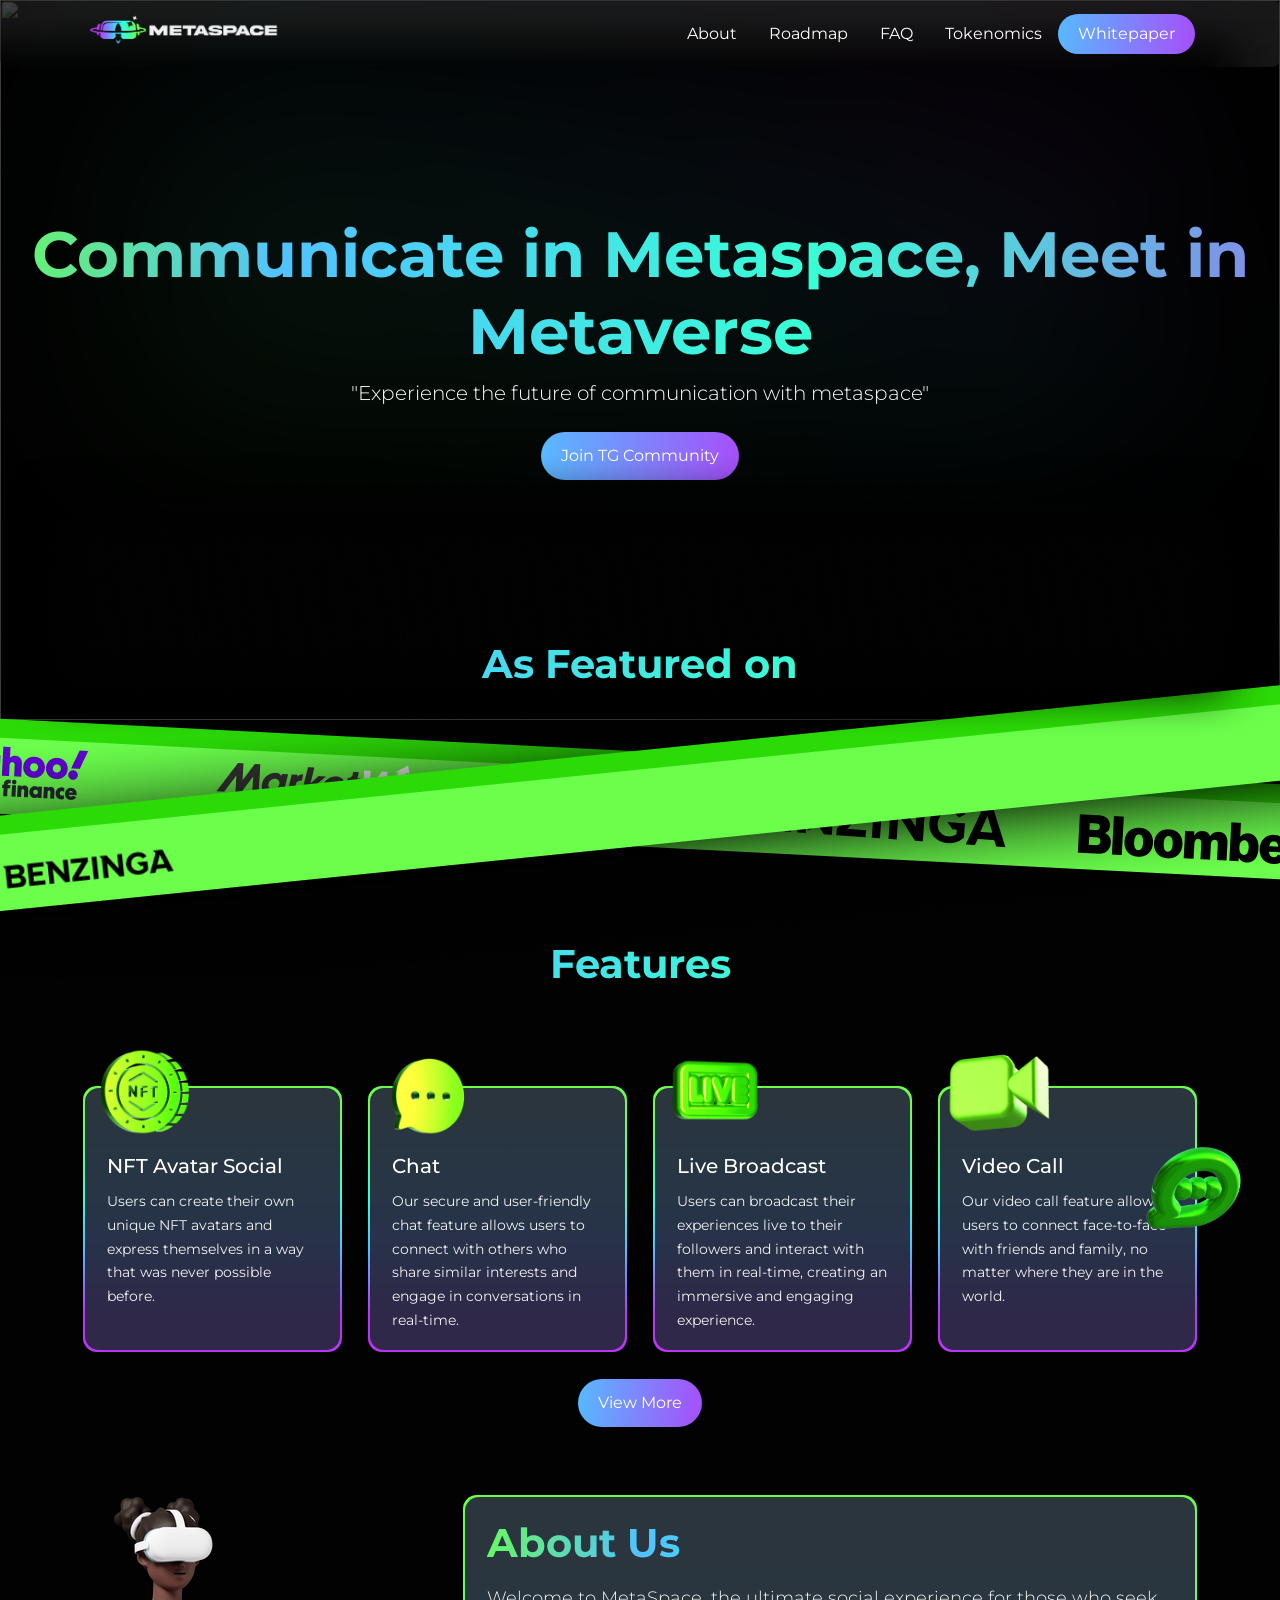
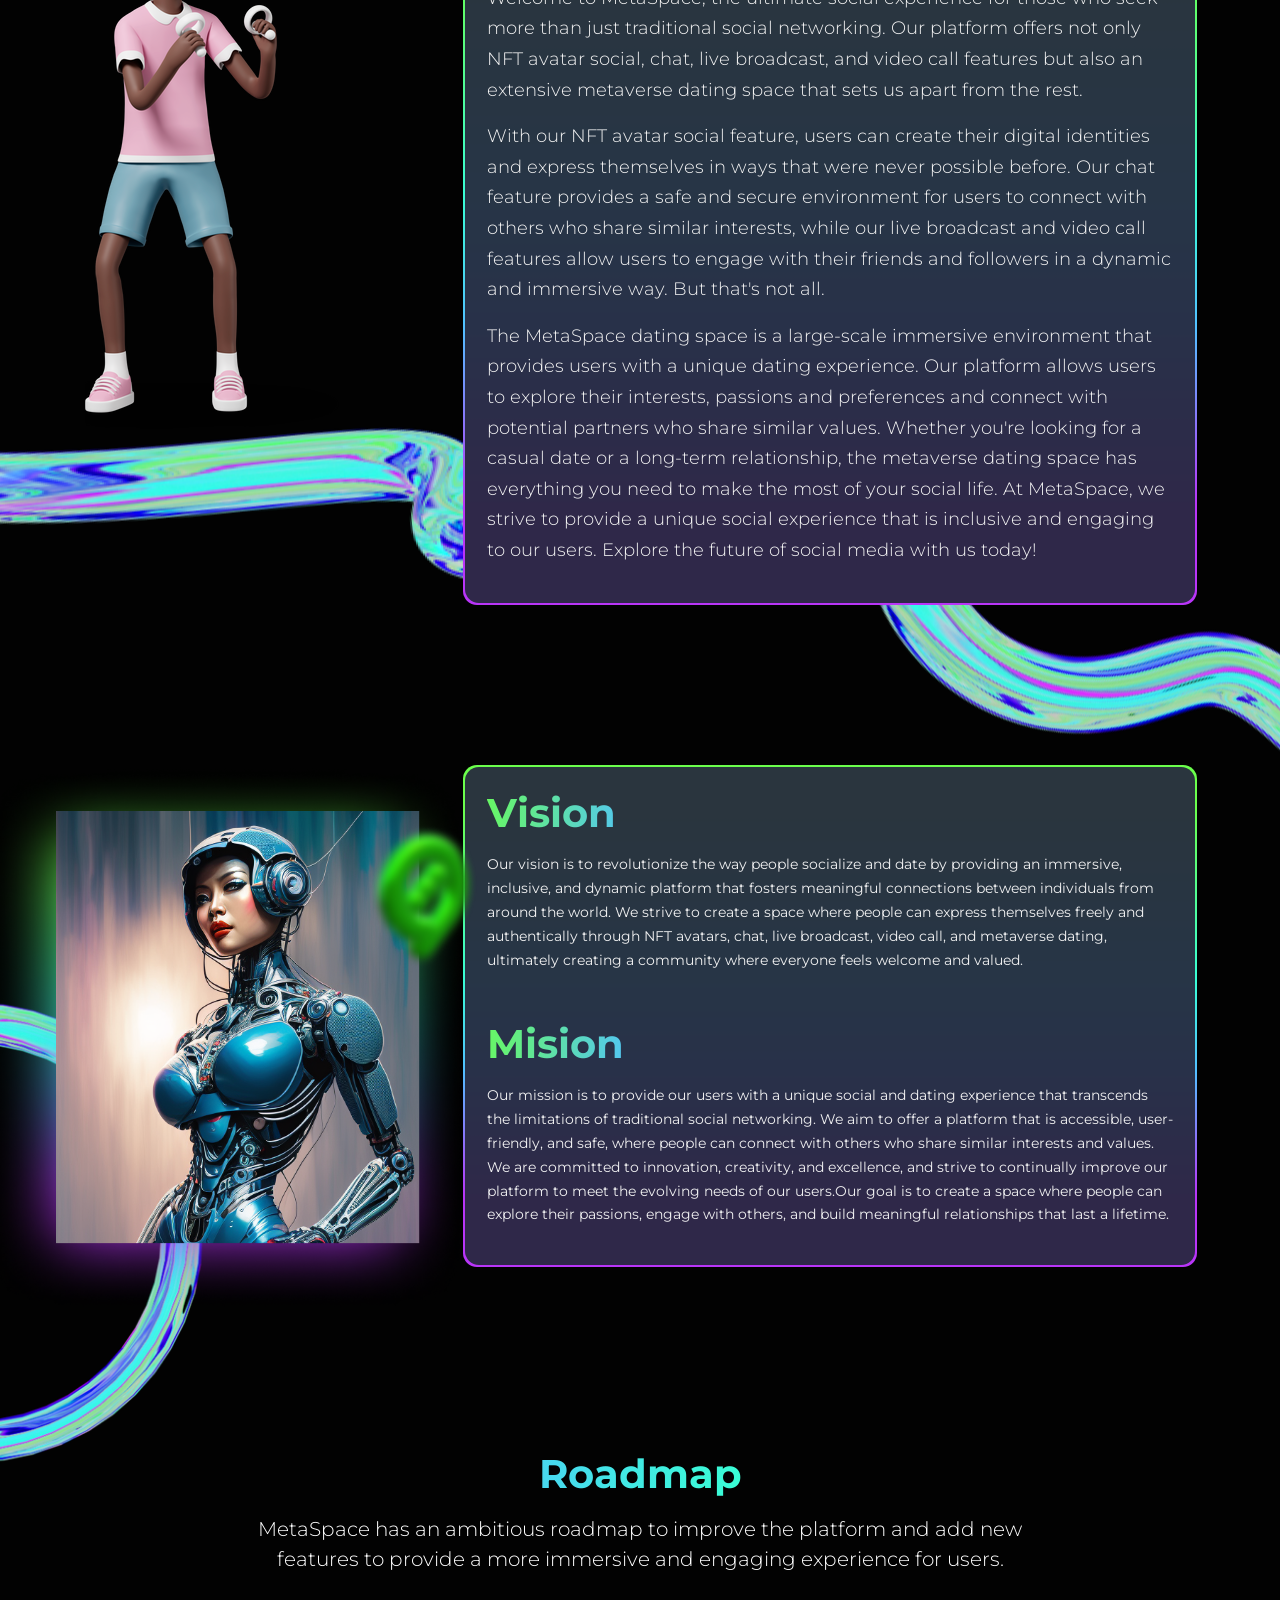
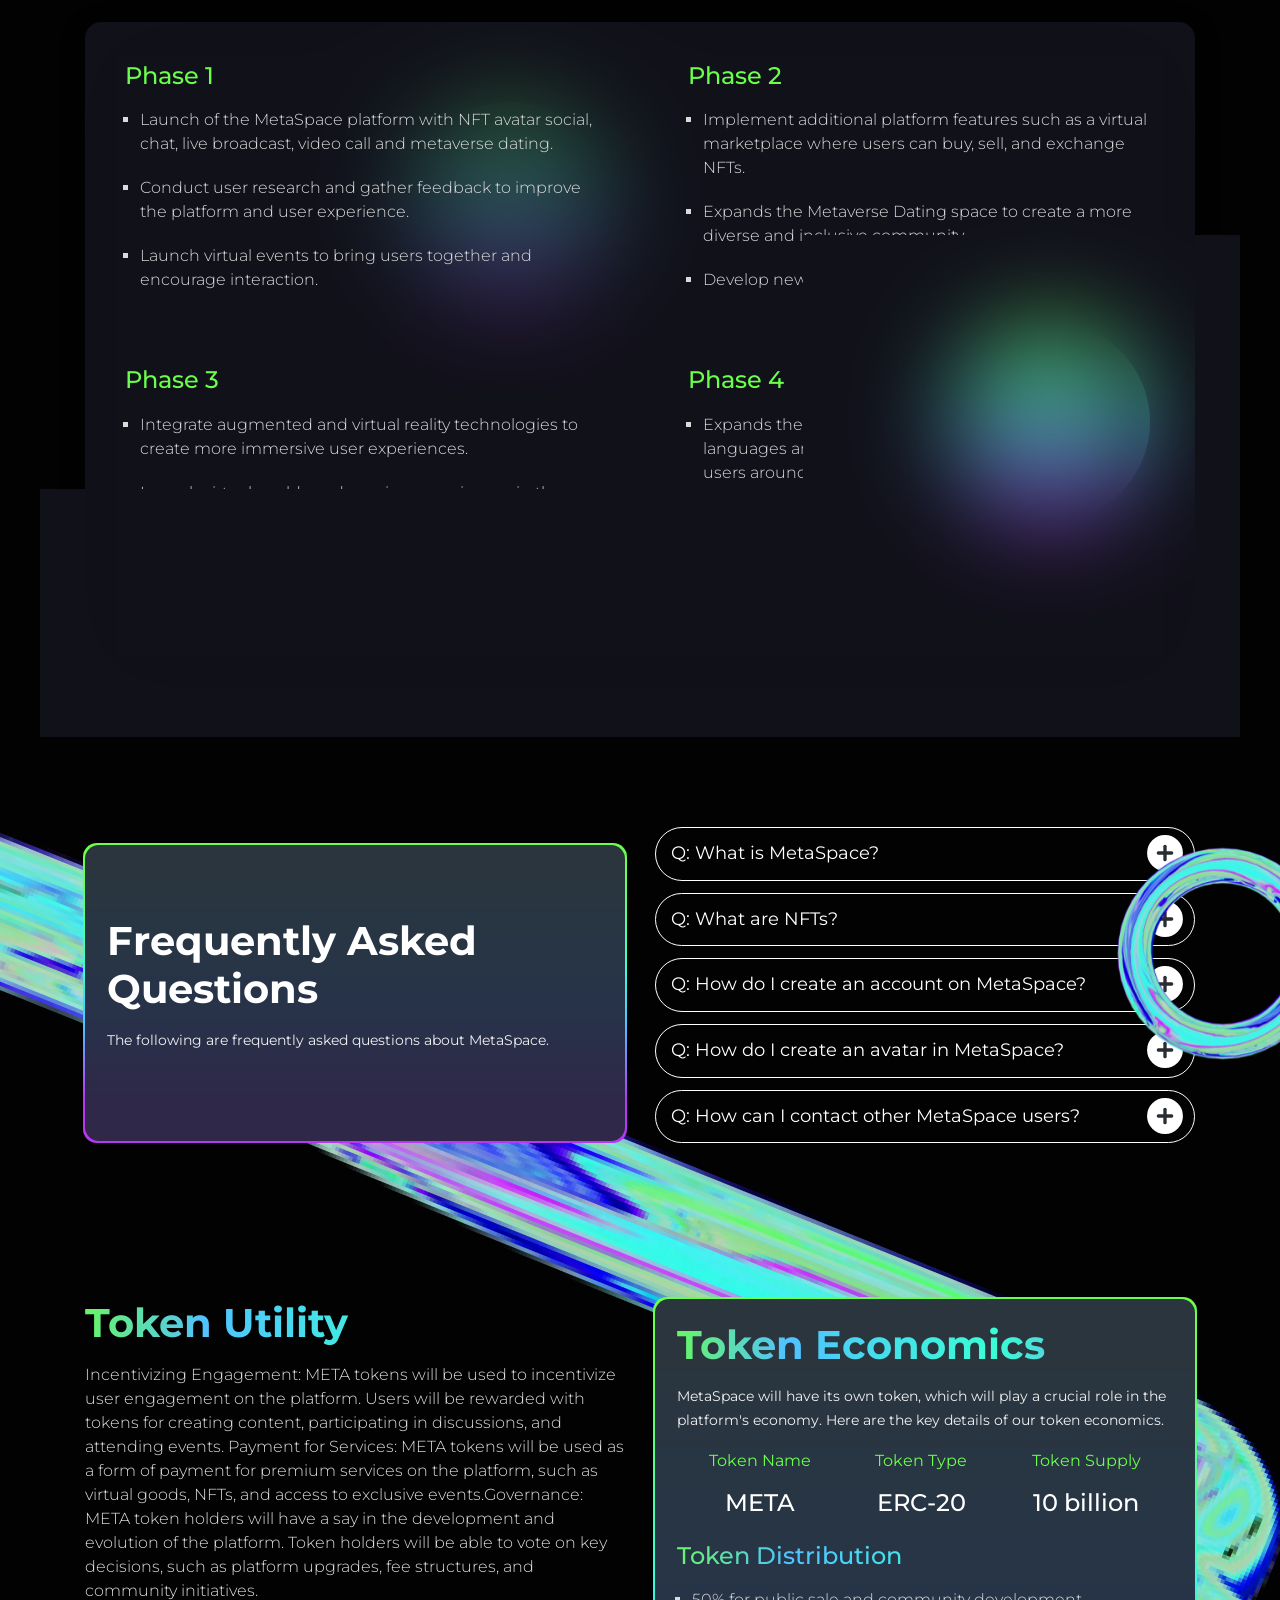
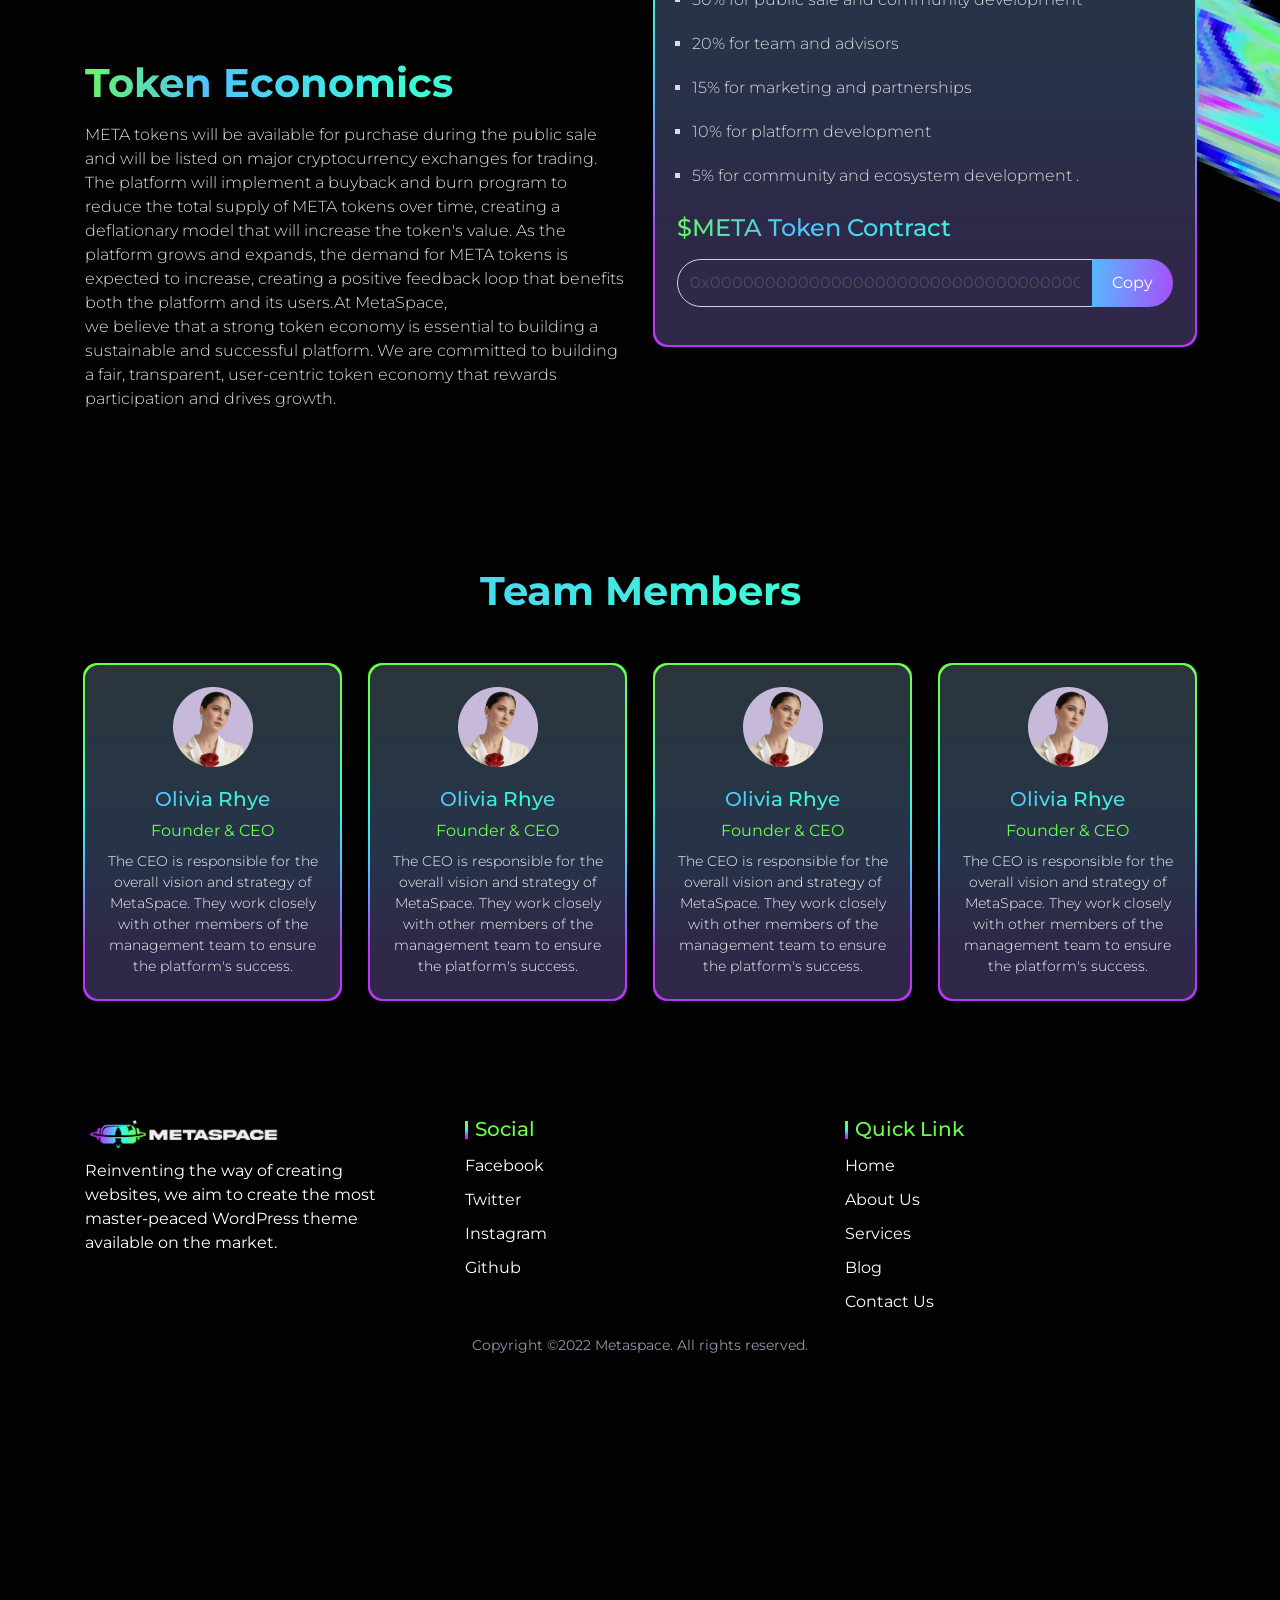
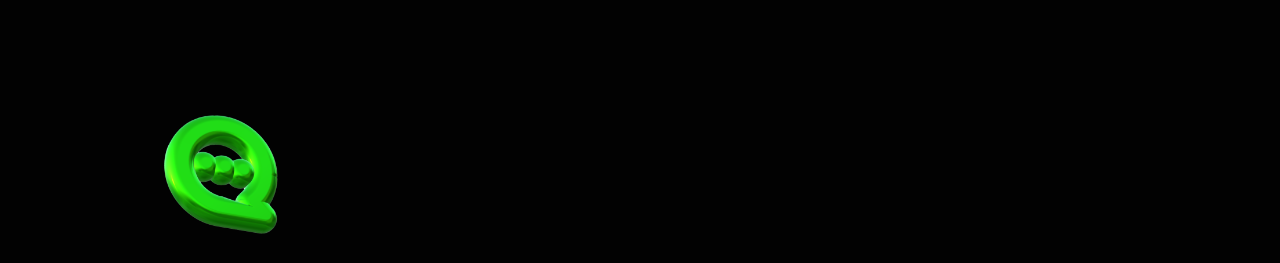
==== index.html @ 13a83b30 "added" ====
<!DOCTYPE html>
<html lang="en">
<head>
  <meta charset="UTF-8">
  <meta name="viewport" content="width=device-width, initial-scale=1.0">
  <title>MetaSpacer</title>
  <link rel="stylesheet" href="./css/bootstrap.min.css" crossorigin="anonymous">
  <link rel="stylesheet" href="./css/swiper.css">
  <link rel="stylesheet" href="./css/style.css">
</head>
<body>



  <main role="main">
   
    <section class=" hero-section">
      <div class="hero-overlay">
        
        <header class="header-theme">
            <nav class="navbar navbar-expand-lg navbar-dark fixed">
                <div class="container">
                    <a class="navbar-brand" href="./index.html">
                        <img style="width: 205px;" src="./img/mt1.png" alt="">
                    </a>
                    <button class="navbar-toggler" type="button" data-toggle="collapse" data-target="#navbarNav" aria-controls="navbarNav" aria-expanded="false" aria-label="Toggle navigation">
                      <span class="navbar-toggler-icon"></span>
                    </button>
                    <div class="collapse navbar-collapse" id="navbarNav">
                        <ul class="navbar-nav ml-auto">
                          <li class="nav-item active">
                            <a class="nav-link page" href="#about">About</a>
                          </li>
                          <li class="nav-item">
                            <a class="nav-link page" href="#roadmap">Roadmap</a>
                          </li>
                          <li class="nav-item">
                            <a class="nav-link page" href="#faq">FAQ</a>
                          </li>
                          <li class="nav-item">
                            <a class="nav-link page" href="#tokenomics">Tokenomics</a>
                          </li>
                          
                        </ul>
                        <form class="form-inline my-2 my-lg-0">
                            <button class="btn btn-primary my-2 py-2 my-sm-0 btn-theme" type="submit">Whitepaper</button>
                          </form>
                      </div>
                </div>
             
           
            </nav>
          </header>
          <div class="the-content">
            <h1 class="jumbotron-heading">Communicate in Metaspace, Meet in Metaverse</h1>
            <p class="lead">"Experience the future of communication with metaspace"</p>
            <p>
              <a href="#" class="btn btn-primary btn-theme my-2">Join TG Community</a>
            </p>
          </div>
      
      </div>
      <img class="hero-bg" src="./img/ezgif-2-75b8244db1.gif" alt="">
    </section>
<section class="por" style="margin-top: -130px; z-index: 1;">
    <img src="./img/fade.png"  style="position: absolute;
    width: 100%;
    margin: auto;
    top: -140px;" alt="">
    <section class="asfo">
        <h2 class="title text-gradient" style="position: relative;
        z-index: 1;">As Featured on</h2>
        <section class="">
            <div class="swiper-container swiper-loop" dir="ltr">
                <div class="swiper-wrapper">
                    <div class="swiper-slide">
                        <img src="./img/Benzinga logo.png" alt="">
                    </div>
                    <div class="swiper-slide">
                        <img src="./img/bloomberg logo.png" alt="">
                    </div>
                    <div class="swiper-slide">
                        <img src="./img/Marketwatch logo.png" alt="">
                    </div>
                    <div class="swiper-slide">
                        <img src="./img/nasdaq.png" alt="">
                    </div>
                    <div class="swiper-slide">
                        <img src="./img/Yahoo! logo.png" alt="">
                    </div>
                </div>
                <!-- Add Pagination -->
                <div class="swiper-pagination"></div>
            </div>
          
        </section>

    </section>
</section>
  
    <section class="f-section">
        <h2 class="title text-gradient">Features</h2>
       <div class="container fco" >
            <div class="row">
                <div class="col-md-3">
                    <div class="card card-f mb-4 shadow-sm g-box">
                        <img src="./img/NFT.png" alt="">
                        <div class="card-body">
                        <h5 class="card-title">NFT Avatar Social</h5>
                        <p class="card-text">Users can create their own unique NFT avatars and express themselves in a way that was never possible before.</p>
                        </div>
                </div>
                  
                  </div>
              
                  <div class="col-md-3 fmore">
                    <div class="card card-f mb-4 shadow-sm g-box">
                        <img src="./img/Chat.png" alt="">
                      <div class="card-body">
                        <h5 class="card-title">Chat</h5>
                        <p class="card-text">
                            Our secure and user-friendly chat feature allows users to connect with others who share similar interests and engage in conversations in real-time. 
                        </p>
                      </div>
                    </div>
                   
                  </div>
                  <div class="col-md-3">
                    <div class="card card-f mb-4 shadow-sm g-box">
                        <img src="./img/Live.png" alt="">
                      <div class="card-body">
                        <h5 class="card-title">Live Broadcast</h5>
                        <p class="card-text">
                            Users can broadcast their experiences live to their followers and interact with them in real-time, creating an immersive and engaging experience. 
                        </p>
                      </div>
                    </div>
                  </div>
                  <div class="col-md-3">
                    <div class="card card-f mb-4 shadow-sm g-box">
                        <img src="./img/Video Call.png" alt="">
                        <div class="card-body">
                        <h5 class="card-title">Video Call</h5>
                        <p class="card-text">
                            Our video call feature allows users to connect face-to-face with friends and family, no matter where they are in the world.
                        </p>
                        </div>
                </div>
                  
                  </div>
            </div>
            <section class="features-full">
            <div class="row">
               
                  <div class="col-md-3">
                    <div class="card card-f mb-4 shadow-sm g-box">
                        <img src="./img/Meta Dating.png" alt="">
                      <div class="card-body">
                        <h5 class="card-title">Metaverse Dating</h5>
                        <p class="card-text">
                            Our large and immersive metaverse dating space provides users with a unique dating experience where they can connect with potential partners who share similar interests and values. 
                        </p>
                      </div>
                    </div>
                  </div>
                  <div class="col-md-3">
                    <div class="card card-f mb-4 shadow-sm g-box" >
                        <img src="./img/Virtual Event.png" alt="">
                      <div class="card-body">
                        <h5 class="card-title">Virtual Events</h5>
                        <p class="card-text">
                            MetaSpace hosts virtual events that bring users together to share their experiences, learn from each other, and engage in fun and exciting activities. 
                        </p>
                      </div>
                    </div>
                
                  </div>
                  <div class="col-md-3">
                    <div class="card card-f mb-4 shadow-sm g-box">
                        <img src="./img/Marketplace.png" alt="">
                      <div class="card-body">
                        <h5 class="card-title">Marketplace</h5>
                        <p class="card-text">
                            Our marketplace allows users to buy, sell, and trade NFTs, giving them the opportunity to monetize their creativity and talent. 
                        </p>
                      </div>
                    </div>
                  </div>
                  <div class="col-md-3">
                    <div class="card card-f mb-4 shadow-sm g-box">
                        <img src="./img/Privacy & Security.png" alt="">
                      <div class="card-body">
                        <h5 class="card-title">Privacy and Security</h5>
                        <p class="card-text">
                           
MetaSpace takes privacy and security very seriously, and our platform is designed to keep user data safe and secure at all times. 

                        </p>
                      </div>
                    </div>
                  </div>
            </div>
        </section>
        <p class="text-center mb-0">
            <button class="btn btn-primary btn-theme vMore">View More</button>
        </p>
        </div>
    </section>
    <section class="about-section spacer" id="about">
            <div class="container">
                <div class="row">
                    <div class="col-md-4">
                        <img src="./img/boy.png" class="img-responsive boy" alt="">
                    </div>
                <div class="col-md-8" style="position: relative; z-index: 2;">
                    <img class="c3 rellax" src="./img/chat 3.png" alt="">
                    <div class="card card-f mb-4 shadow-sm g-box">
                      <div class="card-body">
                            <h2 class="title text-gradient text-left mb-3">About Us</h2>
                        <div class="card-text">
                            <p>
                                Welcome to MetaSpace, the ultimate social experience for those who seek more than just traditional social networking. Our platform offers not only NFT avatar social, chat, live broadcast, and video call features but also an extensive metaverse dating space that sets us apart from the rest.
                            </p>
                          <p>
                            With our NFT avatar social feature, users can create their digital identities and express themselves in ways that were never possible before. Our chat feature provides a safe and secure environment for users to connect with others who share similar interests, while our live broadcast and video call features allow users to engage with their friends and followers in a dynamic and immersive way. But that's not all. <br>
                          </p>
                          <p>
The MetaSpace dating space is a large-scale immersive environment that provides users with a unique dating experience. Our platform allows users to explore their interests, passions and preferences and connect with potential partners who share similar values. Whether you're looking for a casual date or a long-term relationship, the metaverse dating space has everything you need to make the most of your social life. At MetaSpace, we strive to provide a unique social experience that is inclusive and engaging to our users. Explore the future of social media with us today!
                          </p>


                        </div>
                      </div>
                    </div>
                  </div>
               
            </div>
        </div>
    </section>
    <section class="visioin-section spacer">
        <div class="container">
            <div class="row">
                <div class="col-md-4">
                    <img src="./img/alita.png" class="img-responsive alita" alt="">
                </div>
            <div class="col-md-8" style="position: relative; z-index: 2;">
                <div class="card card-f mb-4 shadow-sm g-box">
                  <div class="card-body">
                      <div>
                        <h2 class="title text-gradient text-left mb-3">Vision</h2>
                        <div class="card-text">
                            <p>
                                Our vision is to revolutionize the way people socialize and date by providing an immersive, inclusive, and dynamic platform that fosters meaningful connections between individuals from around the world. We strive to create a space where people can express themselves freely and authentically through NFT avatars, chat, live broadcast, video call, and metaverse dating, ultimately creating a community where everyone feels welcome and valued.
                            </p>
                        
                      </div>
                    </div>

                    <div class="mt-5">
                        <h2 class="title text-gradient text-left mb-3">Mision</h2>
                        <div class="card-text">
                            <p>
                                Our mission is to provide our users with a unique social and dating experience that transcends the limitations of traditional social networking. We aim to offer a platform that is accessible, user-friendly, and safe, where people can connect with others who share similar interests and values. We are committed to innovation, creativity, and excellence, and strive to continually improve our platform to meet the evolving needs of our users.Our goal is to create a space where people can explore their passions, engage with others, and build meaningful relationships that last a lifetime.
                            </p>
                        
                      </div>
                    </div>

                  </div>
                </div>
              </div>
           
        </div>
    </div>
</section>
<section class="roadmap-section spacer por" id="roadmap">
    <img src="./img/b-circle.png" class="b-circle rellax" data-rellax-speed="-2" alt="">
    <div class="container">
        <div class="title-box mb-5">
            <h2 class="title text-gradient mb-3">Roadmap</h2>
            <p class="lead">
                MetaSpace has an ambitious roadmap to improve the platform and add new features to provide a more immersive and engaging experience for users.
            </p>
        </div>
       

        <div class="row">
        <div class="col-md-12" style="position: relative; z-index: 2;">
            <img src="./img/csmall.png" class="rellax" style="position: absolute;
            right: -148px;
            top: 120%;
            width: 270px;" data-rellax-speed="3" alt="">
           
            <div class="gv">
                <div class="card-map">
                    <div class="row">
                        <div class="col-md-6 pr-5">
                          <h2 class="heading">Phase 1</h2>
                          <div class="card-text">
                              <ul class="list">
                                  <li>Launch of the MetaSpace platform with NFT avatar social, chat, live broadcast, video call and metaverse dating.</li>
                                  <li>
                                      Conduct user research and gather feedback to improve the platform and user experience.
                                  </li>
                                  <li>
                                      Launch virtual events to bring users together and encourage interaction.
                                  </li>
                              </ul>
                        </div>
                        </div>
                        <div class="col-md-6 pl-5">
                          <h2 class="heading">Phase 2</h2>
                          <div class="card-text">
                              <ul class="list">
                                  <li>
                                    Implement additional platform features such as a virtual marketplace where users can buy, sell, and exchange NFTs.
                                  </li>
                                  <li>
                                    Expands the Metaverse Dating space to create a more diverse and inclusive community. 
                                  </li>
                                  <li>
                                    Develop new tools to improve user privacy and security. 
                                  </li>
                              </ul>
                        </div>
                        </div>
                        
                    </div>
                    <div class="row mt-5">
                        <div class="col-md-6 pr-5">
                          <h2 class="heading">Phase 3</h2>
                          <div class="card-text">
                              <ul class="list">
                                  <li>
                                    Integrate augmented and virtual reality technologies to create more immersive user experiences. 
                                  </li>
                                  <li>
                                    Launch virtual worlds and gaming experiences in the metaverse, giving users more entertainment options.
                                  </li>
                                  <li>
                                    Implement a new revenue sharing model to allow users to monetize their creativity and talents. 
                                  </li>
                              </ul>
                        </div>
                        </div>
                        <div class="col-md-6 pl-5">
                          <h2 class="heading">Phase 4</h2>
                          <div class="card-text">
                              <ul class="list">
                                  <li>
                                    Expands the platform by supporting additional languages ​​and cultures, making it more accessible to users around the world.
                                    </li>
                                  <li>
                                    Works with other companies and organizations to bring new experiences and opportunities to users. 
                                  </li>
                                  <li>
                                    Continuously improve the platform based on user feedback and technological advances. 

                                  </li>
                              </ul>
                        </div>
                        </div>
                        
                    </div>
                 
                </div>
               <div class="g-art" style="top: 80px;
               left: 339px;
               opacity: .5;"></div>
                 <div class="g-art" style="top: 300px;
                 right: 60px;"></div>
            </div>
         
          </div>
       
    </div>
</div>
</section>
<section class="faq-section spacer por" id="faq">
    <img class="big-pipe" src="./img/big-pipe.png" alt="">
    <div class="container">
        <div class="row align-items-center">
        <div class="col-md-6" style="position: relative; z-index: 2;">
            <div class="card card-f shadow-sm g-box">
              <div class="card-body spacer">
                    <h2 class="title tex-white text-left mb-3">Frequently 
                        Asked Questions</h2>
                    <div class="card-text">
                        <p>
                            The following are frequently asked questions about MetaSpace.
                        </p>
                  </div>
             
              </div>
            </div>
          </div>
          <div class="col-md-6">
            
            <ul class="faq-list">
                <li>
                    <h4 class="faq-heading">Q: What is MetaSpace?</h4>
                    <p class="read faq-text">
                        A: MetaSpace is a social platform that combines NFT avatars, chatting, live streams, video calls and metaverse dating. It allows users to communicate, create and share content with others in a virtual world.
                    </p>
                </li>
                <li>
                    <h4 class="faq-heading">Q: What are NFTs?</h4>
                    <p class="read faq-text">
                        A: NFT stands for non-fungible tokens. It is unique and valuable as a unique digital asset verified on the blockchain. 
                    </p>
                </li>
                <li>
                    <h4 class="faq-heading">Q: How do I create an account on MetaSpace?</h4>
                    <p class="read faq-text">
                        A: You can create a MetaSpace account by visiting our website and completing the registration process.You will need to provide basic information such as your name and email address. 
                    </p>
                </li>
                <li>
                    <h4 class="faq-heading">
                        Q: How do I create an avatar in MetaSpace? 
                    </h4>
                    <p class="read faq-text">
                        A: You can create avatars in MetaSpace using the avatar tool. This allows you to customize your avatar's appearance, clothing and accessories. 
                    </p>
                </li>
                <li>
                    <h4 class="faq-heading">
                        Q: How can I contact other MetaSpace users?
                    </h4>
                    <p class="read faq-text">
                        A: You can communicate with other MetaSpace users by sending friend requests, joining groups, and participating in events. You can also communicate with other users through our messaging system. 

                    </p>
                </li>
              
            </ul>
           
            
        </div>
    </div>
</div>
</section>

<section class="visioin-section spacer" id="tokenomics">
    <div class="container">
        <div class="row">
            <div class="col-md-6">
                <div>
                    <h2 class="title text-gradient text-left mb-3">Token Utility</h2>
                    <div class="card-text">
                        <p class="text">
                            Incentivizing Engagement: META tokens will be used to incentivize user engagement on the platform. Users will be rewarded with tokens for creating content, participating in discussions, and attending events. Payment for Services: META tokens will be used as a form of payment for premium services on the platform, such as virtual goods, NFTs, and access to exclusive events.Governance: META token holders will have a say in the development and evolution of the platform. Token holders will be able to vote on key decisions, such as platform upgrades, fee structures, and community initiatives.
                        </p>
                  </div>
                </div>
                <div class="mt-5 pt-2">
                    <h2 class="title text-gradient text-left mb-3">Token Economics</h2>
                    <div class="card-text">
                        <p class="text">
                            META tokens will be available for purchase during the public sale and will be listed on major cryptocurrency exchanges for trading. The platform will implement a buyback and burn program to reduce the total supply of META tokens over time, creating a deflationary model that will increase the token's value. As the platform grows and expands, the demand for META tokens is expected to increase, creating a positive feedback loop that benefits both the platform and its users.At MetaSpace,
                            <br>
                            we believe that a strong token economy is essential to building a sustainable and successful platform. We are committed to building a fair, transparent, user-centric token economy that rewards participation and drives growth.
                        </p>
                  </div>
                </div>
               
            </div>
        <div class="col-md-6" style="position: relative; z-index: 2;">
            <div class="card card-f mb-4 shadow-sm g-box">
              <div class="card-body">
                  <div>
                    <h2 class="title text-gradient text-left mb-3">Token Economics</h2>
                    <div class="card-text">
                        <p>
                            MetaSpace will have its own token, which will play a crucial role in the platform's economy. Here are the key details of our token economics.
                        </p>
                    
                  </div>
                </div>
                <ul class="token-list">
                    <li>
                        <p>Token Name</p>
                        <h4>META</h4>
                    </li>
                    <li>
                        <p>Token Type</p>
                        <h4>ERC-20</h4>
                    </li>
                    <li>
                        <p>Token Supply</p>
                        <h4>10 billion</h4>
                    </li>
                </ul>
                <h2 class="heading text-gradient">Token Distribution</h2>
                <ul class="list">
                    <li>50% for public sale and community development</li>
                    <li>20% for team and advisors</li>
                    <li>15% for marketing and partnerships</li>
                    <li>10% for platform development</li>
                    <li>5% for community and ecosystem development .</li>
                </ul>
                <h2 class="heading text-gradient my-3">$META Token Contract</h2>
                <div class="input-group mb-3">
                    <input id="copyText1" type="text" class="form-control token-input" value="0x000000000000000000000000000000000000dEaD">
                    <div class="input-group-append">
                        <button class="btn btn-primary  btn-theme" type="submit" onclick="copy();">Copy</button>
                    </div>
                  </div>

              </div>
            </div>
          </div>
       
    </div>
</div>
</section>

<section class="team-section spacer por">
    <img class="c1 rellax" data-rellax-speed="2"  src="./img/chat 1.png" alt="">
    <h2 class="title text-gradient">Team Members</h2>
        <div class="container">
            <div class="row">
            <div class="col-md-3">
                <div class="card mb-4 shadow-sm g-box">
                    <img class="team-img" src="./img/Avatar.png" alt="">
                    <div class="card-body">
                    <h5 class="card-title text-gradient mb-2">Olivia Rhye</h5>
                    <p class="position mb-2">Founder & CEO</p>
                    <p class="card-text">The CEO is responsible for the overall vision and strategy of MetaSpace. They work closely with other members of the management team to ensure the platform's success.</p>
                    </div>
                </div>
              </div>
              <div class="col-md-3">
                <div class="card mb-4 shadow-sm g-box">
                    <img class="team-img" src="./img/Avatar.png" alt="">
                    <div class="card-body">
                    <h5 class="card-title text-gradient mb-2">Olivia Rhye</h5>
                    <p class="position mb-2">Founder & CEO</p>
                    <p class="card-text">The CEO is responsible for the overall vision and strategy of MetaSpace. They work closely with other members of the management team to ensure the platform's success.</p>
                    </div>
                </div>
              </div>
              <div class="col-md-3">
                <div class="card mb-4 shadow-sm g-box">
                    <img class="team-img" src="./img/Avatar.png" alt="">
                    <div class="card-body">
                    <h5 class="card-title text-gradient mb-2">Olivia Rhye</h5>
                    <p class="position mb-2">Founder & CEO</p>
                    <p class="card-text">The CEO is responsible for the overall vision and strategy of MetaSpace. They work closely with other members of the management team to ensure the platform's success.</p>
                    </div>
                </div>
              </div>
              <div class="col-md-3">
                <div class="card mb-4 shadow-sm g-box">
                    <img class="team-img" src="./img/Avatar.png" alt="">
                    <div class="card-body">
                    <h5 class="card-title text-gradient mb-2">Olivia Rhye</h5>
                    <p class="position mb-2">Founder & CEO</p>
                    <p class="card-text">The CEO is responsible for the overall vision and strategy of MetaSpace. They work closely with other members of the management team to ensure the platform's success.</p>
                    </div>
                </div>
              </div>
            
        </div>
    </div>
</section>
  </main>

  <footer class="text-white py-4">
    <div class="container">
      <div class="row">
        <div class="col-md-4 pr-5">
            <img style="width: 205px;" src="./img/mt1.png" alt="">
          <p>
            Reinventing the way of creating websites, we aim to create the most master-peaced WordPress theme available on the market.
          </p>
        </div>
        <div class="col-md-4">
          <h5 class="line-title">Social</h5>
          <ul class="list-unstyled">
            <li><a href="">Facebook</a></li>
            <li><a href="">Twitter</a></li>
            <li><a href="">Instagram</a></li>
            <li><a href="">Github</a></li>
          </ul>
        </div>
        <div class="col-md-4">
          <h5 class="line-title">Quick Link</h5>
          <ul class="list-unstyled">
            <li><a href="#">Home</a></li>
            <li><a href="#">About Us</a></li>
            <li><a href="#">Services</a></li>
            <li><a href="#">Blog</a></li>
            <li><a href="#">Contact Us</a></li>
          </ul>
        </div>
      </div>
      <p class="copyright text-center mb-0">Copyright ©2022 Metaspace. All rights reserved.</p>
    </div>
  </footer>

  <script src="https://cdnjs.cloudflare.com/ajax/libs/jquery/3.6.0/jquery.min.js" crossorigin="anonymous"></script>
  <script src="https://cdn.jsdelivr.net/npm/@popperjs/core@2.9.2/dist/umd/popper-base.min.js"></script>
  <script src="https://stackpath.bootstrapcdn.com/bootstrap/4.5.0/js/bootstrap.min.js" crossorigin="anonymous"></script>
  <script src="https://cdn.jsdelivr.net/gh/dixonandmoe/rellax@master/rellax.min.js"></script>
  <script src="./js/swiper.js"></script>
  <script src="./js/controller.js"></script>
  <script>

  </script>
</body>
</html>
---- css/style.css ----
@import url('https://fonts.googleapis.com/css2?family=Montserrat:wght@300;400;600;700&display=swap');
::root {
    --dark-blue: #26283D;
    --green: #6BFF4C;
}
body {
    background: #020202;
    font-family: 'Montserrat', sans-serif;
}
.hero-section {
    width: 100%;
    height: 80vh;
    position: relative;
}
.f-section {
    margin-top: -150px;
}
.asfo {
    /* position: relative; */
}
.hero-overlay {
    width: 100%;
    height: 100%;
    position: absolute;
    top: 0;
    left: 0;
    background: rgb(0 0 0 / 69%);
    z-index: 1;
   
}
.the-content {
    display: flex;
    flex-direction: column;
    justify-content: center;
    align-items: center;
    color: #fff;
    height: 100%;
}
.hero-bg {
    width: 100%;
    height: 100%;
    position: absolute;
    top: 0;
    left: 0;
}
.text-gradient {
    background: linear-gradient(94.5deg, #6BFF4C -3.33%, #51C2FF 22.49%, #39FED5 63.07%, #B935F8 125.78%);
    -webkit-background-clip: text;
    -webkit-text-fill-color: transparent;
    background-clip: text;
    text-fill-color: transparent;
}
.jumbotron-heading {
    font-family: 'Montserrat';
font-style: normal;
font-weight: 700;
font-size: 64px;
line-height: 120%;

text-align: center;

background: linear-gradient(94.5deg, #6BFF4C -3.33%, #51C2FF 22.49%, #39FED5 63.07%, #B935F8 125.78%);
-webkit-background-clip: text;
-webkit-text-fill-color: transparent;
background-clip: text;
text-fill-color: transparent;
}
.btn-theme {
    background: linear-gradient(274.25deg, #B935F8 -23.66%, #51C2FF 107.85%);
border-radius: 50px;
border-radius: 40px;
padding: 12px 20px;
border:none;
}
.header-theme .navbar-dark {
    background: rgba(2, 2, 2, 0.1);
box-shadow: inset 43.6px -43.6px 43.6px rgba(2, 2, 2, 0.1), inset -43.6px 43.6px 43.6px rgba(255, 255, 255, 0.1);
backdrop-filter: blur(43.6px);
border-radius: 8px;
}
.navbar-expand-lg .navbar-nav .nav-link {
    padding-right: 1rem;
    padding-left: 1rem;
    color: #fff;
}

.asfo {
    background: url(../img/asfo.png);
    width: 100%;
    height: 500px;
    background-position-x: center;
    background-position-y: 50px;
    background-color: #ff000000;
    left: 0;
    /* top: 270px; */
    bottom: -300px;
    z-index: 1;
    background-repeat: no-repeat;
    padding-top: 50px;
  
}
.swiper-loop .swiper-slide img {
    width: 170px;
}
.swiper-loop {
    transform: rotate(-6deg);
    margin-top: 90px;
}
.swiper-loop .swiper-wrapper {
    display: flex;
    align-items: center;
}
.title {

font-family: 'Montserrat';
font-style: normal;
font-weight: 700;
font-size: 40px;
line-height: 120%;
text-align: center;
margin-bottom: 50px;
}
.card-f {
    background:#26283D;
    border-color: var(--green);
    color: #fff;
   
}
.fco .card-f {
    height: 90%;
}
.card-f .card-text {
    font-size: 14px;
    line-height: 1.7;
    color: #f7f7f7f7;
}
.spacer {
    padding-top: 70px;
    padding-bottom: 70px;
}
.card-f > img {
    width: 115px;
    margin-top: -56px;
}
.f-section .card-title {
    margin-top: -15px;
}

.glass {
    background: rgba(2, 2, 2, 0.1);
box-shadow: inset 43.6px -43.6px 43.6px rgba(2, 2, 2, 0.1), inset -43.6px 43.6px 43.6px rgba(255, 255, 255, 0.1);
backdrop-filter: blur(48.6px);
/* Note: backdrop-filter has minimal browser support */

border-radius: 8px;
}
.about-section {
    position: relative;
}
.about-section::before {
    content: "";
    background: url(../img/3d-pipe.png);
    width: 100%;
    height: 500px;
    background-position-x: center;
    background-position-y: center;
    background-color: #ff000000;
    position: absolute;
    left: 0;
    bottom: -175px;
}
.about-section .card p {
    font-size: 18px;
        font-weight: 300;
    color: #f3f3f3;
      
}
.text {
    color: #dfdfdf;
    font-size: 16px;
    font-weight: 300;
}
.g-box {
  background: #26283def;
    position: relative;
    border: solid 2px transparent;
    border-radius: 14px;
    

  }
  .g-box:before {
    content: "";
    position: absolute;
    top: 0;
    right: 0;
    bottom: 0;
    left: 0;
    z-index: -1;
    margin: -4px;
    /* !importanté */
    border-radius: inherit;
    /* !importanté */
    background: linear-gradient(180deg, #6BFF4C 8.43%, #39FED5 42.36%, #51C2FF 60.4%, #B935F8 85.88%);
  }

  
  .module-border-wrap {
   max-width: 250px;
  padding: 1rem;
  color: white;
  border-width: 3px;
  border-style: solid;
  border-image: linear-gradient(to bottom, red, rgba(0, 0, 0, 0)) 1 100%;
  }
  .fco {
    padding-top: 0;
}

  .module {
    background: #222;
    color: white;
    padding: 2rem;
  }
  .alita {
    width: 540px;
    margin-left: -100px;
    position: relative;
    z-index: 100;
  }
  .card-map {
 background: #26283d6b;
border-radius: 16px;
box-shadow: 0 4px 30px rgba(0, 0, 0, 0.1);
/* background: #ffffff0a; */
        border-radius: 16px;
        box-shadow: 0 4px 30px rgb(0 0 0 / 10%);
        backdrop-filter: blur(50px);

-webkit-backdrop-filter:blur(50px);
padding: 40px;
  }
  .card-map:before {
      content: "";
    width: 100%;
    height: 100%;
  }
  .por {
      position: relative;
  }
 
  .g-art {
    --size: 200px;
    width: var(--size);
    height: var(--size);
    border-radius: 50%;
    background: linear-gradient(180deg, #6BFF4C 8.43%, #39FED5 42.36%, #51C2FF 60.4%, #B935F8 85.88%);
    position: absolute;
    z-index: -1;
  }
 
  .title-box {
      color: #fff;
      text-align: center;
      margin-right: auto;
      margin-left: auto;
      width: 70%;
  }
  .heading {
      color: #6BFF4C;
      font-size: 24px;
  }
  .list {
      padding-left: 0;
      list-style: square;
      padding-left: 15px;
  }
  .list li {
    color: #dbdbdb;
        font-weight: 300;
        padding: 10px 0;
  }
  .token-list {
      list-style: none;
      padding: 0;
      display: flex;
      color: #fff;
      justify-content: space-around;
        text-align: center;
  }
  .token-list p {
      color: #6BFF4C;
  }
  .token-input {
    background: none;
    border-top-left-radius: 30px;
    border-bottom-left-radius: 30px;
  }
  .position {
    color: #6BFF4C;

  }
  .team-img {
    width: 80px;
    margin: auto;
    margin-top: 20px;
  }
  .team-section .card {
      text-align: center;
  }
  .team-section .card-text {
    color: #f6f6f6;
    font-weight: 300;
    font-size: 14px;
  }
  .list-unstyled li{
    padding-top: 5px;
    padding-bottom: 5px;
  }
  .list-unstyled li a {
      color: #fff;
  }
  .line-title {
      position: relative;
      margin-left: 10px;
      color: #6BFF4C;
  }
  .line-title:before {
    content: "";
    width: 3px;
    height: 18px;
    left: -10px;
    top: 4px;
    background: linear-gradient(180deg, #6BFF4C 8.43%, #39FED5 42.36%, #51C2FF 60.4%, #B935F8 85.88%);
    position: absolute;
}
.copyright {
    color: #9097AA;
    font-size: 14px;
}
#accordion {
    list-style: none;
    padding: 0;
}
#accordion li {
    border: 1px solid #fff;
    border-radius: 40px;
}

#accordion .btn-link img {
    width: 35px;
}


  
  
  .faq-list {
      list-style: none;
      padding: 0;
  }
  
  .faq-list li {
    margin: 30px 0;
    border: 1px solid rgb(255 255 255);
    padding: 15px 15px;
    margin: 0px auto 12px;
    text-align: left;
    width: 100%;
    color: #fff;
    border-radius: 40px;
  }
  
  
  .faq-list .faq-heading::before {
    content: "";
    background: url(../img/plus.svg);
    font-size: 40px;
    display: block;
    position: absolute;
    right: -6px;
    top: -10px;
    color: #c2c2c2;
    background-size: 40px;
    width: 40px;
    height: 40px;
    background-repeat: no-repeat;
  }

  .faq-list .the-active .faq-heading::before {
    content: '';
    background: url(../img/minus.png);
    position: absolute;
    right: -6px;
    top: -10px;
    background-size: 40px;
    width: 40px;
    height: 40px;
    background-repeat: no-repeat;
}


  
  .faq-heading {
      position: relative;
      cursor: pointer;
      font-size: 18px;
    font-weight: 400;
    margin:0;
  }
  
  .faq-heading:hover {
      color: var(--theme-color);
  }
  
  .faq-text {
      display: none;
  }

  .art-box svg {
    width:100%;
  }
  .row {
    display:flex;
  }
  .row .col {
    flex-basis: 50%;
  }
  .read {
      color: #f7f7f7;
      font-size: 16px;
      line-height: 1.5;
      margin-top: 25px;
  }
  .big-pipe {
    position: absolute;
    left: 0;
    top: -100px;
  }
  .b-circle {
 position: absolute;
 top: -40%;
    width: 269px;
    z-index: 10;
    left: -50px;
  }
  .c3 {
    position: absolute;
    top: -52%;
    right: -60px;
    z-index: 1;
    width: 150px;
  }
  .c1 {
    position: absolute;
    left: 134px;
    top: 200%;
    z-index: 1;
    width: 170px;
  }
  .features-full {
    display: none;
  }
  .fmore {
      /* margin-top: -75px; */
  }
  .more-active {
      margin-top: 0 !important;
  }
  .more-active .vMore{
    display: none;
  }
  .f-section .col-md-3 {
      margin-top: 50px;
  }

.f-section:before {
    content: "";
        background: linear-gradient(18deg, #6BFF4C 8.43%, #39FED5 42.36%, #51C2FF 60.4%, #B935F8 85.88%);
        opacity: 0.2;
        filter: blur(100px);
        width: 80%;
        position: absolute;
        left: 0;
        top: 80px;
        height: 350px;
        left: 0;
        right: 0;
        margin: auto;
}
.fixed {
    position: fixed;
    width: 100%;
    z-index: 50000;
    left: 0;
    top: 0;
}
.sticky-header {
    position: fixed;
    width: 100%;
    z-index: 50000;
    left: 0;
    top: 0;
}


  /* mobile css START herer =====================================*/
@media (max-width: 767px) {
    .big-pipe {
        width: 100%;
    }
    .jumbotron-heading {
        font-size: 36px;
    }
    .roadmap-section {
        overflow: hidden;
    }
    .about-section  {
        overflow: hidden;

    }
    .alita {
        width: 100%;
        margin-left: 0;
        position: relative;
        z-index: 100;
}
.the-content .lead {
    font-size: 16px;
    text-align: center;
}

.asfo {
    background: url(../img/asfo.png);
    width: 100%;
    height: 333px;
    background-position-x: center;
    background-position-y: 80px;
    background-color: #ff000000;
    left: 0;
    /* top: 270px; */
    bottom: -171px;
    z-index: 1;
    background-repeat: no-repeat;
    /* padding-top: 50px; */
    background-size: 120%;
    overflow: hidden;
}



.fco {
    padding-top: 0px;

}
.title {
  margin-bottom: 10px;
  font-size: 30px;
}
.boy {
    display: none;
}
.b-circle {
    position: absolute;
        top: 16px;
        width: 122px !important;
        z-index: 10;
        left: -50px;
}
.lead {
    font-size: 16px;
}
.g-box {
    margin-bottom: 20px;
}
.c1 {
    position: absolute;
    left: 243px;
    top: -46px;
    z-index: 1;
    width: 123px;
}
}
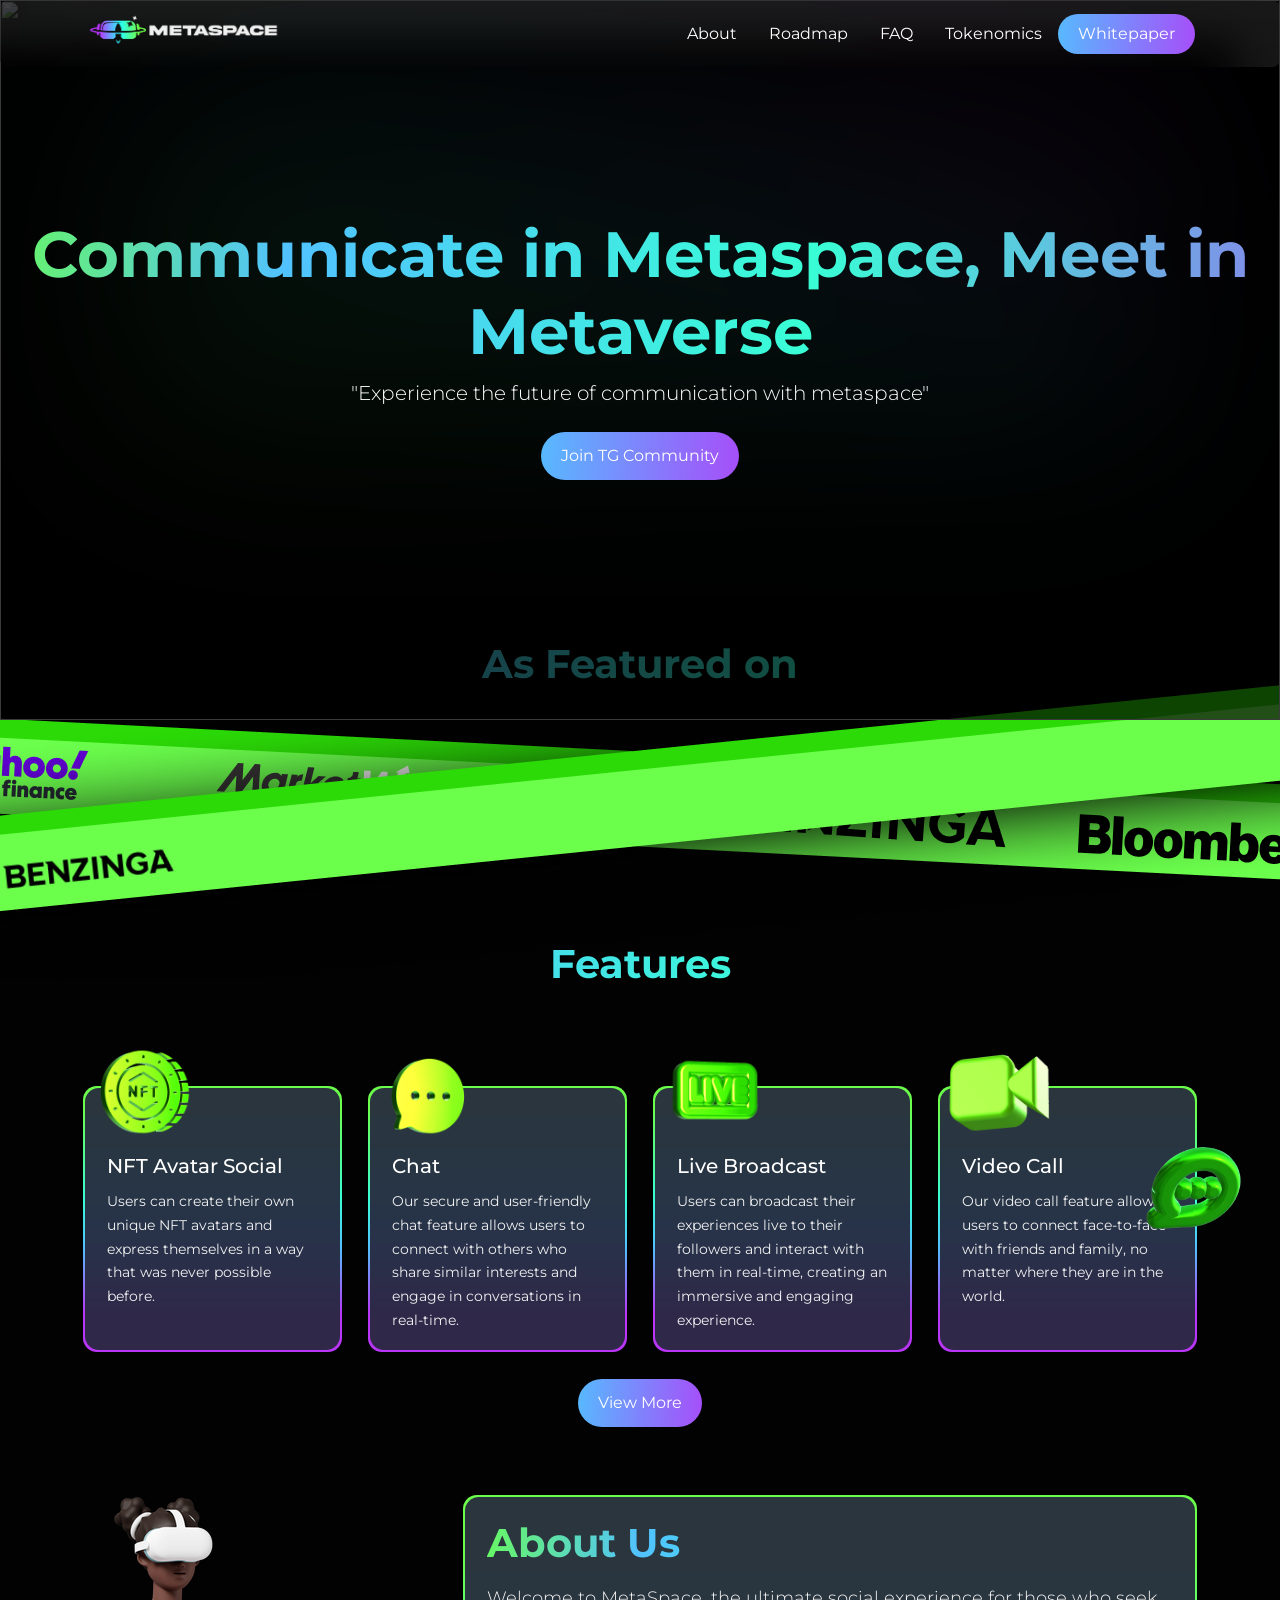
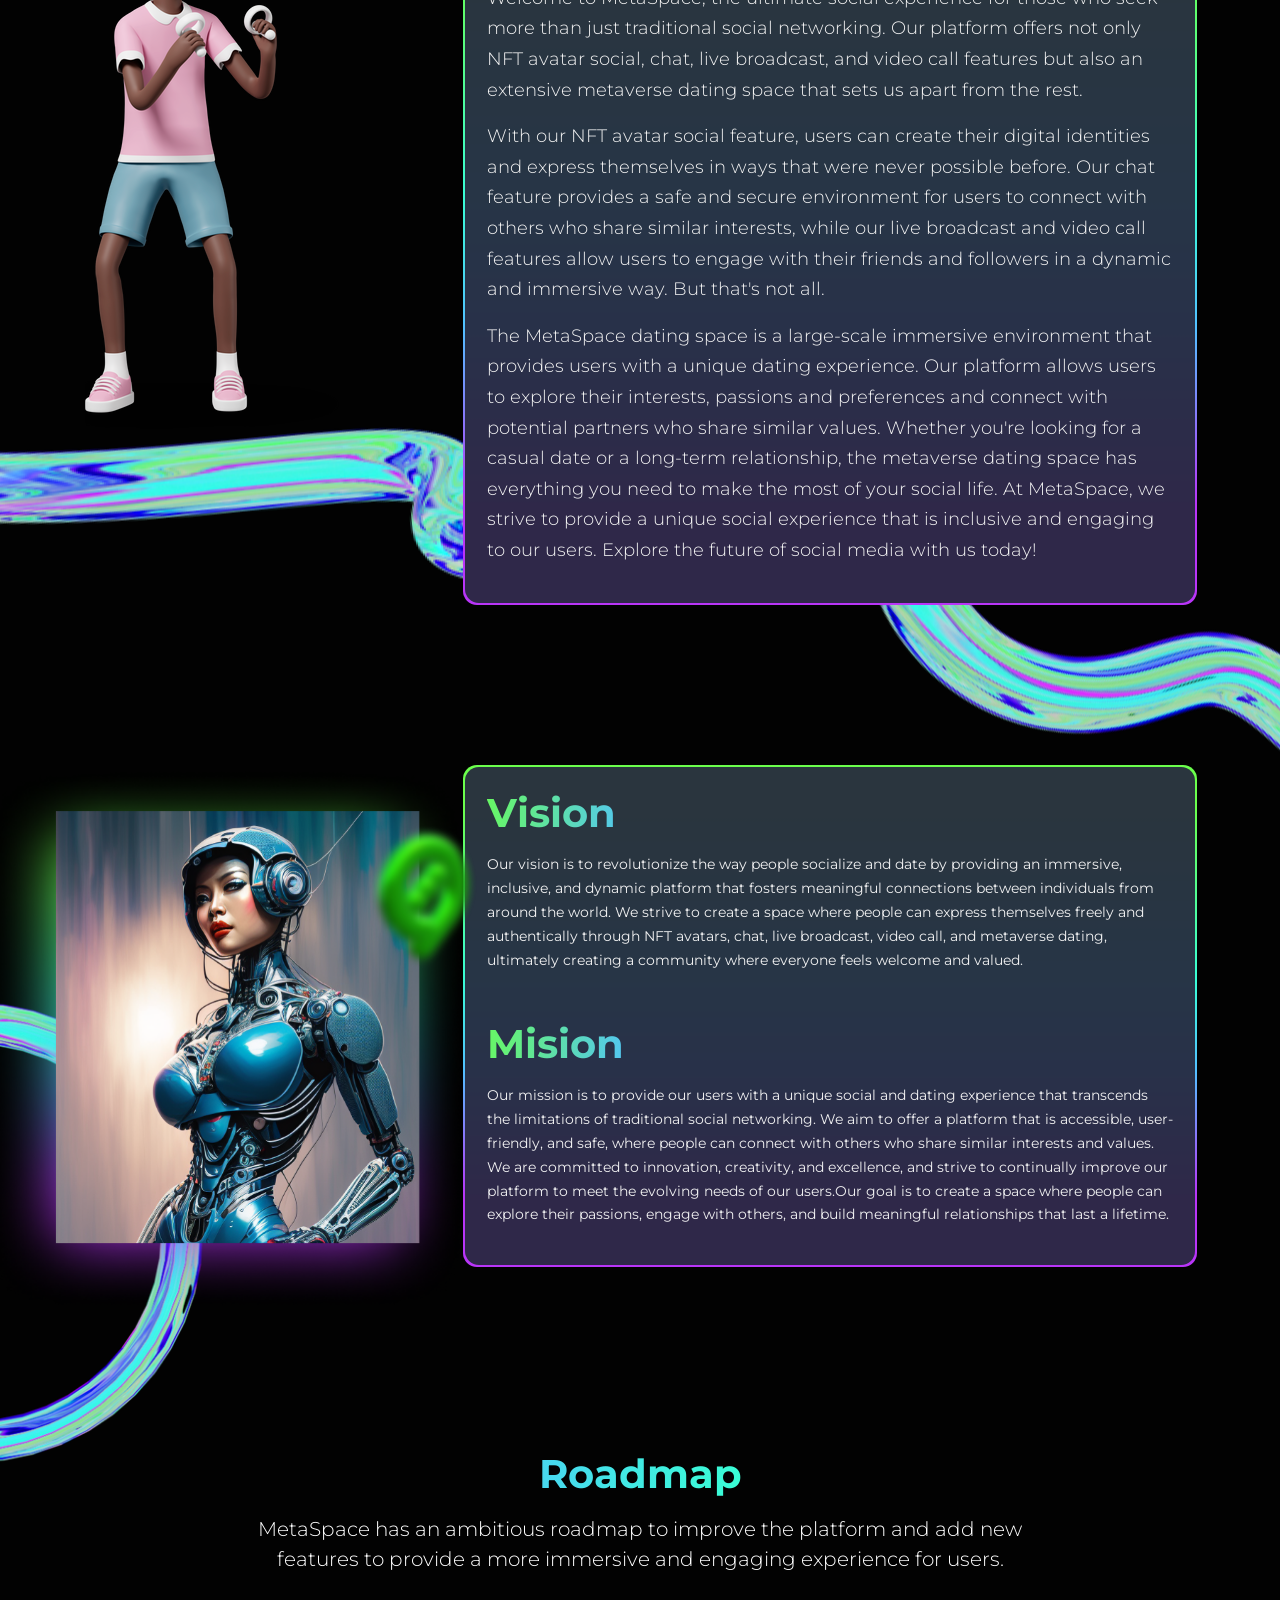
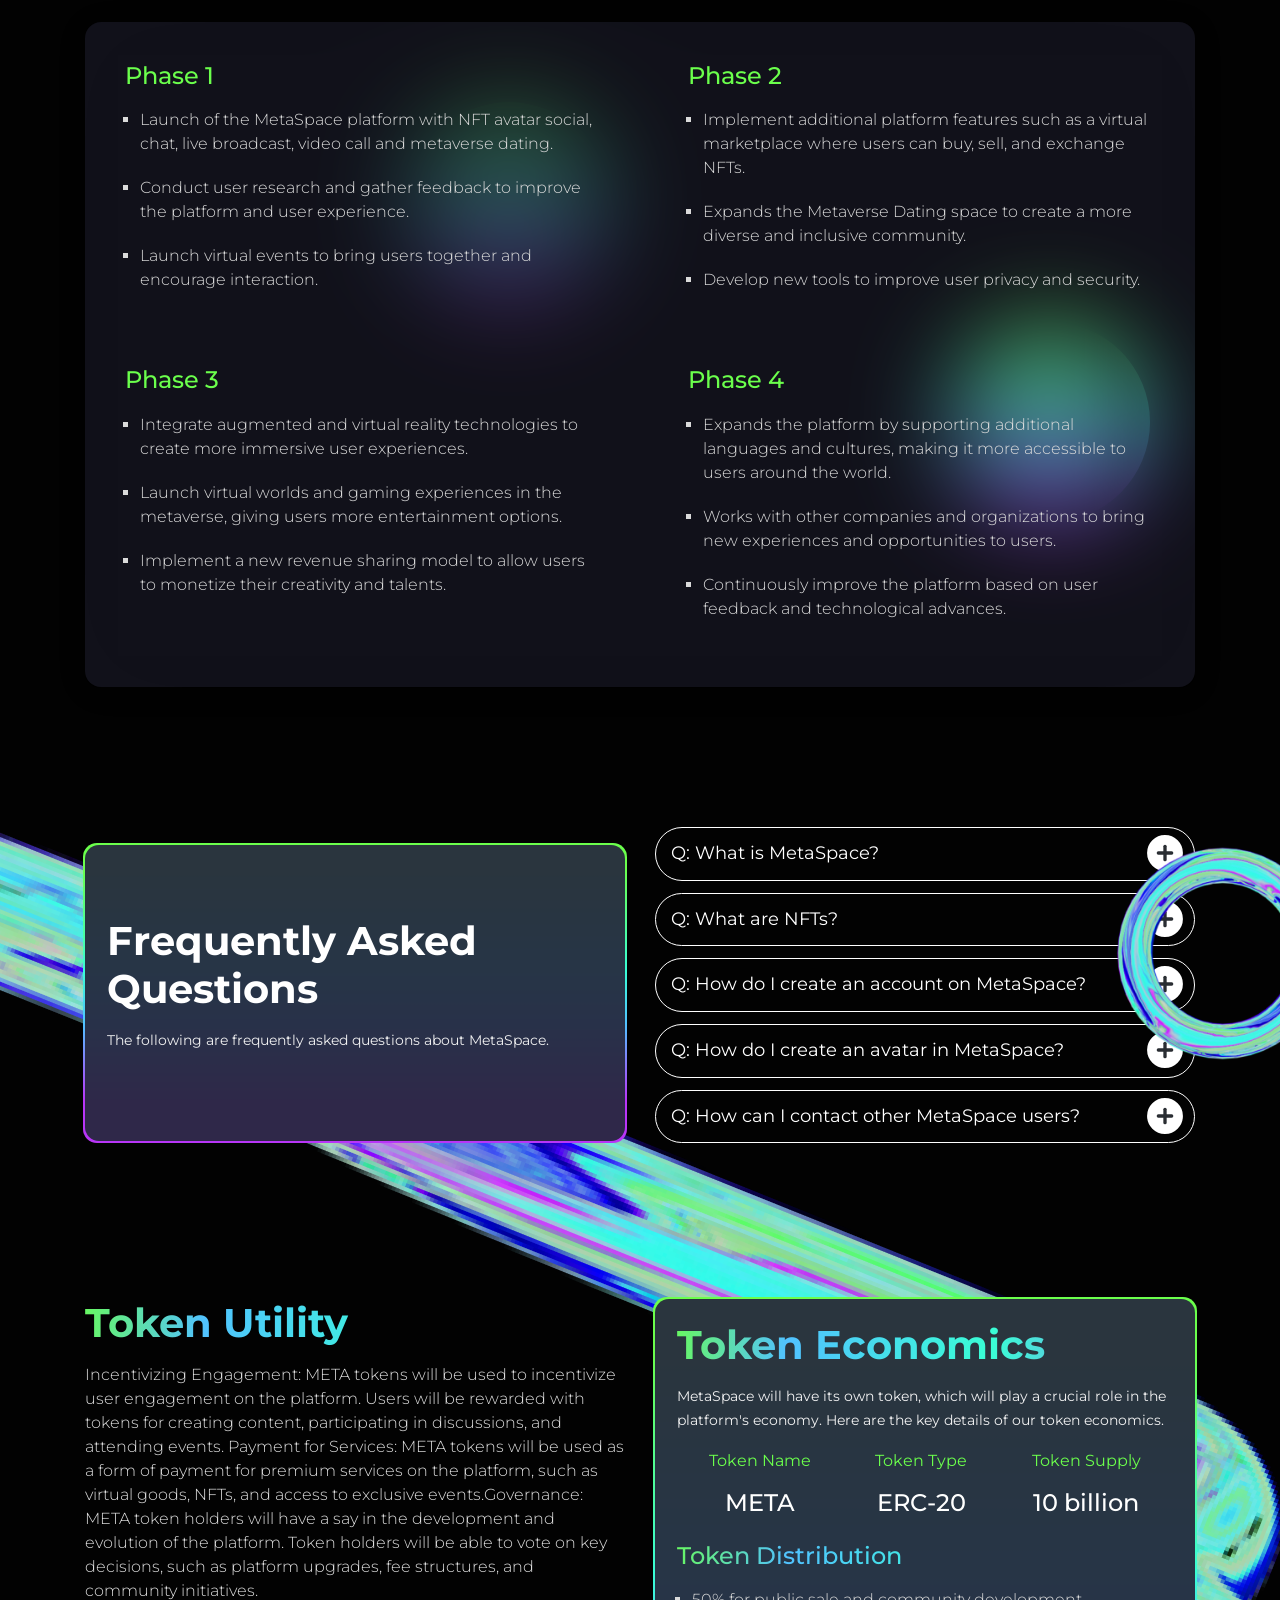
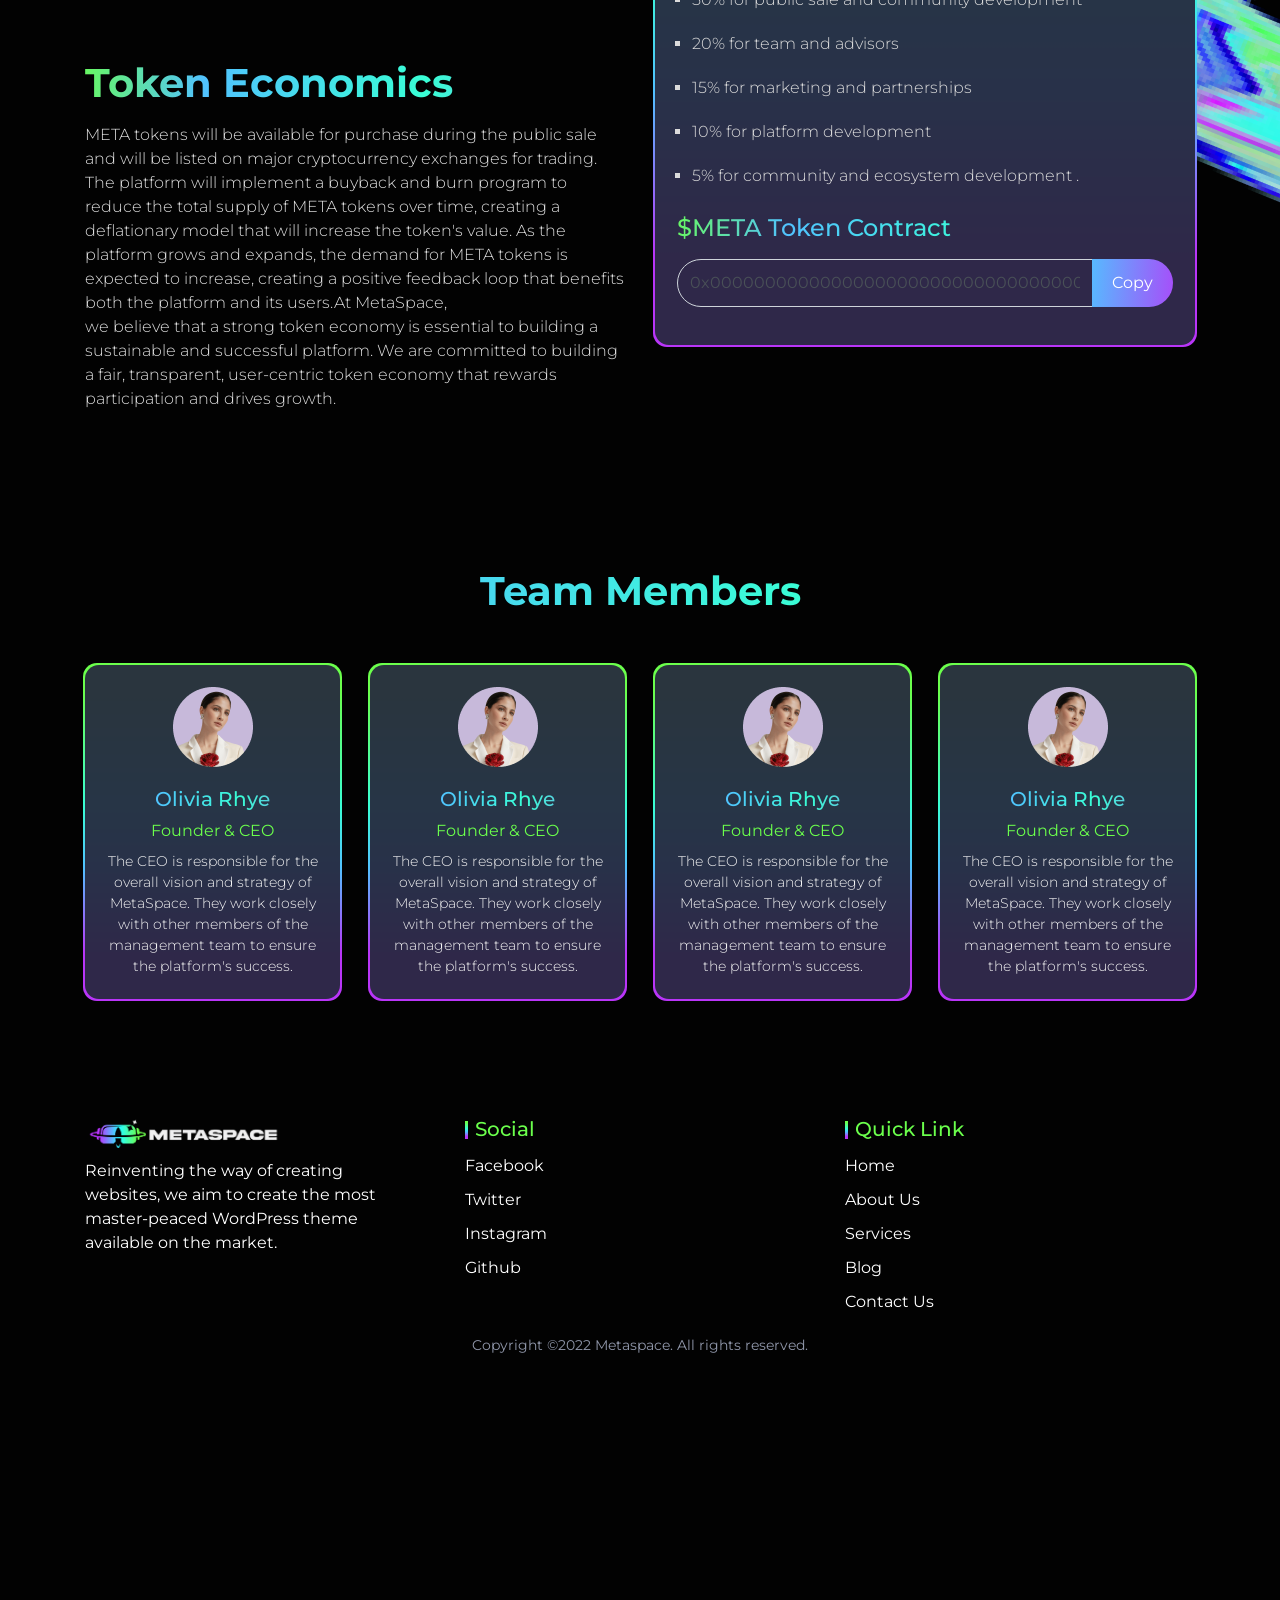
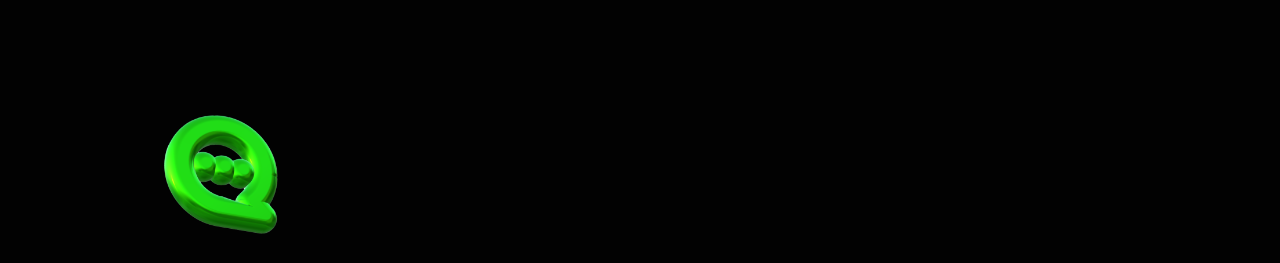
==== commit 017b7c8b: "added" ====
--- a/index.html
+++ b/index.html
@@ -62,8 +62,8 @@
       </div>
       <img class="hero-bg" src="./img/ezgif-2-75b8244db1.gif" alt="">
     </section>
-<section class="por" style="margin-top: -130px; z-index: 1;">
-    <img src="./img/fade.png"  style="position: absolute;
+<section class="por fade-c"  style="margin-top: -130px; z-index: 1;">
+    <img src="./img/fade.png" class="fade"  style="position: absolute;
     width: 100%;
     margin: auto;
     top: -140px;" alt="">
--- a/css/style.css
+++ b/css/style.css
@@ -11,6 +11,7 @@
     width: 100%;
     height: 80vh;
     position: relative;
+    z-index: 100;
 }
 .f-section {
     margin-top: -150px;
@@ -507,6 +508,24 @@
     .big-pipe {
         width: 100%;
     }
+    .swiper-loop .swiper-slide img {
+        width: 100px;
+    }
+    .swiper-loop {
+        margin-top: 82px;
+    }
+    .fade-c {
+        margin-top: -40px !important;
+    }
+   .f-section {
+        margin-top: -60px;
+}
+.asfo > .title {
+    top: 20px;
+}
+.fade {
+    top: -10px !important;
+}
     .jumbotron-heading {
         font-size: 36px;
     }
@@ -541,7 +560,7 @@
     z-index: 1;
     background-repeat: no-repeat;
     /* padding-top: 50px; */
-    background-size: 120%;
+    background-size: 250%;
     overflow: hidden;
 }
 
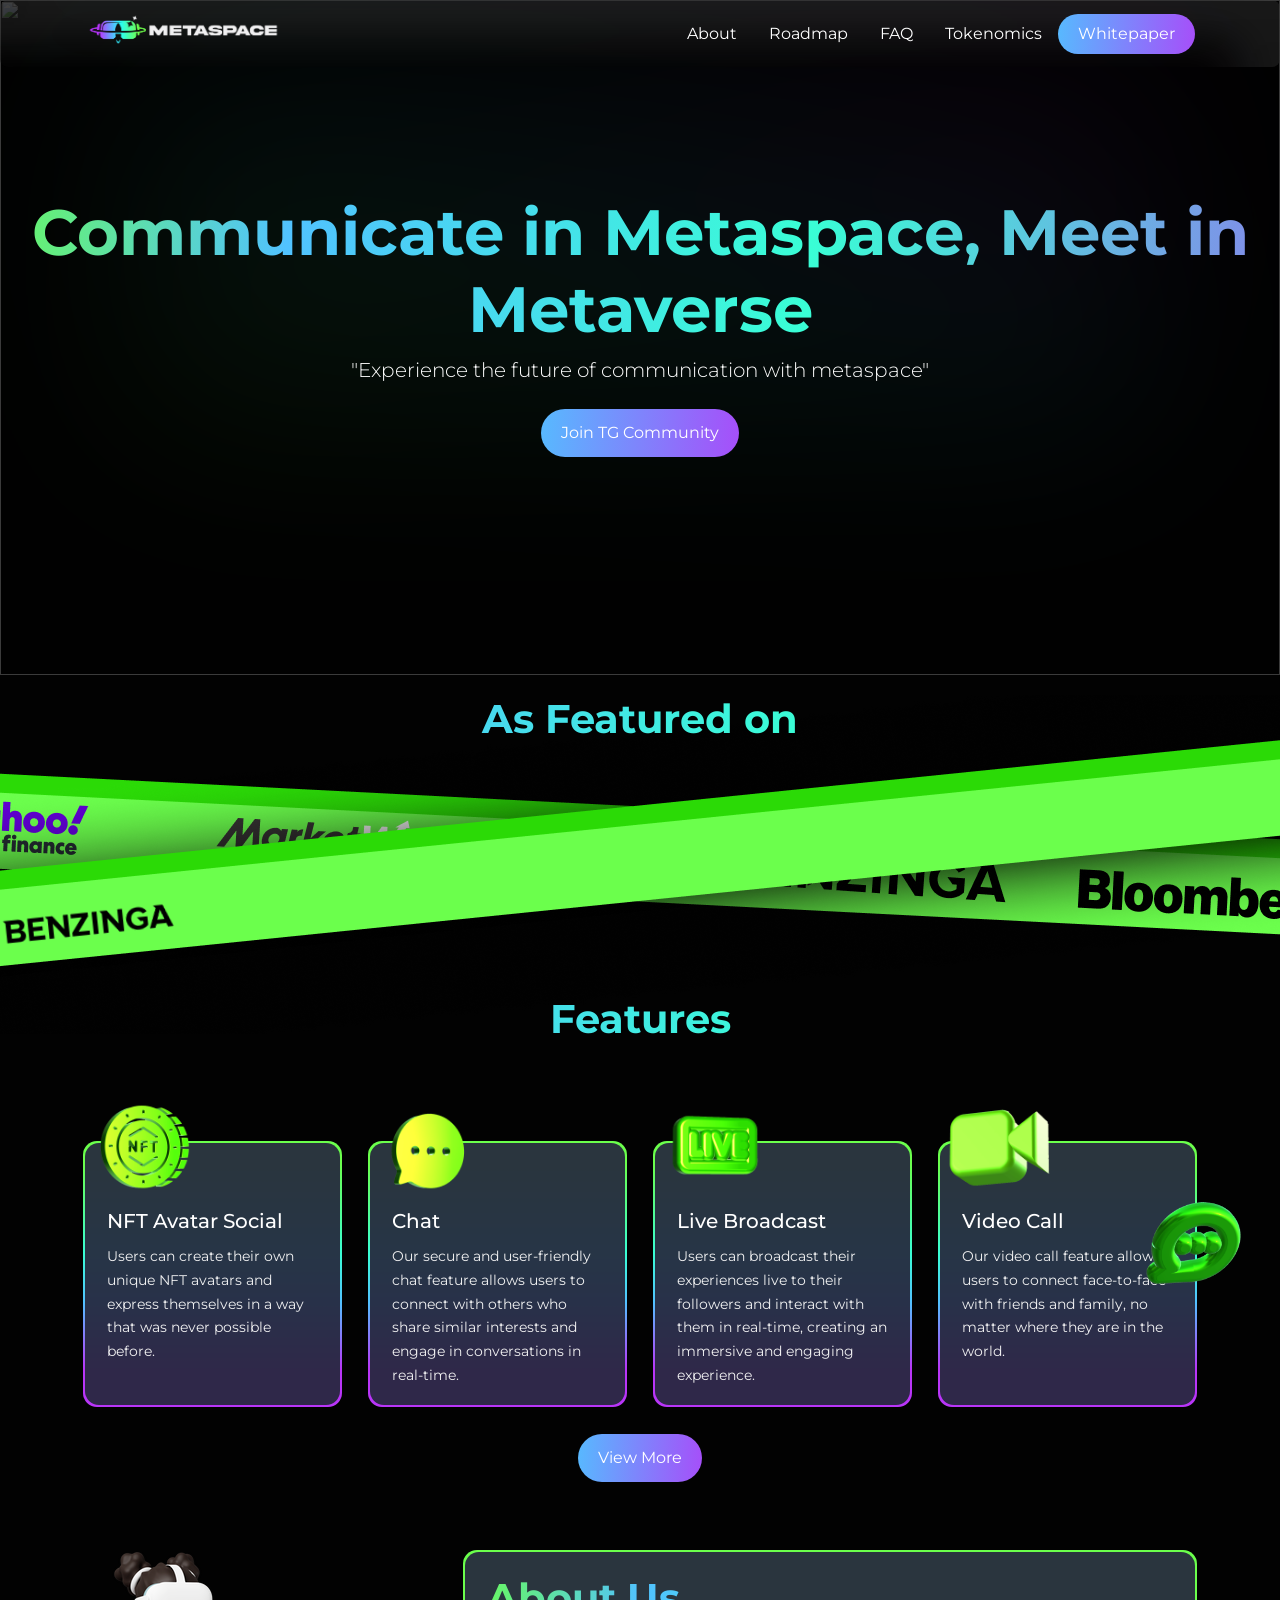
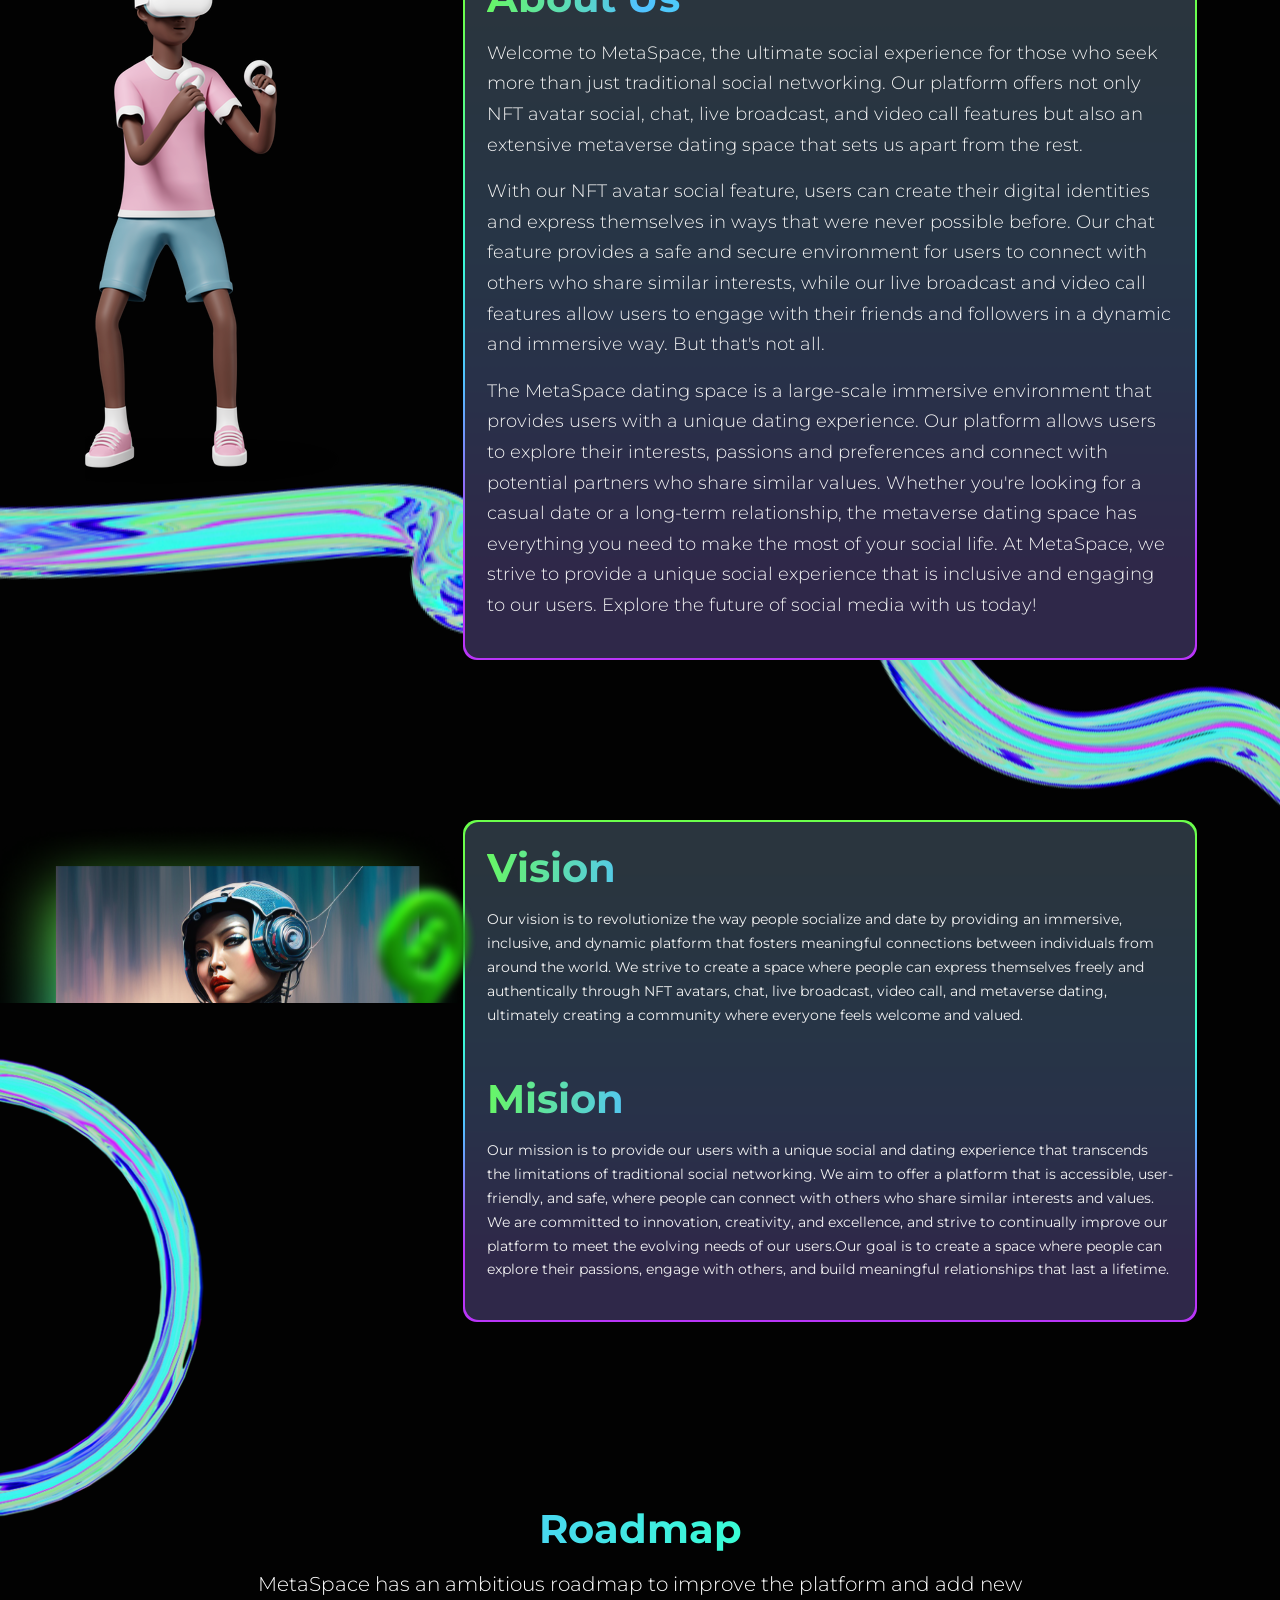
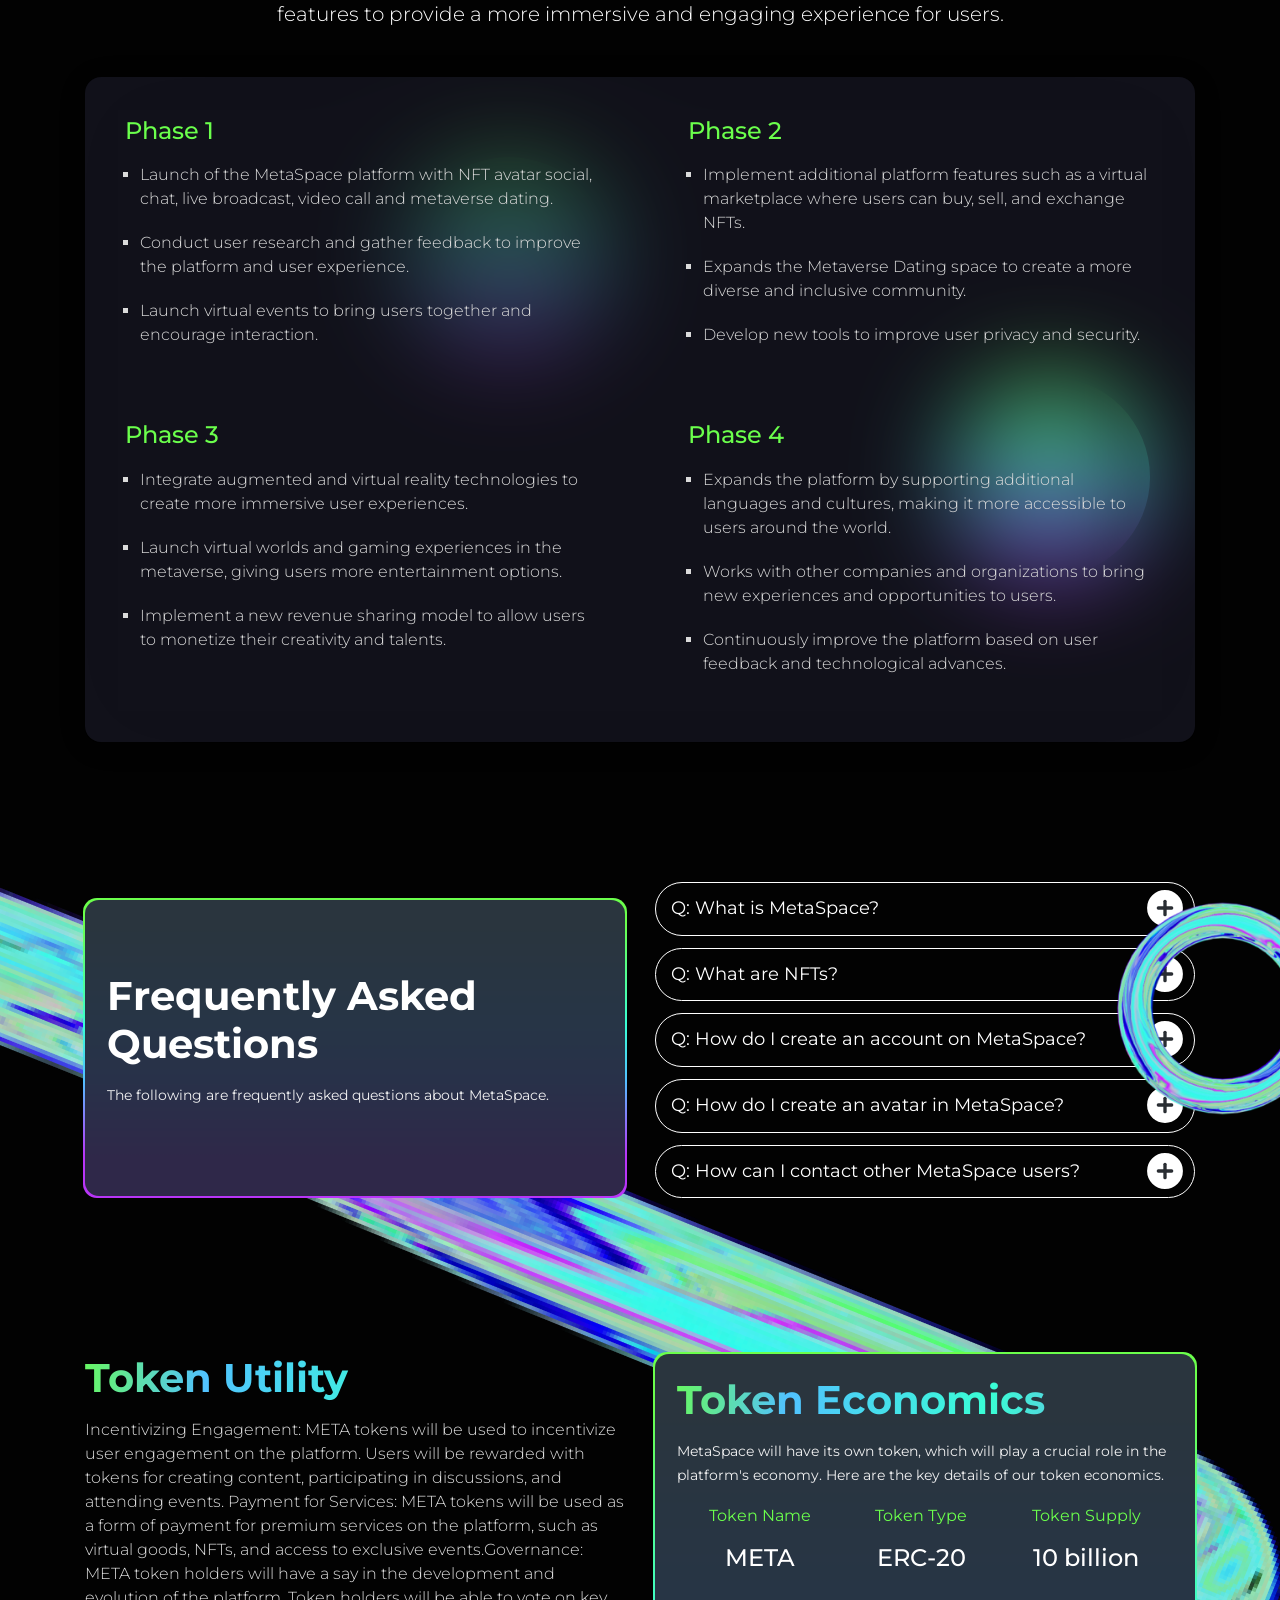
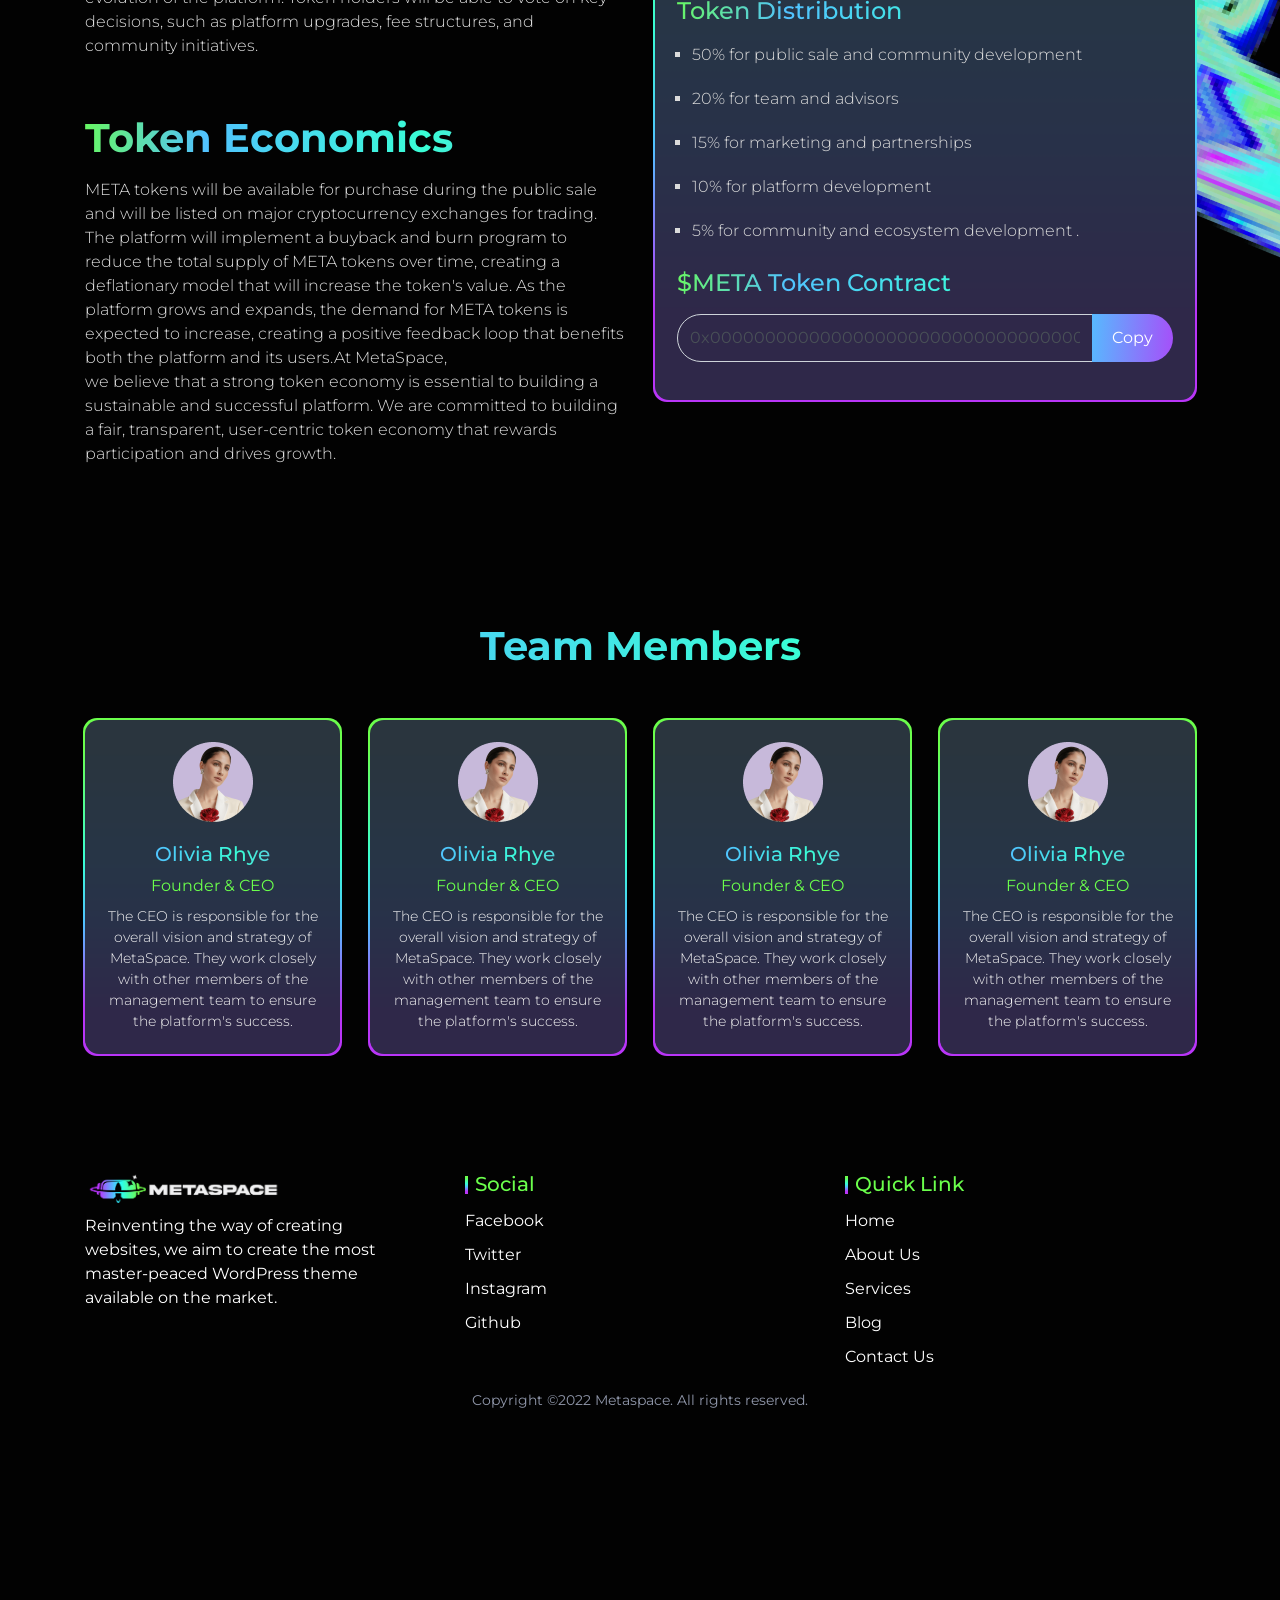
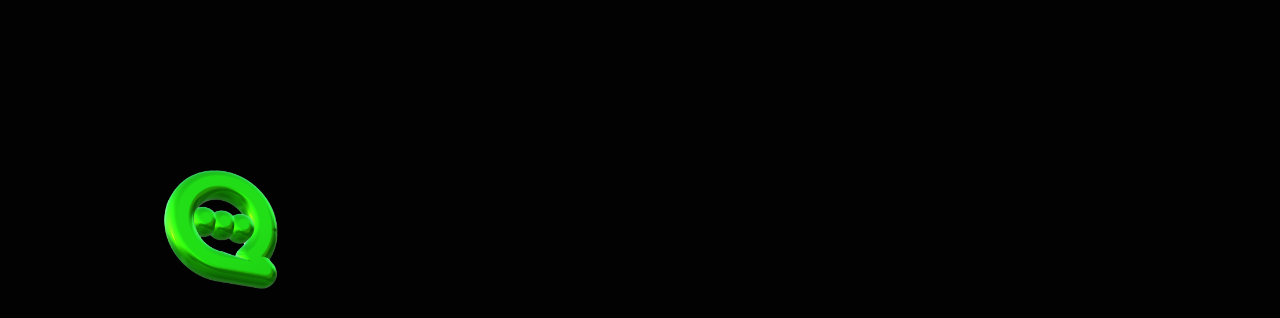
==== commit b582134c: "added" ====
--- a/index.html
+++ b/index.html
@@ -62,7 +62,7 @@
       </div>
       <img class="hero-bg" src="./img/ezgif-2-75b8244db1.gif" alt="">
     </section>
-<section class="por fade-c"  style="margin-top: -130px; z-index: 1;">
+<section class="por fade-c"  style="margin-top: -30px; z-index: 1;">
     <img src="./img/fade.png" class="fade"  style="position: absolute;
     width: 100%;
     margin: auto;
--- a/css/style.css
+++ b/css/style.css
@@ -9,7 +9,7 @@
 }
 .hero-section {
     width: 100%;
-    height: 80vh;
+    height: 75vh;
     position: relative;
     z-index: 100;
 }
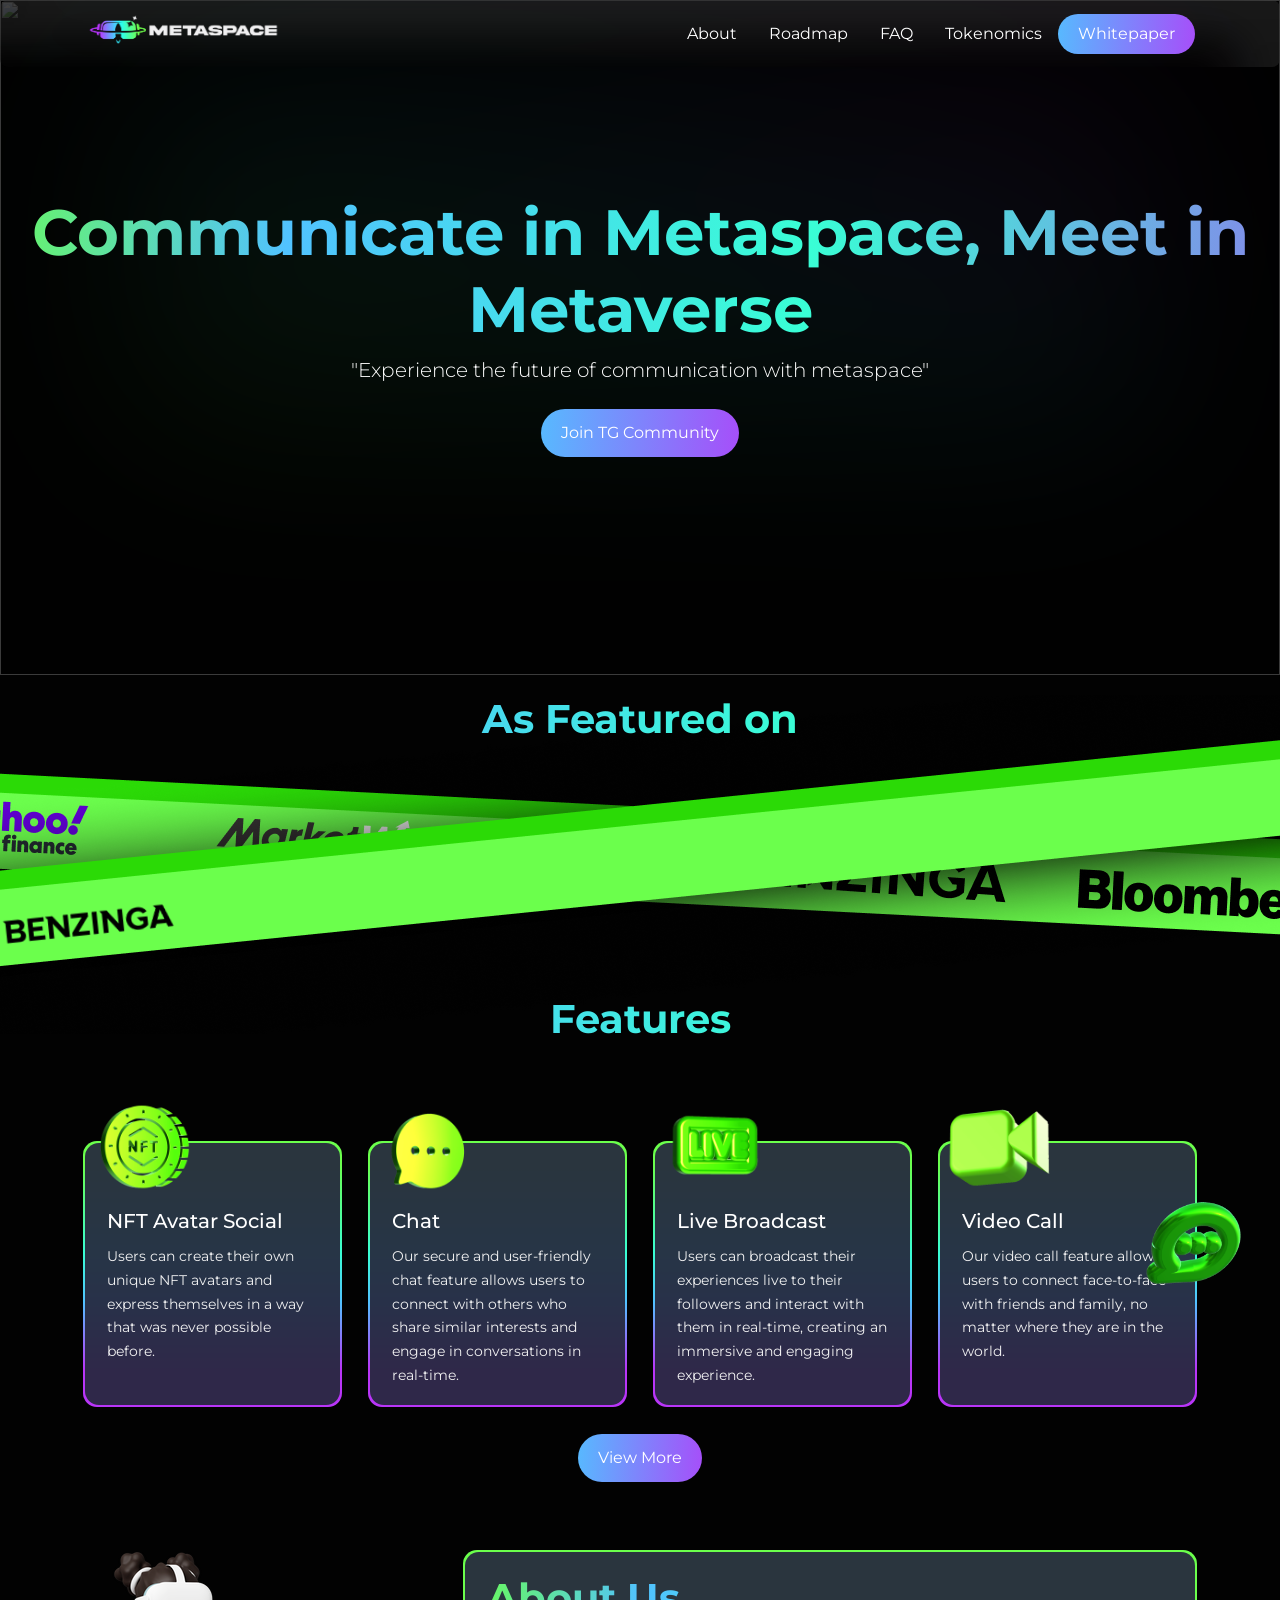
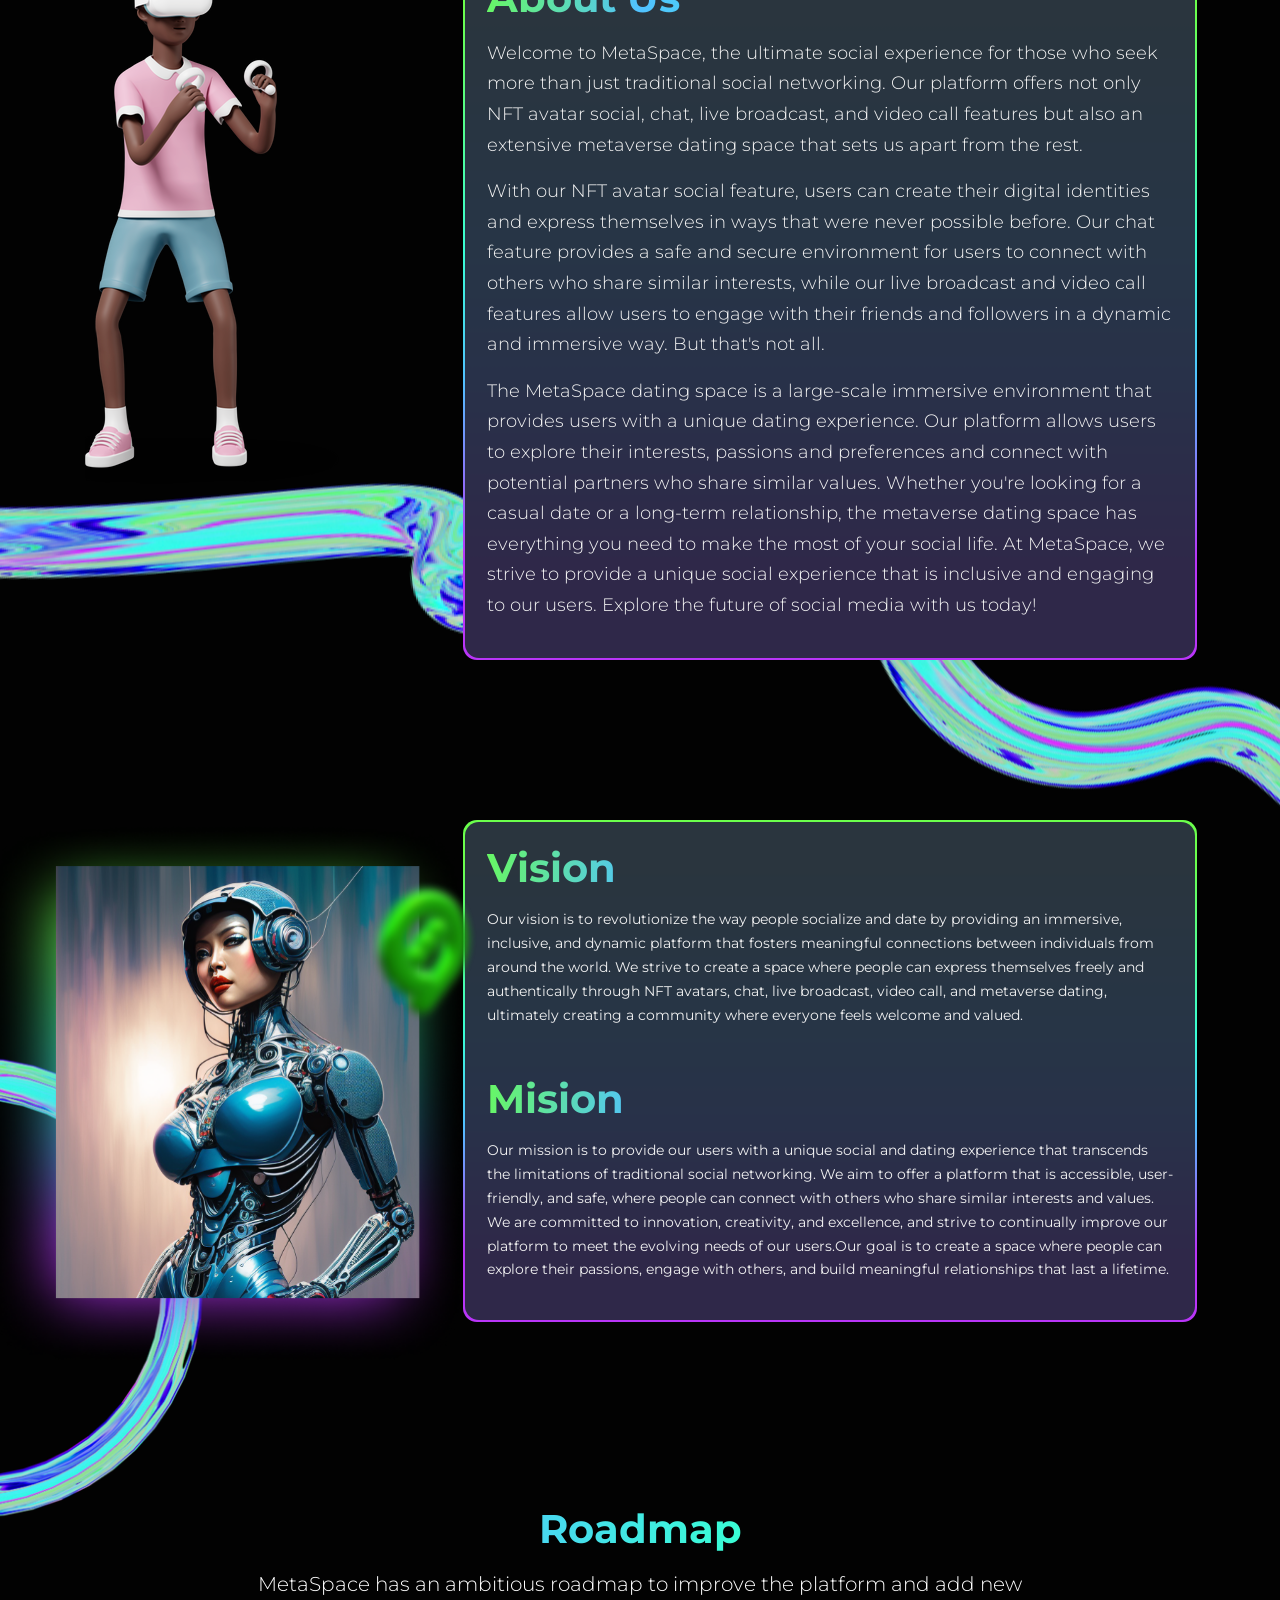
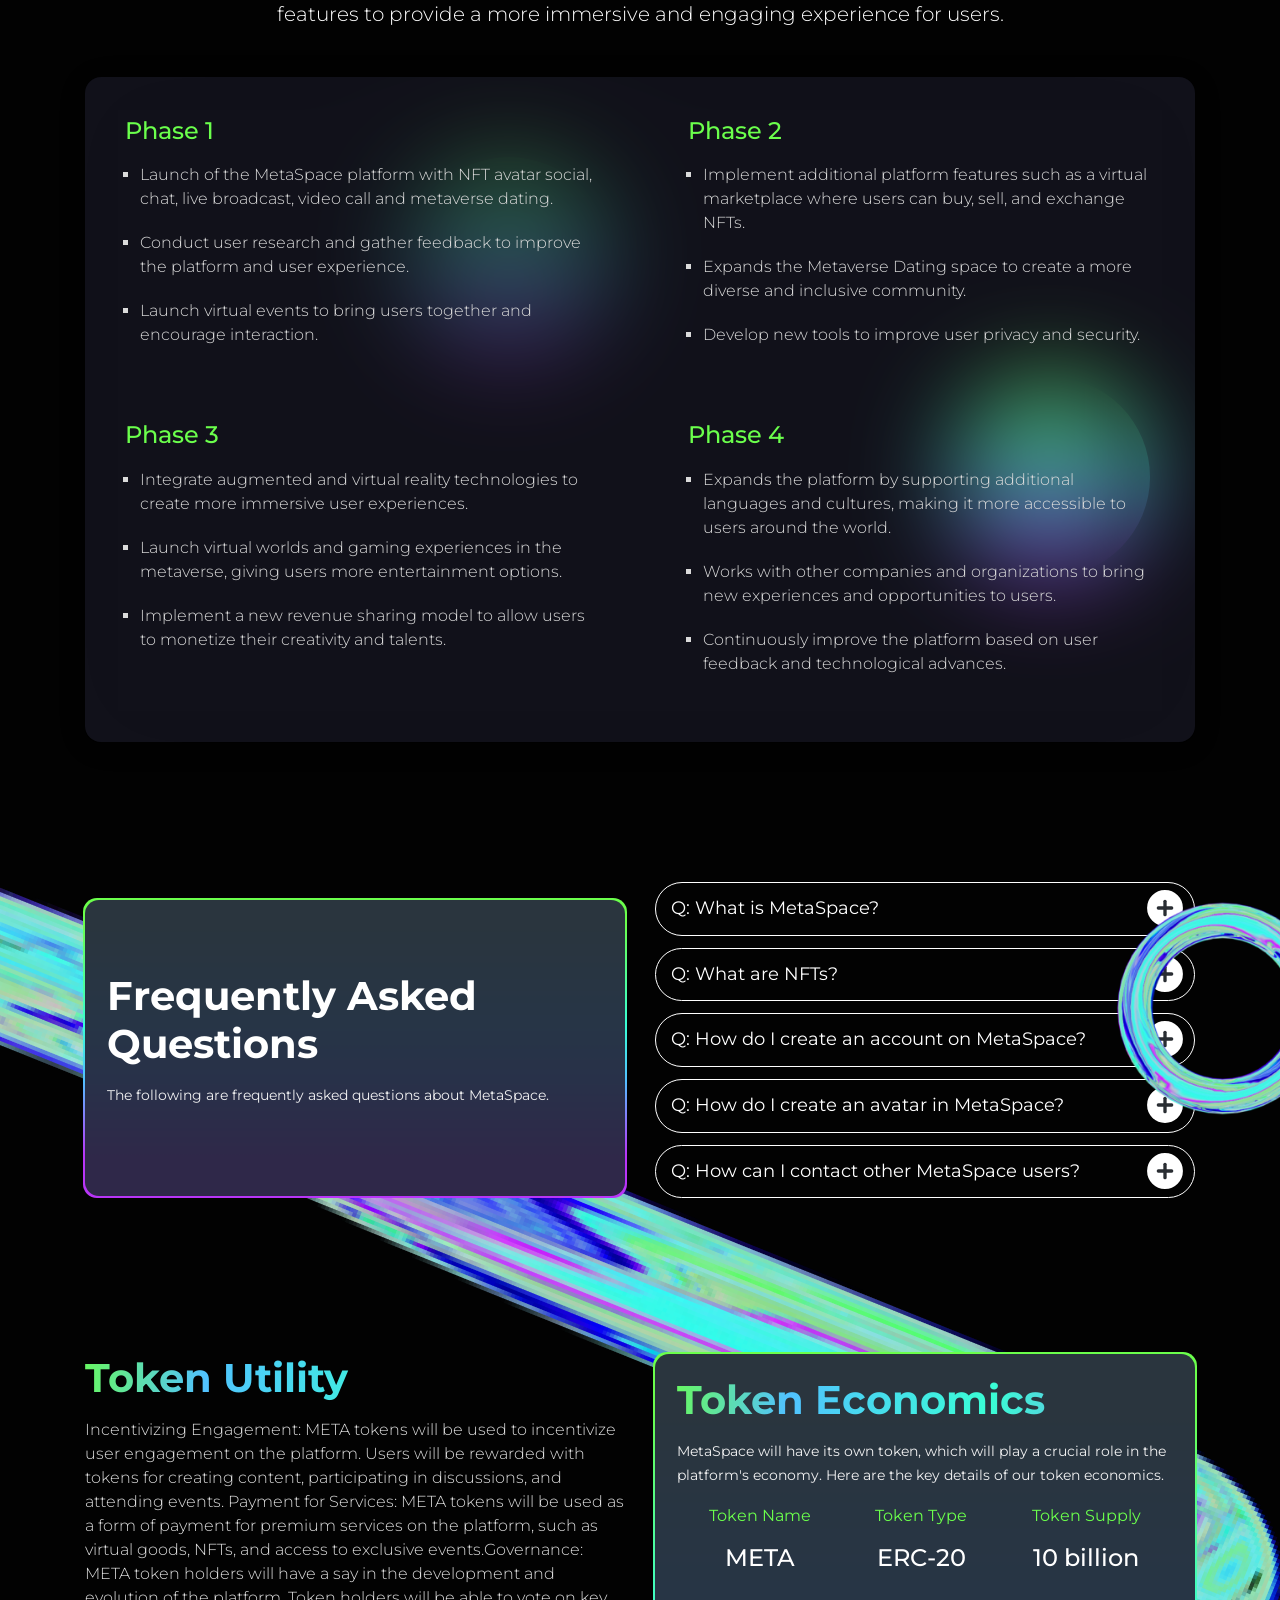
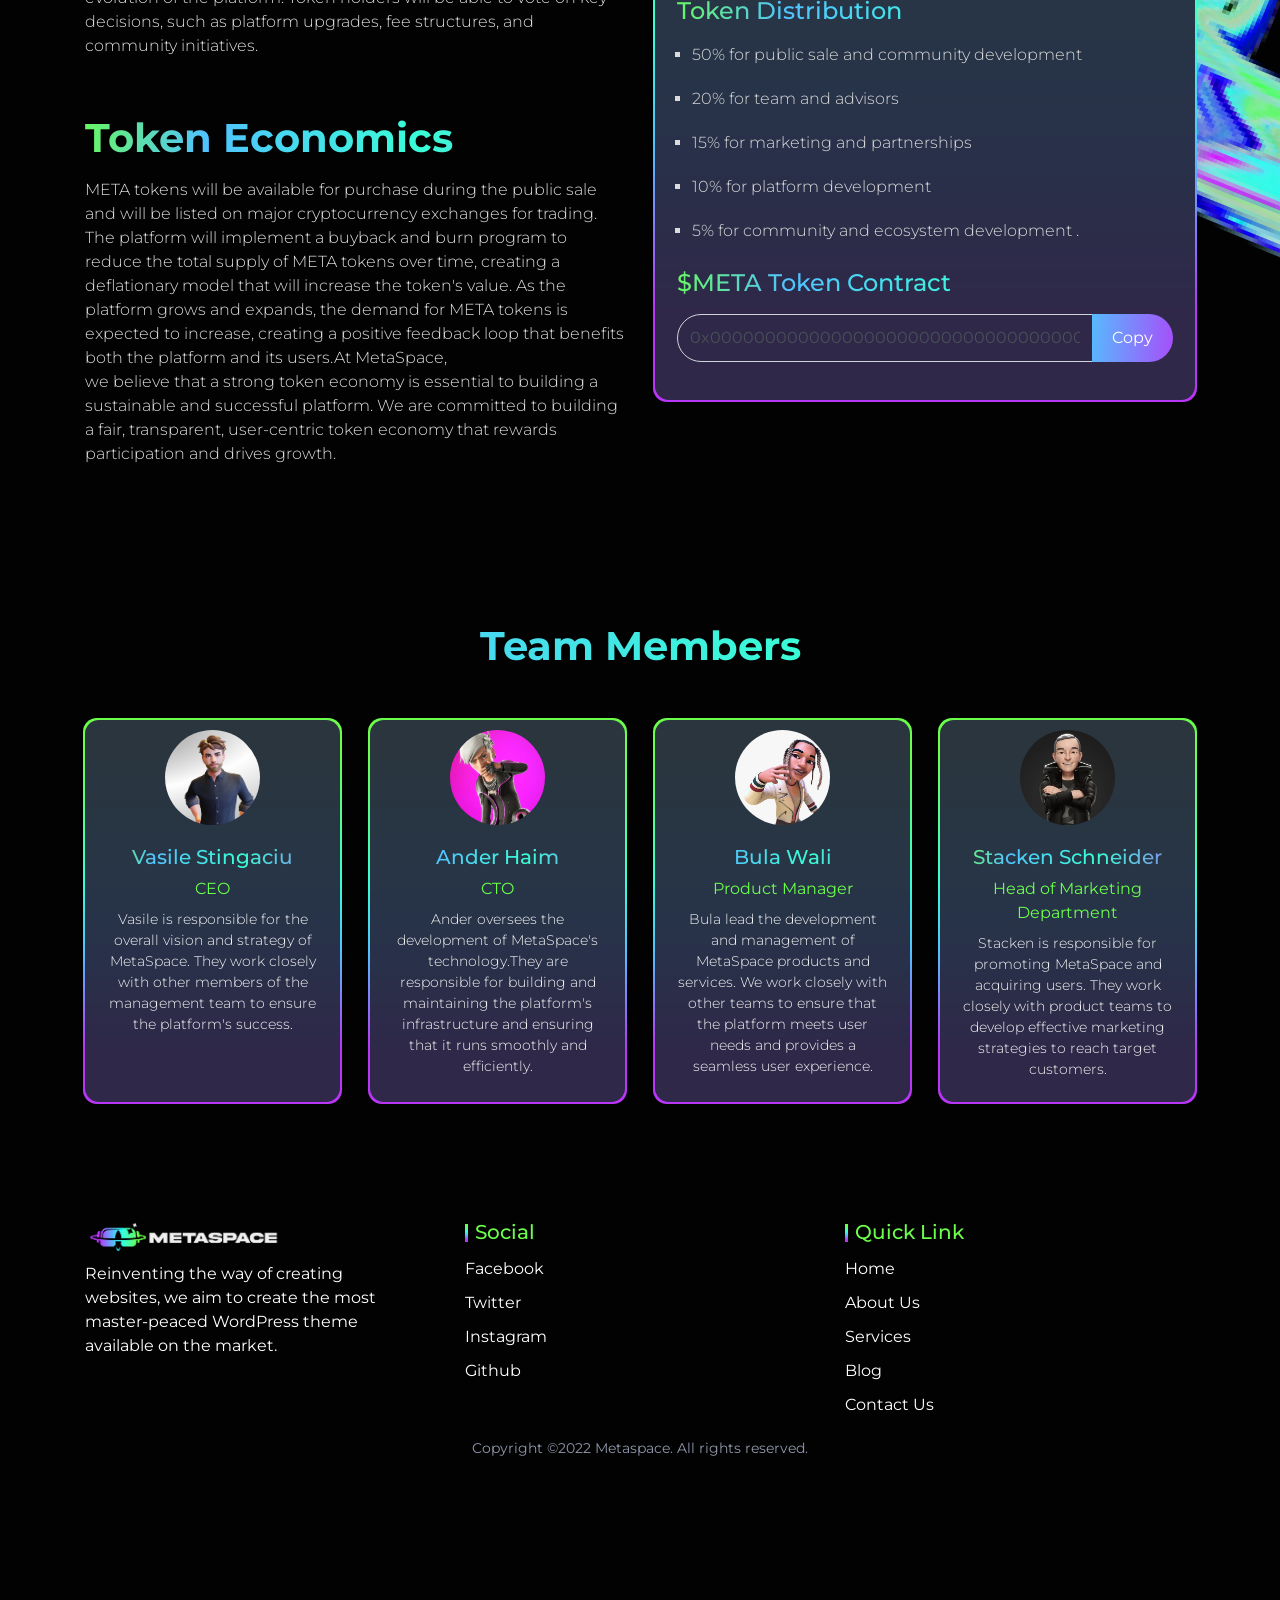
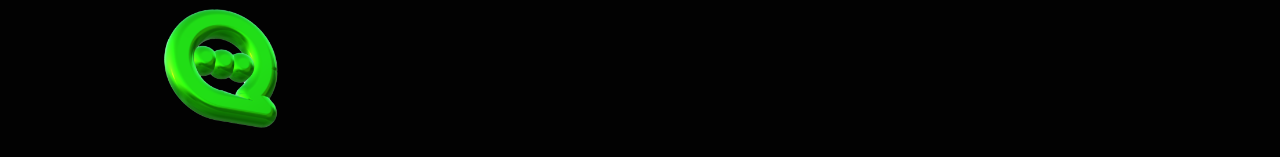
==== commit 8f058278: "added" ====
--- a/index.html
+++ b/index.html
@@ -522,41 +522,49 @@
             <div class="row">
             <div class="col-md-3">
                 <div class="card mb-4 shadow-sm g-box">
-                    <img class="team-img" src="./img/Avatar.png" alt="">
+                    <img class="team-img" src="./img/01.jpeg" alt="">
                     <div class="card-body">
-                    <h5 class="card-title text-gradient mb-2">Olivia Rhye</h5>
-                    <p class="position mb-2">Founder & CEO</p>
-                    <p class="card-text">The CEO is responsible for the overall vision and strategy of MetaSpace. They work closely with other members of the management team to ensure the platform's success.</p>
+                    <h5 class="card-title text-gradient mb-2">Vasile Stingaciu</h5>
+                    <p class="position mb-2">CEO</p>
+                    <p class="card-text">
+                      Vasile is responsible for the overall vision and strategy of MetaSpace. They work closely with other members of the management team to ensure the platform's success. 
+                    </p>
                     </div>
                 </div>
               </div>
               <div class="col-md-3">
                 <div class="card mb-4 shadow-sm g-box">
-                    <img class="team-img" src="./img/Avatar.png" alt="">
+                    <img class="team-img" src="./img/03.jpeg" alt="">
                     <div class="card-body">
-                    <h5 class="card-title text-gradient mb-2">Olivia Rhye</h5>
-                    <p class="position mb-2">Founder & CEO</p>
-                    <p class="card-text">The CEO is responsible for the overall vision and strategy of MetaSpace. They work closely with other members of the management team to ensure the platform's success.</p>
+                    <h5 class="card-title text-gradient mb-2">Ander Haim</h5>
+                    <p class="position mb-2">CTO</p>
+                    <p class="card-text">
+                      Ander oversees the development of MetaSpace's technology.They are responsible for building and maintaining the platform's infrastructure and ensuring that it runs smoothly and efficiently. 
+                    </p>
                     </div>
                 </div>
               </div>
               <div class="col-md-3">
                 <div class="card mb-4 shadow-sm g-box">
-                    <img class="team-img" src="./img/Avatar.png" alt="">
+                    <img class="team-img" src="./img/02.jpeg" alt="">
                     <div class="card-body">
-                    <h5 class="card-title text-gradient mb-2">Olivia Rhye</h5>
-                    <p class="position mb-2">Founder & CEO</p>
-                    <p class="card-text">The CEO is responsible for the overall vision and strategy of MetaSpace. They work closely with other members of the management team to ensure the platform's success.</p>
+                    <h5 class="card-title text-gradient mb-2">Bula Wali</h5>
+                    <p class="position mb-2">Product Manager </p>
+                    <p class="card-text">
+                      Bula  lead the development and management of MetaSpace products and services. We work closely with other teams to ensure that the platform meets user needs and provides a seamless user experience. 
+                    </p>
                     </div>
                 </div>
               </div>
               <div class="col-md-3">
                 <div class="card mb-4 shadow-sm g-box">
-                    <img class="team-img" src="./img/Avatar.png" alt="">
+                    <img class="team-img" src="./img/04.jpeg" alt="">
                     <div class="card-body">
-                    <h5 class="card-title text-gradient mb-2">Olivia Rhye</h5>
-                    <p class="position mb-2">Founder & CEO</p>
-                    <p class="card-text">The CEO is responsible for the overall vision and strategy of MetaSpace. They work closely with other members of the management team to ensure the platform's success.</p>
+                    <h5 class="card-title text-gradient mb-2">Stacken Schneider</h5>
+                    <p class="position mb-2">Head of Marketing Department</p>
+                    <p class="card-text">
+                      Stacken is responsible for promoting MetaSpace and acquiring users. They work closely with product teams to develop effective marketing strategies to reach target customers.
+                    </p>
                     </div>
                 </div>
               </div>
--- a/css/style.css
+++ b/css/style.css
@@ -301,13 +301,18 @@
 
   }
   .team-img {
-    width: 80px;
-    margin: auto;
-    margin-top: 20px;
+    width: 95px;
+    height: 95px;
+    margin: 8px auto auto;
+    border-radius: 50%;
+    object-fit: cover;
   }
   .team-section .card {
-      text-align: center;
-  }
+    text-align: center;
+    height: 94%;
+}
+
+ 
   .team-section .card-text {
     color: #f6f6f6;
     font-weight: 300;
@@ -453,7 +458,7 @@
   .c1 {
     position: absolute;
     left: 134px;
-    top: 200%;
+    top: 160%;
     z-index: 1;
     width: 170px;
   }
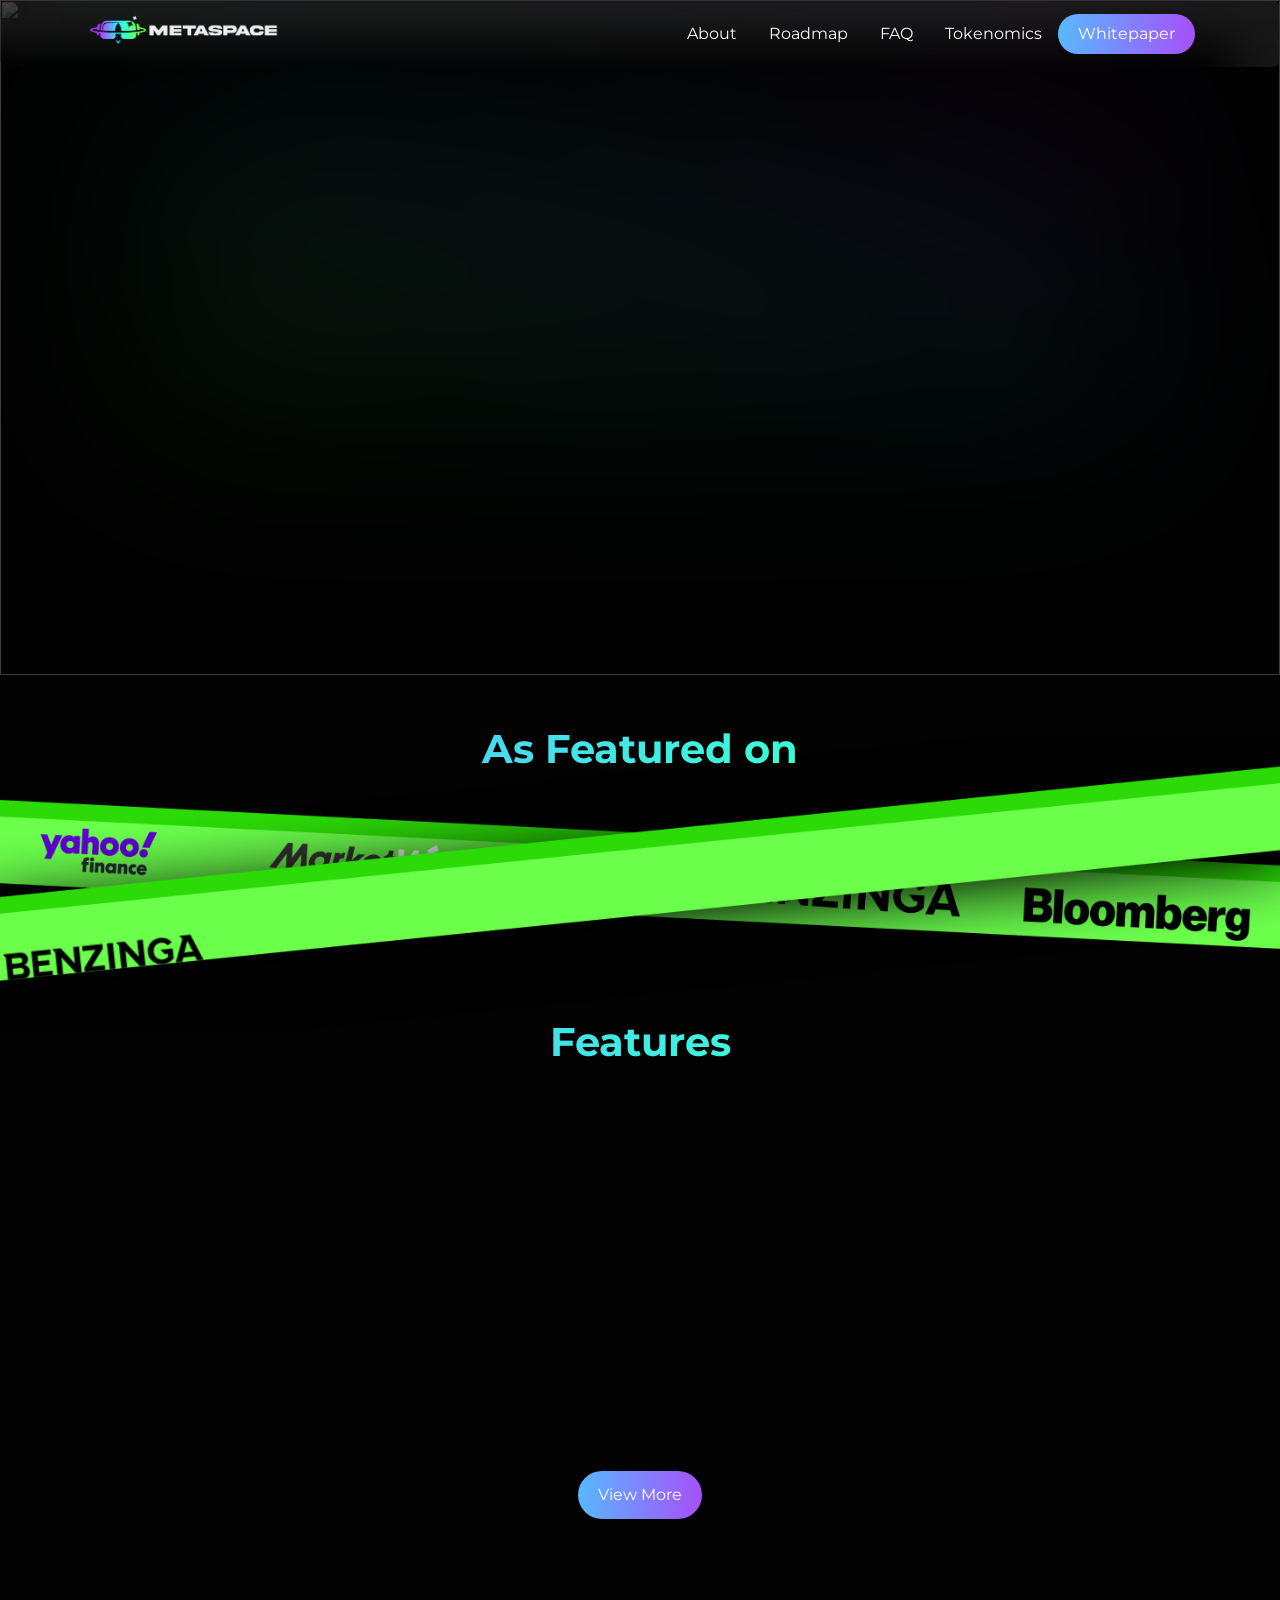
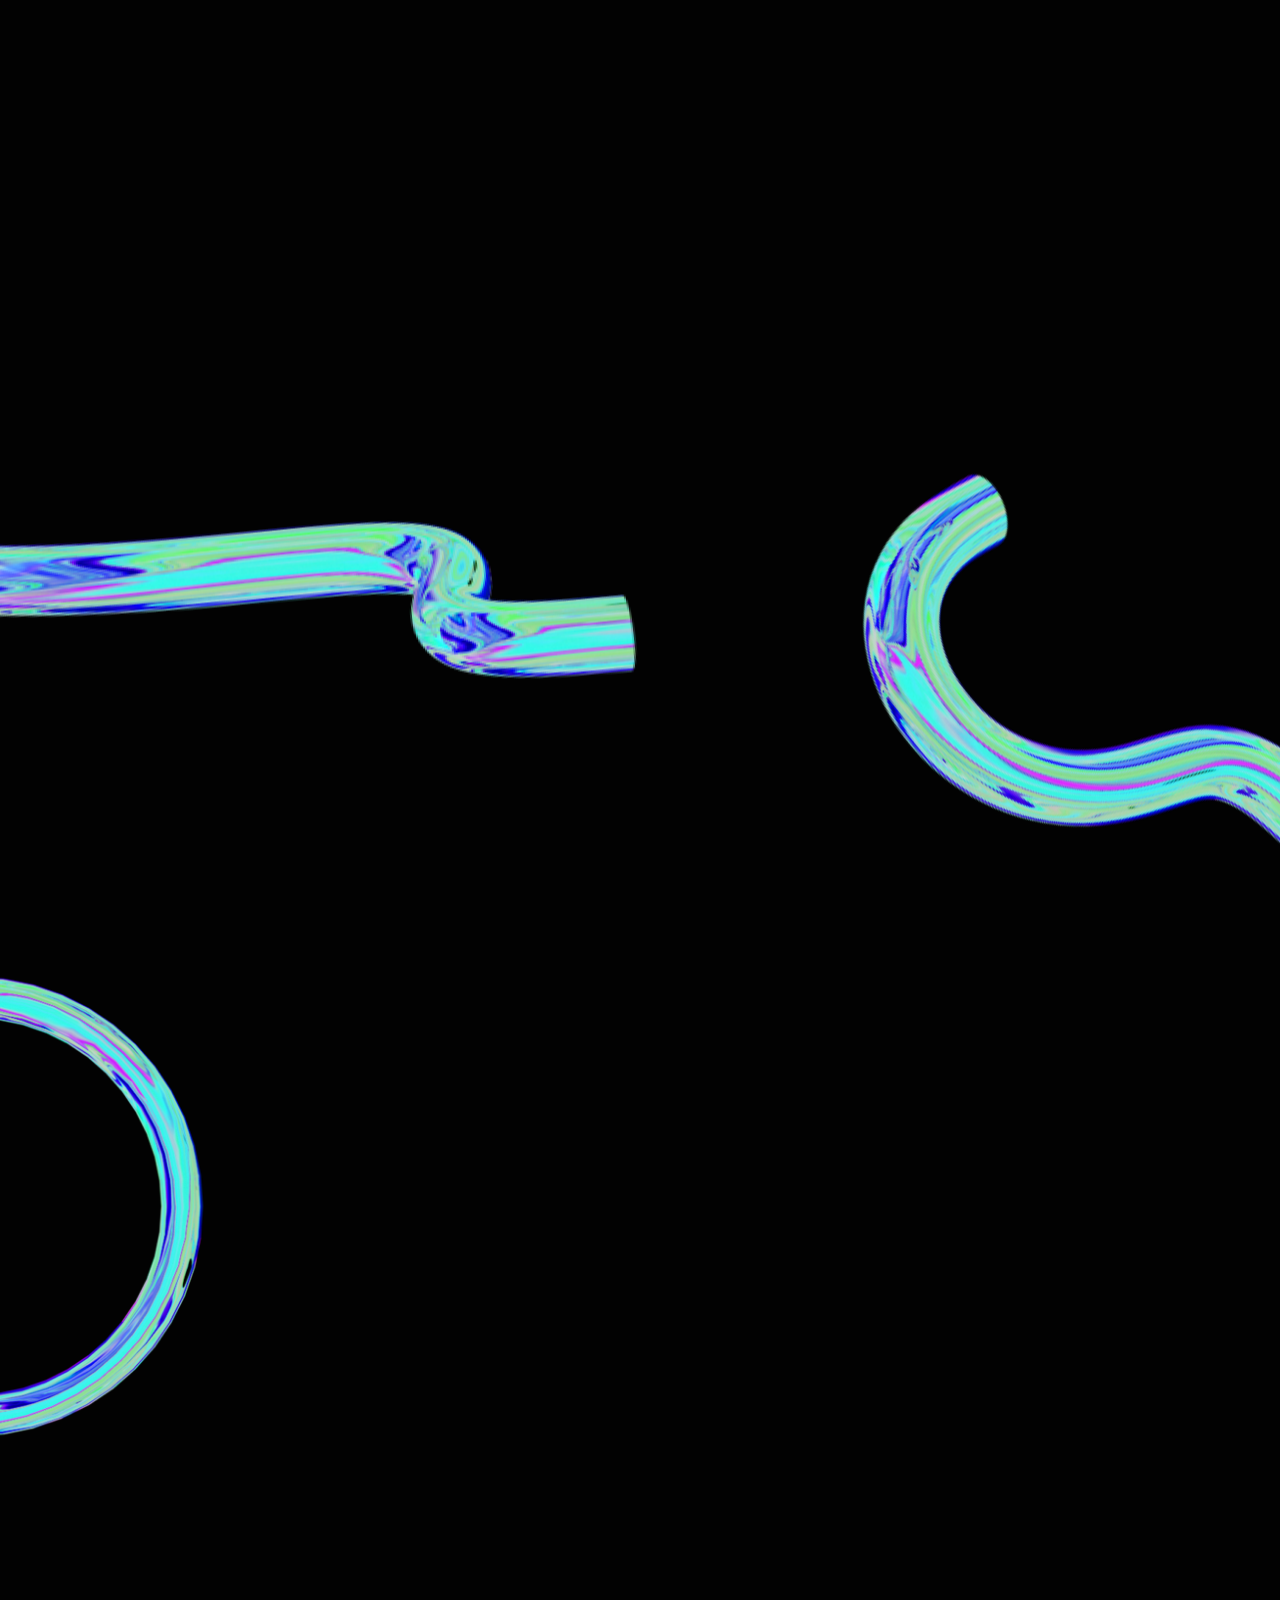
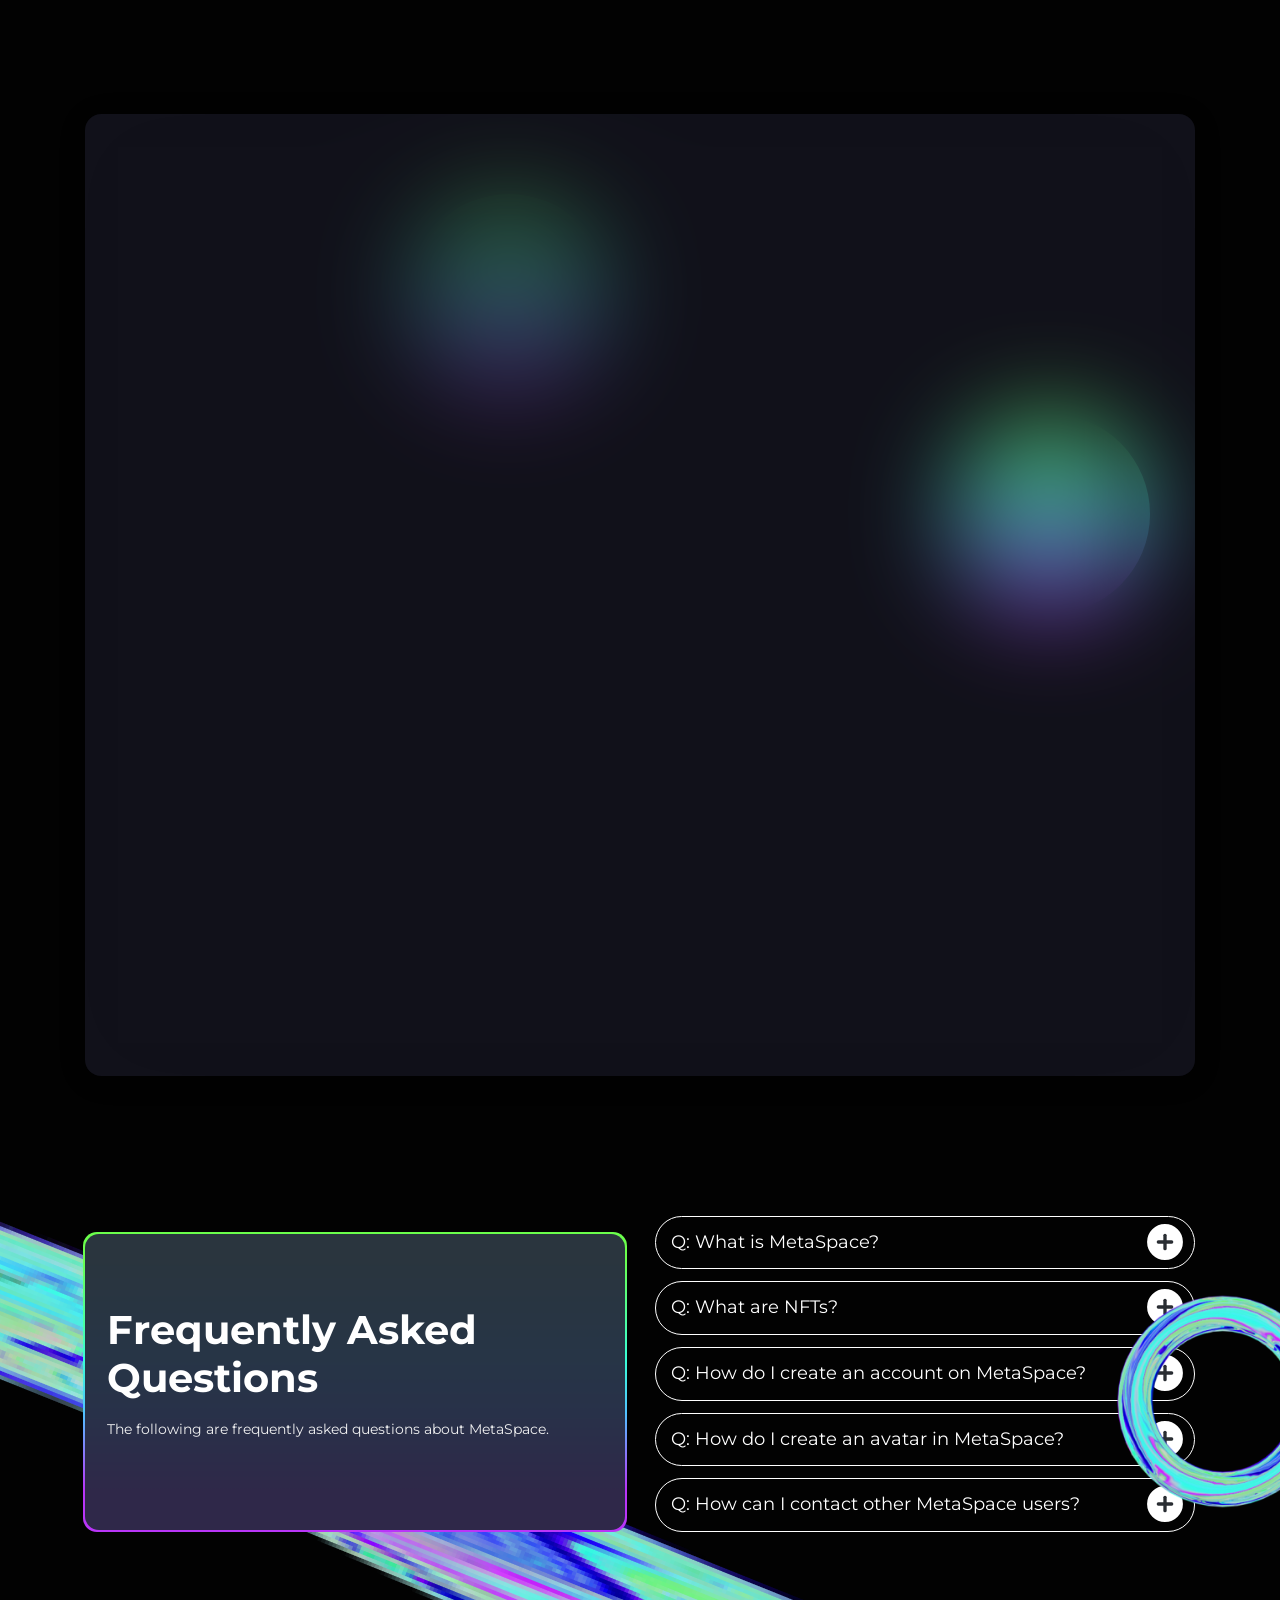
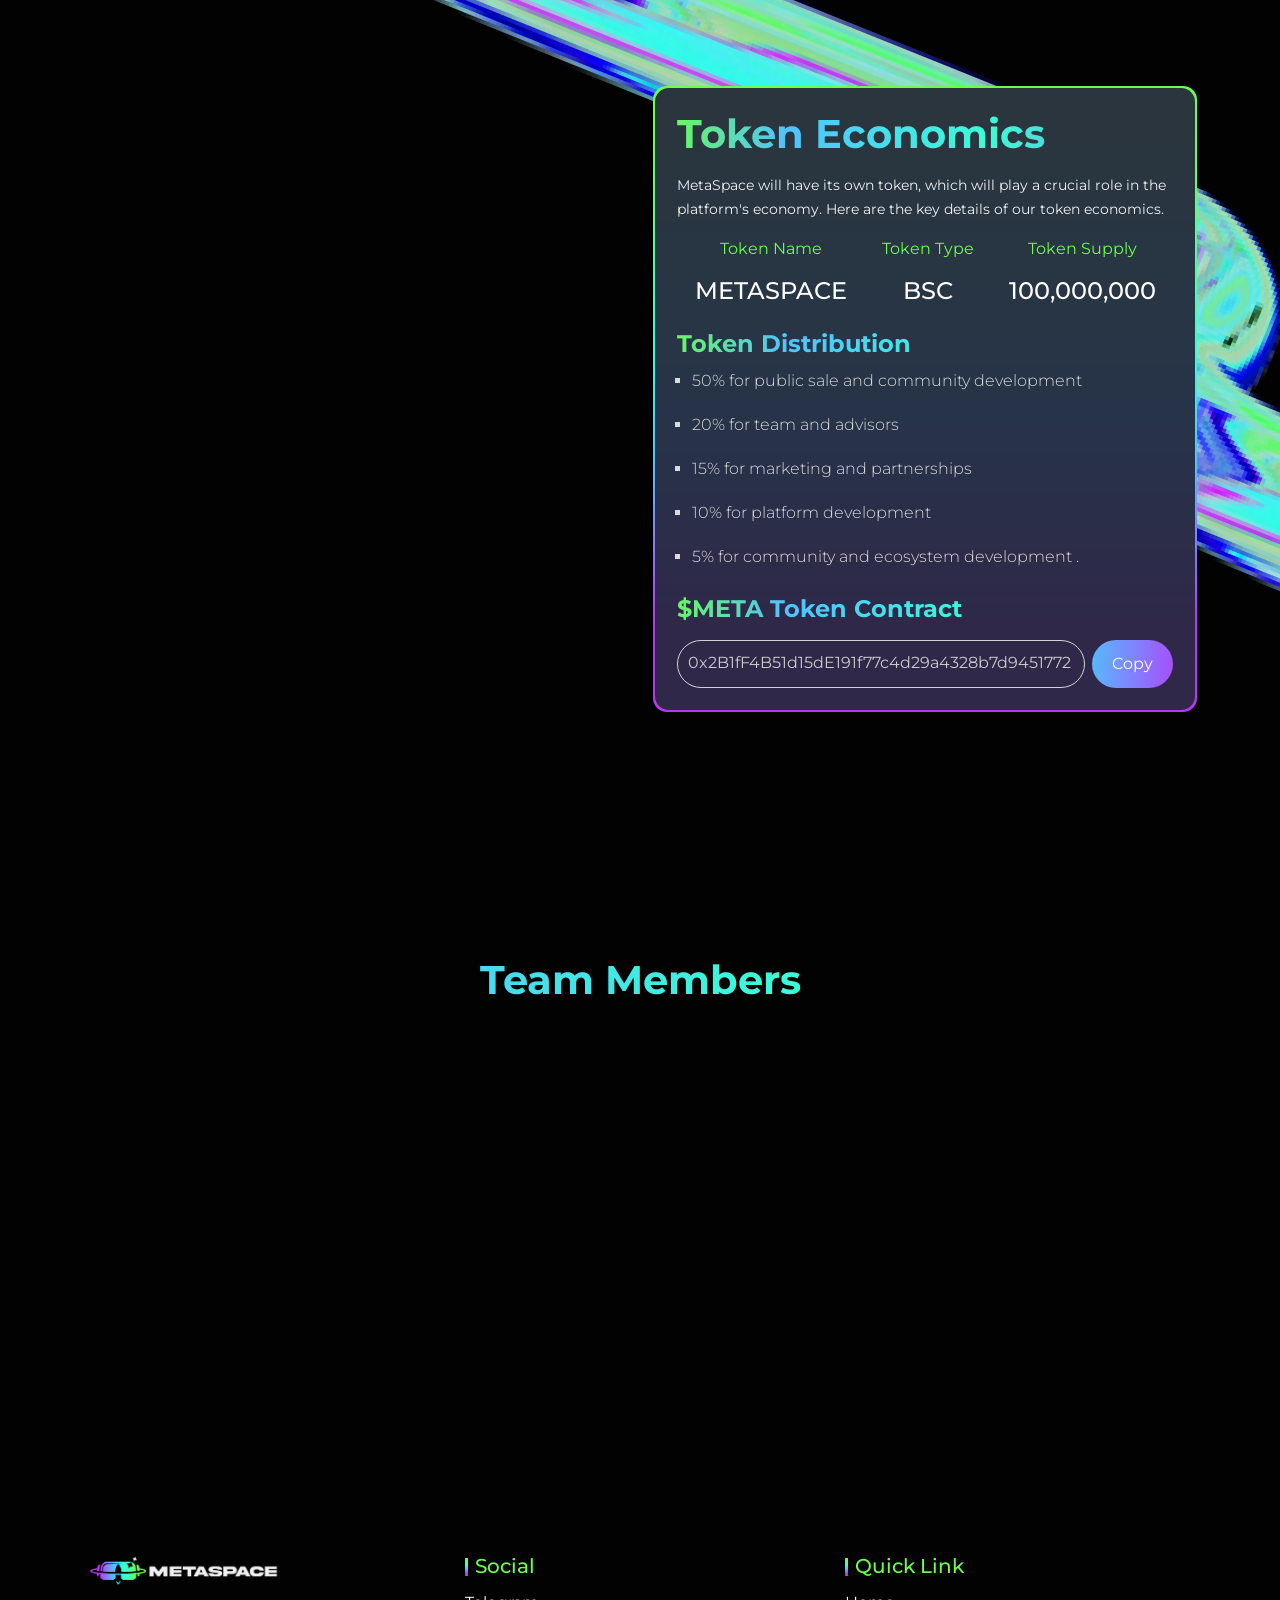
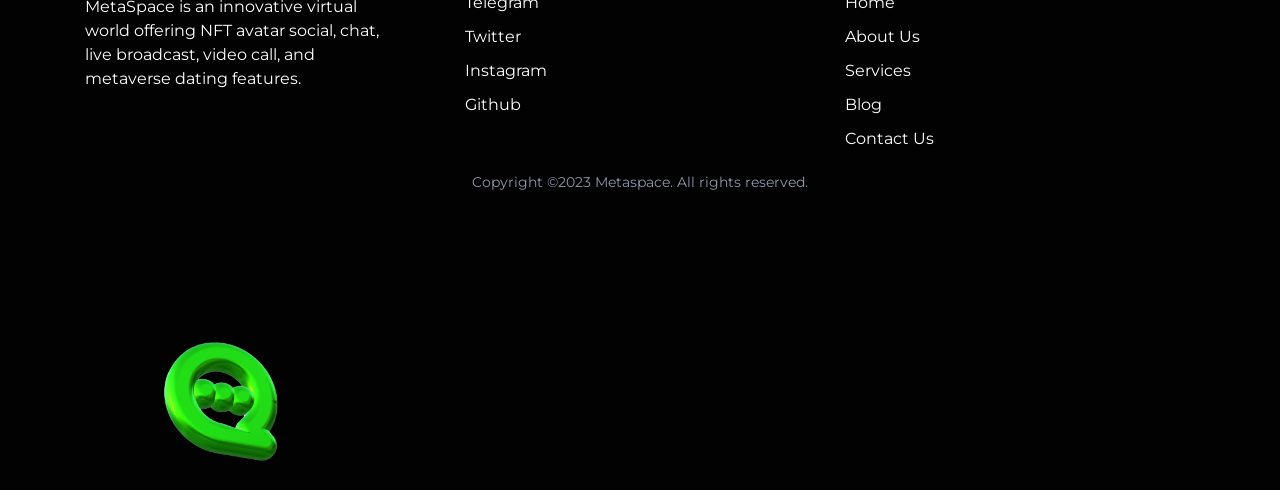
==== commit a0be7485: "added" ====
--- a/index.html
+++ b/index.html
@@ -3,9 +3,11 @@
 <head>
   <meta charset="UTF-8">
   <meta name="viewport" content="width=device-width, initial-scale=1.0">
-  <title>MetaSpacer</title>
+  <title>MetaSpace</title>
+  <link rel="icon" type="image/png" href="/img/MetaFavicon.png">
   <link rel="stylesheet" href="./css/bootstrap.min.css" crossorigin="anonymous">
   <link rel="stylesheet" href="./css/swiper.css">
+  <link rel="stylesheet" href="./starter.css">
   <link rel="stylesheet" href="./css/style.css">
 </head>
 <body>
@@ -43,7 +45,8 @@
                           
                         </ul>
                         <form class="form-inline my-2 my-lg-0">
-                            <button class="btn btn-primary my-2 py-2 my-sm-0 btn-theme" type="submit">Whitepaper</button>
+                            <a href="https://meta-space.gitbook.io/metaspace-whitepaper/" target="_blank" class="btn btn-primary my-2 py-2 my-sm-0 btn-theme">Whitepaper</a>
+                        
                           </form>
                       </div>
                 </div>
@@ -51,18 +54,18 @@
            
             </nav>
           </header>
-          <div class="the-content">
+          <div class="the-content fade-in" data-scroll>
             <h1 class="jumbotron-heading">Communicate in Metaspace, Meet in Metaverse</h1>
             <p class="lead">"Experience the future of communication with metaspace"</p>
             <p>
-              <a href="#" class="btn btn-primary btn-theme my-2">Join TG Community</a>
+              <a href="https://t.me/Meta_Space_Official" target="_blank" class="btn btn-primary btn-theme my-2">Join TG Community</a>
             </p>
           </div>
       
       </div>
       <img class="hero-bg" src="./img/ezgif-2-75b8244db1.gif" alt="">
     </section>
-<section class="por fade-c"  style="margin-top: -30px; z-index: 1;">
+<section class="por fade-c"  style="z-index: 1;">
     <img src="./img/fade.png" class="fade"  style="position: absolute;
     width: 100%;
     margin: auto;
@@ -70,6 +73,7 @@
     <section class="asfo">
         <h2 class="title text-gradient" style="position: relative;
         z-index: 1;">As Featured on</h2>
+        <img src="./img/asfo.png" class="asfo-img" alt="">
         <section class="">
             <div class="swiper-container swiper-loop" dir="ltr">
                 <div class="swiper-wrapper">
@@ -102,8 +106,8 @@
         <h2 class="title text-gradient">Features</h2>
        <div class="container fco" >
             <div class="row">
-                <div class="col-md-3">
-                    <div class="card card-f mb-4 shadow-sm g-box">
+                <div class="col-md-3 fade-in" data-scroll>
+                    <div class="card card-f mb-4 shadow-sm g-box " >
                         <img src="./img/NFT.png" alt="">
                         <div class="card-body">
                         <h5 class="card-title">NFT Avatar Social</h5>
@@ -113,7 +117,7 @@
                   
                   </div>
               
-                  <div class="col-md-3 fmore">
+                  <div class="col-md-3 fmore fade-in delay_2" data-scroll>
                     <div class="card card-f mb-4 shadow-sm g-box">
                         <img src="./img/Chat.png" alt="">
                       <div class="card-body">
@@ -125,7 +129,7 @@
                     </div>
                    
                   </div>
-                  <div class="col-md-3">
+                  <div class="col-md-3 fade-in delay_3" data-scroll>
                     <div class="card card-f mb-4 shadow-sm g-box">
                         <img src="./img/Live.png" alt="">
                       <div class="card-body">
@@ -136,7 +140,7 @@
                       </div>
                     </div>
                   </div>
-                  <div class="col-md-3">
+                  <div class="col-md-3 fade-in delay_4" data-scroll>
                     <div class="card card-f mb-4 shadow-sm g-box">
                         <img src="./img/Video Call.png" alt="">
                         <div class="card-body">
@@ -154,7 +158,7 @@
                
                   <div class="col-md-3">
                     <div class="card card-f mb-4 shadow-sm g-box">
-                        <img src="./img/Meta Dating.png" alt="">
+                        <img src="./img/Meta Dating.png"  alt="">
                       <div class="card-body">
                         <h5 class="card-title">Metaverse Dating</h5>
                         <p class="card-text">
@@ -210,9 +214,9 @@
             <div class="container">
                 <div class="row">
                     <div class="col-md-4">
-                        <img src="./img/boy.png" class="img-responsive boy" alt="">
-                    </div>
-                <div class="col-md-8" style="position: relative; z-index: 2;">
+                        <img src="./img/boy.png" class="img-responsive boy fade-in" data-scroll alt="">
+                    </div>
+                <div class="col-md-8 fade-in-right" style="position: relative; z-index: 2; " data-scroll>
                     <img class="c3 rellax" src="./img/chat 3.png" alt="">
                     <div class="card card-f mb-4 shadow-sm g-box">
                       <div class="card-body">
@@ -241,9 +245,9 @@
         <div class="container">
             <div class="row">
                 <div class="col-md-4">
-                    <img src="./img/alita.png" class="img-responsive alita" alt="">
-                </div>
-            <div class="col-md-8" style="position: relative; z-index: 2;">
+                    <img src="./img/alita.png" data-scroll class="img-responsive alita fade-in-right" alt="">
+                </div>
+            <div class="col-md-8 fade-in-left" style="position: relative; z-index: 2;" data-scroll>
                 <div class="card card-f mb-4 shadow-sm g-box">
                   <div class="card-body">
                       <div>
@@ -276,7 +280,7 @@
 <section class="roadmap-section spacer por" id="roadmap">
     <img src="./img/b-circle.png" class="b-circle rellax" data-rellax-speed="-2" alt="">
     <div class="container">
-        <div class="title-box mb-5">
+        <div class="title-box mb-5 fade-in" data-scroll>
             <h2 class="title text-gradient mb-3">Roadmap</h2>
             <p class="lead">
                 MetaSpace has an ambitious roadmap to improve the platform and add new features to provide a more immersive and engaging experience for users.
@@ -294,69 +298,59 @@
             <div class="gv">
                 <div class="card-map">
                     <div class="row">
-                        <div class="col-md-6 pr-5">
+                        <div class="col-md-6 pr-5 fade-in" data-scroll>
                           <h2 class="heading">Phase 1</h2>
                           <div class="card-text">
                               <ul class="list">
-                                  <li>Launch of the MetaSpace platform with NFT avatar social, chat, live broadcast, video call and metaverse dating.</li>
-                                  <li>
-                                      Conduct user research and gather feedback to improve the platform and user experience.
-                                  </li>
-                                  <li>
-                                      Launch virtual events to bring users together and encourage interaction.
-                                  </li>
+                                  <li>MetaSpace Idea Born</li>
+                                  <li>Social Media Community Creation</li>
+                                  <li>MetaSpace Website V1.0 Live</li>
+                                  <li>Smart Contract Development</li>
+                                  <li>Whitepaper</li>
+                                  <li>Community Building</li>
+                                  <li>Marketing Phase 1</li>
+                                  <li>Press Release</li>
+                                  
                               </ul>
                         </div>
                         </div>
-                        <div class="col-md-6 pl-5">
+                        <div class="col-md-6 pl-5 fade-in delay_2" data-scroll>
                           <h2 class="heading">Phase 2</h2>
                           <div class="card-text">
                               <ul class="list">
-                                  <li>
-                                    Implement additional platform features such as a virtual marketplace where users can buy, sell, and exchange NFTs.
-                                  </li>
-                                  <li>
-                                    Expands the Metaverse Dating space to create a more diverse and inclusive community. 
-                                  </li>
-                                  <li>
-                                    Develop new tools to improve user privacy and security. 
-                                  </li>
+                                  <li>AMAs</li>
+                                  <li>Marketing Phase 2</li>
+                                  <li>Presale Launching</li>
+                                  <li>Launch of the MetaSpace platform with NFT avatar social, chat, live broadcast, video call, and metaverse dating.</li>
+                                  <li>An offline symposium will be held in Hong Kong in mid-April.</li>
+                                  <li>Conduct user research and gather feedback to improve the platform and user experience.</li>
+                                  <li>Launch virtual events to bring users together and encourage interaction.</li>
                               </ul>
                         </div>
                         </div>
                         
                     </div>
                     <div class="row mt-5">
-                        <div class="col-md-6 pr-5">
+                        <div class="col-md-6 pr-5 fade-in delay_3" data-scroll>
                           <h2 class="heading">Phase 3</h2>
                           <div class="card-text">
                               <ul class="list">
-                                  <li>
-                                    Integrate augmented and virtual reality technologies to create more immersive user experiences. 
-                                  </li>
-                                  <li>
-                                    Launch virtual worlds and gaming experiences in the metaverse, giving users more entertainment options.
-                                  </li>
-                                  <li>
-                                    Implement a new revenue sharing model to allow users to monetize their creativity and talents. 
-                                  </li>
+                                  <li>Implement additional platform features such as a virtual marketplace where users can buy, sell, and exchange NFTs.</li>
+                                  <li>Expands the Metaverse Dating space to create a more diverse and inclusive community.</li>
+                                  <li>Develop new tools to improve user privacy and security.</li>
+                                  <li>Integrate augmented and virtual reality technologies to create more immersive user experiences.</li>
+                                  <li>Launch virtual worlds and gaming experiences in the metaverse, giving users more entertainment options.</li>
                               </ul>
                         </div>
                         </div>
-                        <div class="col-md-6 pl-5">
+                        <div class="col-md-6 pl-5 fade-in delay_3" data-scroll>
                           <h2 class="heading">Phase 4</h2>
                           <div class="card-text">
                               <ul class="list">
-                                  <li>
-                                    Expands the platform by supporting additional languages ​​and cultures, making it more accessible to users around the world.
-                                    </li>
-                                  <li>
-                                    Works with other companies and organizations to bring new experiences and opportunities to users. 
-                                  </li>
-                                  <li>
-                                    Continuously improve the platform based on user feedback and technological advances. 
-
-                                  </li>
+                                  <li>Implement a new revenue-sharing model to allow users to monetize their creativity and talents.</li>
+                                  <li>Expands the platform by supporting additional languages and cultures, making it more accessible to users around the world.</li>
+                                  <li>Works with other companies and organizations to bring new experiences and opportunities to users.</li>
+                                  <li>Continuously improve the platform based on user feedback and technological advances.</li>
                               </ul>
                         </div>
                         </div>
@@ -444,8 +438,8 @@
 <section class="visioin-section spacer" id="tokenomics">
     <div class="container">
         <div class="row">
-            <div class="col-md-6">
-                <div>
+            <div class="col-md-6 ">
+                <div class="fade-in" data-scroll>
                     <h2 class="title text-gradient text-left mb-3">Token Utility</h2>
                     <div class="card-text">
                         <p class="text">
@@ -453,7 +447,7 @@
                         </p>
                   </div>
                 </div>
-                <div class="mt-5 pt-2">
+                <div class="mt-5 pt-2 fade-in delay_2"  data-scroll>
                     <h2 class="title text-gradient text-left mb-3">Token Economics</h2>
                     <div class="card-text">
                         <p class="text">
@@ -465,7 +459,7 @@
                 </div>
                
             </div>
-        <div class="col-md-6" style="position: relative; z-index: 2;">
+        <div class="col-md-6"  style="position: relative; z-index: 2;">
             <div class="card card-f mb-4 shadow-sm g-box">
               <div class="card-body">
                   <div>
@@ -480,15 +474,15 @@
                 <ul class="token-list">
                     <li>
                         <p>Token Name</p>
-                        <h4>META</h4>
+                        <h4>METASPACE</h4>
                     </li>
                     <li>
                         <p>Token Type</p>
-                        <h4>ERC-20</h4>
+                        <h4>BSC</h4>
                     </li>
                     <li>
                         <p>Token Supply</p>
-                        <h4>10 billion</h4>
+                        <h4>100,000,000</h4>
                     </li>
                 </ul>
                 <h2 class="heading text-gradient">Token Distribution</h2>
@@ -500,10 +494,13 @@
                     <li>5% for community and ecosystem development .</li>
                 </ul>
                 <h2 class="heading text-gradient my-3">$META Token Contract</h2>
-                <div class="input-group mb-3">
-                    <input id="copyText1" type="text" class="form-control token-input" value="0x000000000000000000000000000000000000dEaD">
+                <div class="copy-box">
+                    <p id="copyText1">
+                      0x2B1fF4B51d15dE191f77c4d29a4328b7d9451772
+                    </p>
+                 
                     <div class="input-group-append">
-                        <button class="btn btn-primary  btn-theme" type="submit" onclick="copy();">Copy</button>
+                        <button class="btn btn-primary  btn-theme"  onclick="copyToClipboard('#copyText1')">Copy</button>
                     </div>
                   </div>
 
@@ -520,7 +517,7 @@
     <h2 class="title text-gradient">Team Members</h2>
         <div class="container">
             <div class="row">
-            <div class="col-md-3">
+            <div class="col-md-3 fade-in" data-scroll>
                 <div class="card mb-4 shadow-sm g-box">
                     <img class="team-img" src="./img/01.jpeg" alt="">
                     <div class="card-body">
@@ -532,7 +529,7 @@
                     </div>
                 </div>
               </div>
-              <div class="col-md-3">
+              <div class="col-md-3 fade-in delay_2" data-scroll>
                 <div class="card mb-4 shadow-sm g-box">
                     <img class="team-img" src="./img/03.jpeg" alt="">
                     <div class="card-body">
@@ -544,7 +541,7 @@
                     </div>
                 </div>
               </div>
-              <div class="col-md-3">
+              <div class="col-md-3 fade-in delay_3" data-scroll>
                 <div class="card mb-4 shadow-sm g-box">
                     <img class="team-img" src="./img/02.jpeg" alt="">
                     <div class="card-body">
@@ -556,7 +553,7 @@
                     </div>
                 </div>
               </div>
-              <div class="col-md-3">
+              <div class="col-md-3 fade-in delay_4" data-scroll>
                 <div class="card mb-4 shadow-sm g-box">
                     <img class="team-img" src="./img/04.jpeg" alt="">
                     <div class="card-body">
@@ -580,14 +577,14 @@
         <div class="col-md-4 pr-5">
             <img style="width: 205px;" src="./img/mt1.png" alt="">
           <p>
-            Reinventing the way of creating websites, we aim to create the most master-peaced WordPress theme available on the market.
+            MetaSpace is an innovative virtual world offering NFT avatar social, chat, live broadcast, video call, and metaverse dating features.
           </p>
         </div>
         <div class="col-md-4">
           <h5 class="line-title">Social</h5>
           <ul class="list-unstyled">
-            <li><a href="">Facebook</a></li>
-            <li><a href="">Twitter</a></li>
+            <li><a href="https://t.me/Meta_Space_Official" target="_blank">Telegram</a></li>
+            <li><a href="https://twitter.com/MetaSpace_World" target="_blank">Twitter</a></li>
             <li><a href="">Instagram</a></li>
             <li><a href="">Github</a></li>
           </ul>
@@ -603,7 +600,7 @@
           </ul>
         </div>
       </div>
-      <p class="copyright text-center mb-0">Copyright ©2022 Metaspace. All rights reserved.</p>
+      <p class="copyright text-center mb-0">Copyright ©2023 Metaspace. All rights reserved.</p>
     </div>
   </footer>
 
@@ -612,8 +609,18 @@
   <script src="https://stackpath.bootstrapcdn.com/bootstrap/4.5.0/js/bootstrap.min.js" crossorigin="anonymous"></script>
   <script src="https://cdn.jsdelivr.net/gh/dixonandmoe/rellax@master/rellax.min.js"></script>
   <script src="./js/swiper.js"></script>
+  <script src="./scroll-out.js"></script>
   <script src="./js/controller.js"></script>
   <script>
+
+// copy 
+function copyToClipboard(element) {
+    var $temp = $("<input>");
+    $("body").append($temp);
+    $temp.val($(element).text()).select();
+    document.execCommand("copy");
+    $temp.remove();
+}
 
   </script>
 </body>
--- a/starter.css
+++ b/starter.css
@@ -0,0 +1,515 @@
+@import url('https://fonts.googleapis.com/css2?family=Raleway:wght@300;400;600;700;800;900&display=swap');
+body {
+	font-family: 'Raleway', sans-serif;
+}
+:root {
+	--theme-color: #0063FD; 
+	--theme-color1: #0063FD; 
+	--theme-color2: #0063FD;
+	--green-color: #9ee664;
+	--yellow-color: #0063FD;
+	--star-color: #e6ac64;
+	--theme-dark:#22242F;
+	--black-color: #000;
+	--dark-color: #212121;
+	--light-color:#888888;
+	--text-color:#676767;
+	--title-fontsize: 60px;
+	--text-fontsize:16px;
+	--swiper-pagination-color: #00796B;
+	--swiper-theme-color:#FFC107;
+	--swiper-navigation-size:35px;
+	--btn-radious: 4px;
+	--btn-round: 40px;
+	--gray-color: #EDEDF2;
+	--gray-grade: radial-gradient(68.41% 102.62% at 50% 50%, #FFFFFF 0%, #F0F7FF 100%);
+}
+
+[data-scroll="in"].reveal-text,
+[data-scroll="in"].reveal-text::after {
+	-webkit-animation-delay: .1s;
+	        animation-delay: .1s;
+	-webkit-animation-iteration-count: 1;
+	        animation-iteration-count: 1;
+	-webkit-animation-duration: 800ms;
+	        animation-duration: 800ms;
+	-webkit-animation-fill-mode: both;
+	        animation-fill-mode: both;
+	-webkit-animation-timing-function: cubic-bezier(0, 0, 0.2, 1);
+	        animation-timing-function: cubic-bezier(0, 0, 0.2, 1);
+}
+[data-scroll="in"].delay.reveal-text,
+[data-scroll="in"].delay.reveal-text::after {
+-webkit-animation-delay: .5s;
+	        animation-delay: .5s;
+}
+
+[data-scroll="in"].reveal-text {
+	position: relative;
+	display: inline-block;
+	-webkit-user-select: none;
+	   -moz-user-select: none;
+	    -ms-user-select: none;
+	        user-select: none;
+	-webkit-animation-name: reveal-text;
+	        animation-name: reveal-text;
+	/*color: #fff;*/
+	white-space: nowrap;
+	cursor: default
+}
+
+[data-scroll="in"].reveal-text::after {
+	content: "";
+	position: absolute;
+	z-index: 999;
+	top: 0;
+	left: 0;
+	right: 0;
+	bottom: 0;
+	background-color: var(--reveal-color);
+	-webkit-transform: scaleX(0);
+	        transform: scaleX(0);
+	-webkit-transform-origin: 0 50%;
+	        transform-origin: 0 50%;
+	pointer-events: none;
+	-webkit-animation-name: revealer-text;
+	        animation-name: revealer-text;
+}
+
+@-webkit-keyframes reveal-text {
+	from {
+		-webkit-clip-path: inset(0 100% 0 0);
+		        clip-path: inset(0 100% 0 0);
+	}
+	to {
+		-webkit-clip-path: inset(0 0 0 0);
+		        clip-path: inset(0 0 0 0);
+	}
+}
+
+@keyframes reveal-text {
+	from {
+		-webkit-clip-path: inset(0 100% 0 0);
+		        clip-path: inset(0 100% 0 0);
+	}
+	to {
+		-webkit-clip-path: inset(0 0 0 0);
+		        clip-path: inset(0 0 0 0);
+	}
+}
+
+@-webkit-keyframes revealer-text {
+	0%,
+	50% {
+		-webkit-transform-origin: 0 50%;
+		        transform-origin: 0 50%;
+	}
+
+	60%,
+	100% {
+		-webkit-transform-origin: 100% 50%;
+		        transform-origin: 100% 50%;
+	}
+
+	60% {
+		-webkit-transform: scaleX(1);
+		        transform: scaleX(1);
+	}
+
+	100% {
+		-webkit-transform: scaleX(0);
+		        transform: scaleX(0);
+	}
+}
+
+@keyframes revealer-text {
+	0%,
+	50% {
+		-webkit-transform-origin: 0 50%;
+		        transform-origin: 0 50%;
+	}
+
+	60%,
+	100% {
+		-webkit-transform-origin: 100% 50%;
+		        transform-origin: 100% 50%;
+	}
+
+	60% {
+		-webkit-transform: scaleX(1);
+		        transform: scaleX(1);
+	}
+
+	100% {
+		-webkit-transform: scaleX(0);
+		        transform: scaleX(0);
+	}
+}
+
+.intro-section {
+	text-align: center;
+	display: -webkit-box;
+	display: flex;
+	-webkit-box-orient: vertical;
+	-webkit-box-direction: normal;
+			flex-direction: column;
+	-webkit-box-align: center;
+			align-items: center;
+	-webkit-box-pack: center;
+			justify-content: center;
+  }
+  
+  .content-section {
+	--scroll-length: 1.5;
+	height: calc( var(--scroll-length) * 100vh );
+	width: 100%;
+  }
+  .content-section .content .subheading,
+  .content-section .content .paragraph {
+	opacity: 1;
+	opacity: calc( 1 + var(--viewport-y) );
+  }
+  
+  .figure {
+	width: 100%;
+	height: 100vh;
+	margin: 0;
+	position: absolute;
+	top: 0;
+	left: 0;
+  }
+  .figure > img {
+	display: block;
+	width: 100%;
+	height: 100%;
+	max-width: 100%;
+	-o-object-fit: cover;
+	   object-fit: cover;
+	-o-object-position: center center;
+	   object-position: center center;
+  }
+  
+  .content {
+	position: absolute;
+	top: 0;
+	left: 0;
+	width: 100%;
+	height: 100%;
+	max-width: 35em;
+	display: grid;
+	grid-template-rows: 1fr 1fr;
+	color: white;
+	padding: 2em;
+	font-size: 2.5vmin;
+  }
+  .content * {
+	text-shadow: 0 0 4vmin rgba(0, 0, 0, 0.25);
+  }
+  .content > .header {
+	grid-row: 1 / 2;
+	display: -webkit-box;
+	display: flex;
+	-webkit-box-orient: vertical;
+	-webkit-box-direction: normal;
+			flex-direction: column;
+	-webkit-box-pack: end;
+			justify-content: flex-end;
+  }
+  .content > .paragraph {
+	grid-row: 2 / 3;
+	line-height: 1.5;
+  }
+  
+  .heading {
+	font-size: 2.75em;
+	margin: 0;
+  }
+  
+  .subheading {
+	font-size: 1.25em;
+	font-weight: 600;
+	margin-bottom: .5em;
+  }
+  
+  /* ---------------------------------- */
+  .figure {
+	--scale: calc(.8 +
+	  (.2 * var(--scroll-length) * var(--visible-y))
+	);
+	position: -webkit-sticky;
+	position: sticky;
+	top: 0;
+	left: 0;
+	margin: 0;
+	display: block;
+	overflow: hidden;
+	will-change: transform;
+	-webkit-transform: scale(var(--scale));
+			transform: scale(var(--scale));
+  }
+  .figure:before {
+	content: '';
+	position: absolute;
+	top: 0;
+	left: 0;
+	width: 100%;
+	height: 100%;
+	z-index: 1;
+	background-color: black;
+	opacity: calc( var(--visible-y) );
+  }
+  .figure > img {
+	display: block;
+	will-change: transform;
+	-webkit-transform: scale(calc(1 / var(--scale)));
+			transform: scale(calc(1 / var(--scale)));
+  }
+  
+  /* ---------------------------------- */
+  .char {
+	display: inline-block;
+	opacity: calc(  1 + (  ( var(--viewport-y) * 1.5 ) - var(--char-percent) ) );
+  }
+
+  
+  .heading,
+  .intro-heading {
+	font-weight: 700;
+  }
+  
+
+  
+.fade-in[data-scroll] {
+	opacity: 0;
+	will-change: transform, scale, opacity;
+	-webkit-transform: translateY(6rem) scale(0.93);
+			transform: translateY(6rem) scale(0.93);
+	transition: all 1.5s cubic-bezier(0.165, 0.84, 0.44, 1);
+  }
+
+  .fade-in-up[data-scroll] {
+	opacity: 0;
+	will-change: transform, scale, opacity;
+	-webkit-transform: translateY(-6rem) scale(0.93);
+			transform: translateY(-6rem) scale(0.93);
+	transition: all 1.5s cubic-bezier(0.165, 0.84, 0.44, 1);
+  }
+
+.fade-in-right[data-scroll] {
+	opacity: 0;
+	will-change: transform, scale, opacity;
+	-webkit-transform: translatex(6rem) scale(0.93);
+			transform: translatex(6rem) scale(0.93);
+	transition: all 1.5s cubic-bezier(0.165, 0.84, 0.44, 1);
+  }
+  .fade-in-left[data-scroll] {
+	opacity: 0;
+	will-change: transform, scale, opacity;
+	-webkit-transform: translatex(-6rem) scale(0.93);
+			transform: translatex(-6rem) scale(0.93);
+	transition: all 1.5s cubic-bezier(0.165, 0.84, 0.44, 1);
+  }
+  
+  .fade-in[data-scroll="in"], .fade-in-right[data-scroll="in"], .fade-in-left[data-scroll="in"], .fade-in-up[data-scroll="in"] {
+	opacity: 1;
+	-webkit-transform: translateY(0) scale(1);
+			transform: translateY(0) scale(1);
+  }
+  
+  .splitting .char {
+	color: transparent;
+  }
+  .splitting .char:after {
+	visibility: visible;
+	color: #000;
+	opacity: 0;
+	-webkit-transform: translateY(30%);
+			transform: translateY(30%);
+	transition: all 0.6s cubic-bezier(0.175, 0.885, 0.32, 1.275);
+	transition-delay: calc(.2s + (.04s * var(--char-index) ) );
+  }
+  
+  .fade-in[data-scroll="in"] .char:after {
+	opacity: 1;
+	-webkit-transform: translateY(0);
+			transform: translateY(0);
+  }
+  
+  
+/* spin container */
+
+.spin-container {
+  width: 100%;
+  height: 100%;
+  -webkit-animation: spin 12s linear infinite;
+          animation: spin 12s linear infinite;
+  position: relative;
+}
+.box {
+  width: 60vmin;
+  height: 60vmin;
+  border: 1px dashed rgba(255, 255, 255, 0.4);
+  position: relative;
+}
+.shape {
+  width: 100%;
+  height: 100%;
+  transition: border-radius 1s ease-out;
+  border-radius: 60% 40% 30% 70% / 60% 30% 70% 40%;
+  -webkit-animation: morph 8s ease-in-out infinite both alternate;
+          animation: morph 8s ease-in-out infinite both alternate;
+  position: absolute;
+  overflow: hidden;
+  z-index: 5;
+}
+
+.bd {
+  width: 142%;
+  height: 142%;
+  position: absolute;
+  left: -21%;
+  top: -21%;
+  background: url(../img/one.jpg);
+  background-size: 100%;
+  background-position: center center;
+  display: flex;
+  color: #003;
+  font-size: 5vw;
+  font-weight: bold;
+  align-items: center;
+  justify-content: center;
+  text-align: center;
+  text-transform: uppercase;
+  animation: spin 12s linear infinite reverse;
+  opacity: 1;
+  z-index: 2;
+}
+
+
+@-webkit-keyframes spin {
+  to {
+    -webkit-transform: rotate(1turn);
+            transform: rotate(1turn);
+  }
+}
+@keyframes spin {
+  to {
+    -webkit-transform: rotate(1turn);
+            transform: rotate(1turn);
+  }
+}
+
+@-webkit-keyframes morph {
+	0% {
+	  border-radius: 40% 60% 60% 40% / 60% 30% 70% 40%;
+	}
+	100% {
+	  border-radius: 40% 60%;
+	}
+  }
+  
+  @keyframes morph {
+	0% {
+	  border-radius: 40% 60% 60% 40% / 60% 30% 70% 40%;
+	}
+	100% {
+	  border-radius: 40% 60%;
+	}
+  }
+  
+  
+  .delay_1 {
+	transition-delay: 200ms;
+	animation-delay: 200ms;
+  }
+  
+  .delay_2 {
+	transition-delay: 400ms !important;
+	animation-delay: 400ms !important;
+  }
+  
+  .delay_3 {
+	transition-delay: 600ms !important;
+	animation-delay: 600ms !important;
+	
+  }
+  
+  .delay_4 {
+	transition-delay: 800ms !important;
+	animation-delay: 800ms !important;
+	
+  }
+  
+  .delay_5 {
+	transition-delay: 1000ms !important;
+	animation-delay: 1000ms !important;
+	
+  }
+  
+  .delay_6 {
+	transition-delay: 1200ms !important;
+	animation-delay: 1200ms !important;
+	
+  }
+  
+  .delay_7 {
+	transition-delay: 1400ms !important;
+	animation-delay: 1400ms !important;
+	
+  }
+  
+  .delay_8 {
+	transition-delay: 1600ms !important;
+	animation-delay: 1600ms !important;
+	
+  }
+  
+  .delay_9 {
+	transition-delay: 1800ms !important;
+	animation-delay: 1800ms !important;
+	
+  }
+  
+  .delay_10 {
+	transition-delay: 2000ms !important;
+	animation-delay: 2000ms !important;
+	
+  }
+
+.add-scroll {
+	max-height: 400px;
+	overflow-y: scroll;
+	padding-right: 10px;
+	margin-right: 10px;
+  }
+  /* Scrollbar Styling */
+.add-scroll::-webkit-scrollbar {
+    width: 5px;
+}
+ 
+.add-scroll::-webkit-scrollbar-track {
+    background-color: #ebebeb;
+    -webkit-border-radius: 10px;
+	border-radius: 10px;
+	margin-right: 10px;
+}
+
+.add-scroll::-webkit-scrollbar-thumb {
+    -webkit-border-radius: 10px;
+    border-radius: 10px;
+    background: #7B7B7B; 
+}
+
+
+.animation-child {
+	opacity: 0;
+	will-change: transform, scale, opacity;
+	-webkit-transform: translateY(6rem) scale(0.93);
+			transform: translateY(6rem) scale(0.93);
+	transition: all 1.5s cubic-bezier(0.165, 0.84, 0.44, 1);
+  }
+  [data-scroll="in"] .animation-child {
+	opacity: 1;
+	-webkit-transform: translateY(0) scale(1);
+			transform: translateY(0) scale(1);
+}
--- a/css/style.css
+++ b/css/style.css
@@ -14,7 +14,7 @@
     z-index: 100;
 }
 .f-section {
-    margin-top: -150px;
+    margin-top: 80px;
 }
 .asfo {
     /* position: relative; */
@@ -86,22 +86,29 @@
 }
 
 .asfo {
-    background: url(../img/asfo.png);
-    width: 100%;
-    height: 500px;
+    /* background: url(../img/asfo.png); */
+    width: 100%;
+    /* height: 340px; */
     background-position-x: center;
     background-position-y: 50px;
     background-color: #ff000000;
     left: 0;
     /* top: 270px; */
-    bottom: -300px;
     z-index: 1;
     background-repeat: no-repeat;
     padding-top: 50px;
-  
+    background-size: cover;
+    position: relative;
+  
+}
+.asfo-img {
+    position: absolute;
+        width: 100%;
+        margin: auto;
+        top: 60px;
 }
 .swiper-loop .swiper-slide img {
-    width: 170px;
+    width: 200px;
 }
 .swiper-loop {
     transform: rotate(-6deg);
@@ -144,7 +151,7 @@
     margin-top: -56px;
 }
 .f-section .card-title {
-    margin-top: -15px;
+    /* margin-top: -15px; */
 }
 
 .glass {
@@ -226,7 +233,7 @@
     width: 540px;
     margin-left: -100px;
     position: relative;
-    z-index: 100;
+    z-index: 1;
   }
   .card-map {
  background: #26283d6b;
@@ -507,6 +514,28 @@
     top: 0;
 }
 
+#copyText1{
+    display: block;
+    width: 100%;
+    font-size: 1rem;
+    line-height: 1.5;
+    color: #495057;
+    background-color: #fff;
+    background-clip: padding-box;
+    border: 1px solid #ced4da;
+    margin: 0;
+    border-radius: 0px 0px 0px 0px;
+    vertical-align: middle;
+    padding-top: 10px;
+    padding: 10px;
+    border-radius: 40px;
+    margin-right: 8px;
+    background: none;
+    color: #cacaca;
+}
+.copy-box {
+    display: flex;
+}
 
   /* mobile css START herer =====================================*/
 @media (max-width: 767px) {
@@ -523,7 +552,7 @@
         margin-top: -40px !important;
     }
    .f-section {
-        margin-top: -60px;
+        margin-top: 70px;
 }
 .asfo > .title {
     top: 20px;
@@ -545,7 +574,7 @@
         width: 100%;
         margin-left: 0;
         position: relative;
-        z-index: 100;
+        z-index: 10;
 }
 .the-content .lead {
     font-size: 16px;
@@ -553,9 +582,9 @@
 }
 
 .asfo {
-    background: url(../img/asfo.png);
-    width: 100%;
-    height: 333px;
+    /* background: url(../img/asfo.png); */
+    width: 100%;
+   height: 340px;
     background-position-x: center;
     background-position-y: 80px;
     background-color: #ff000000;
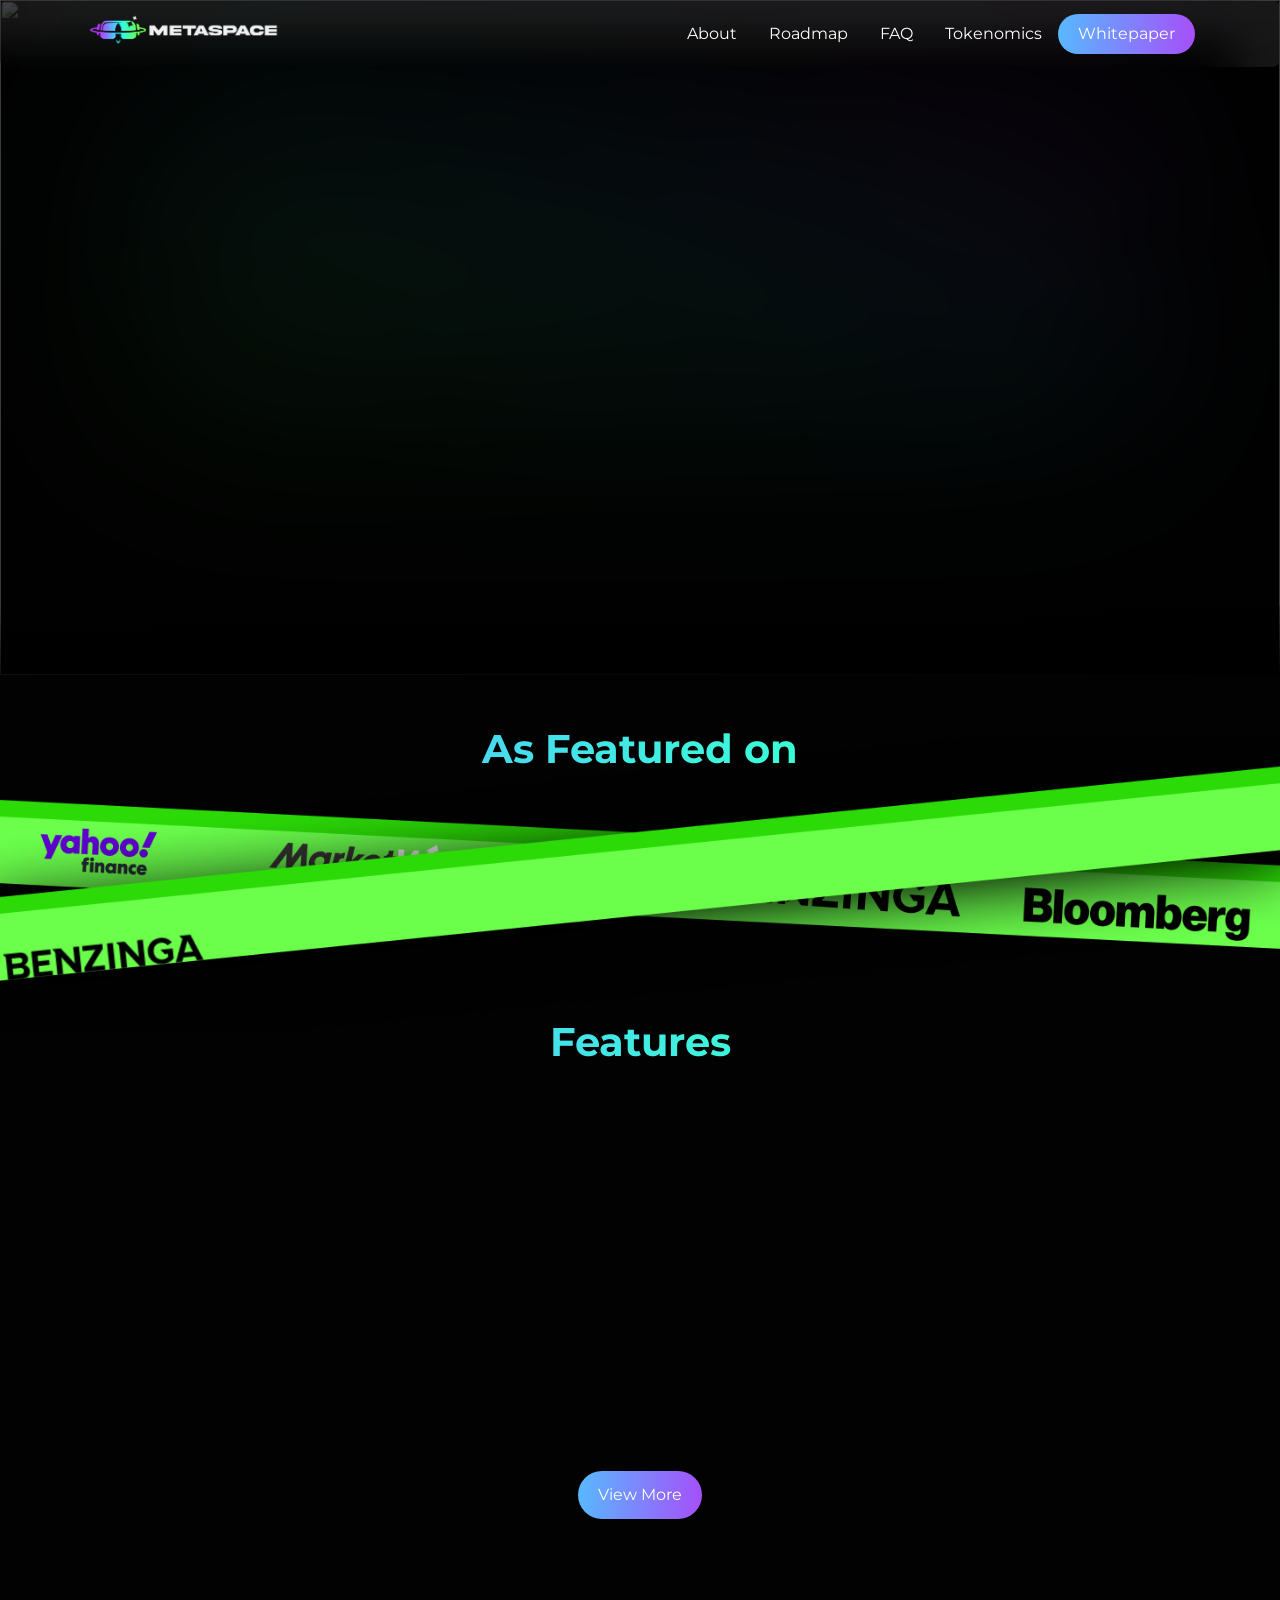
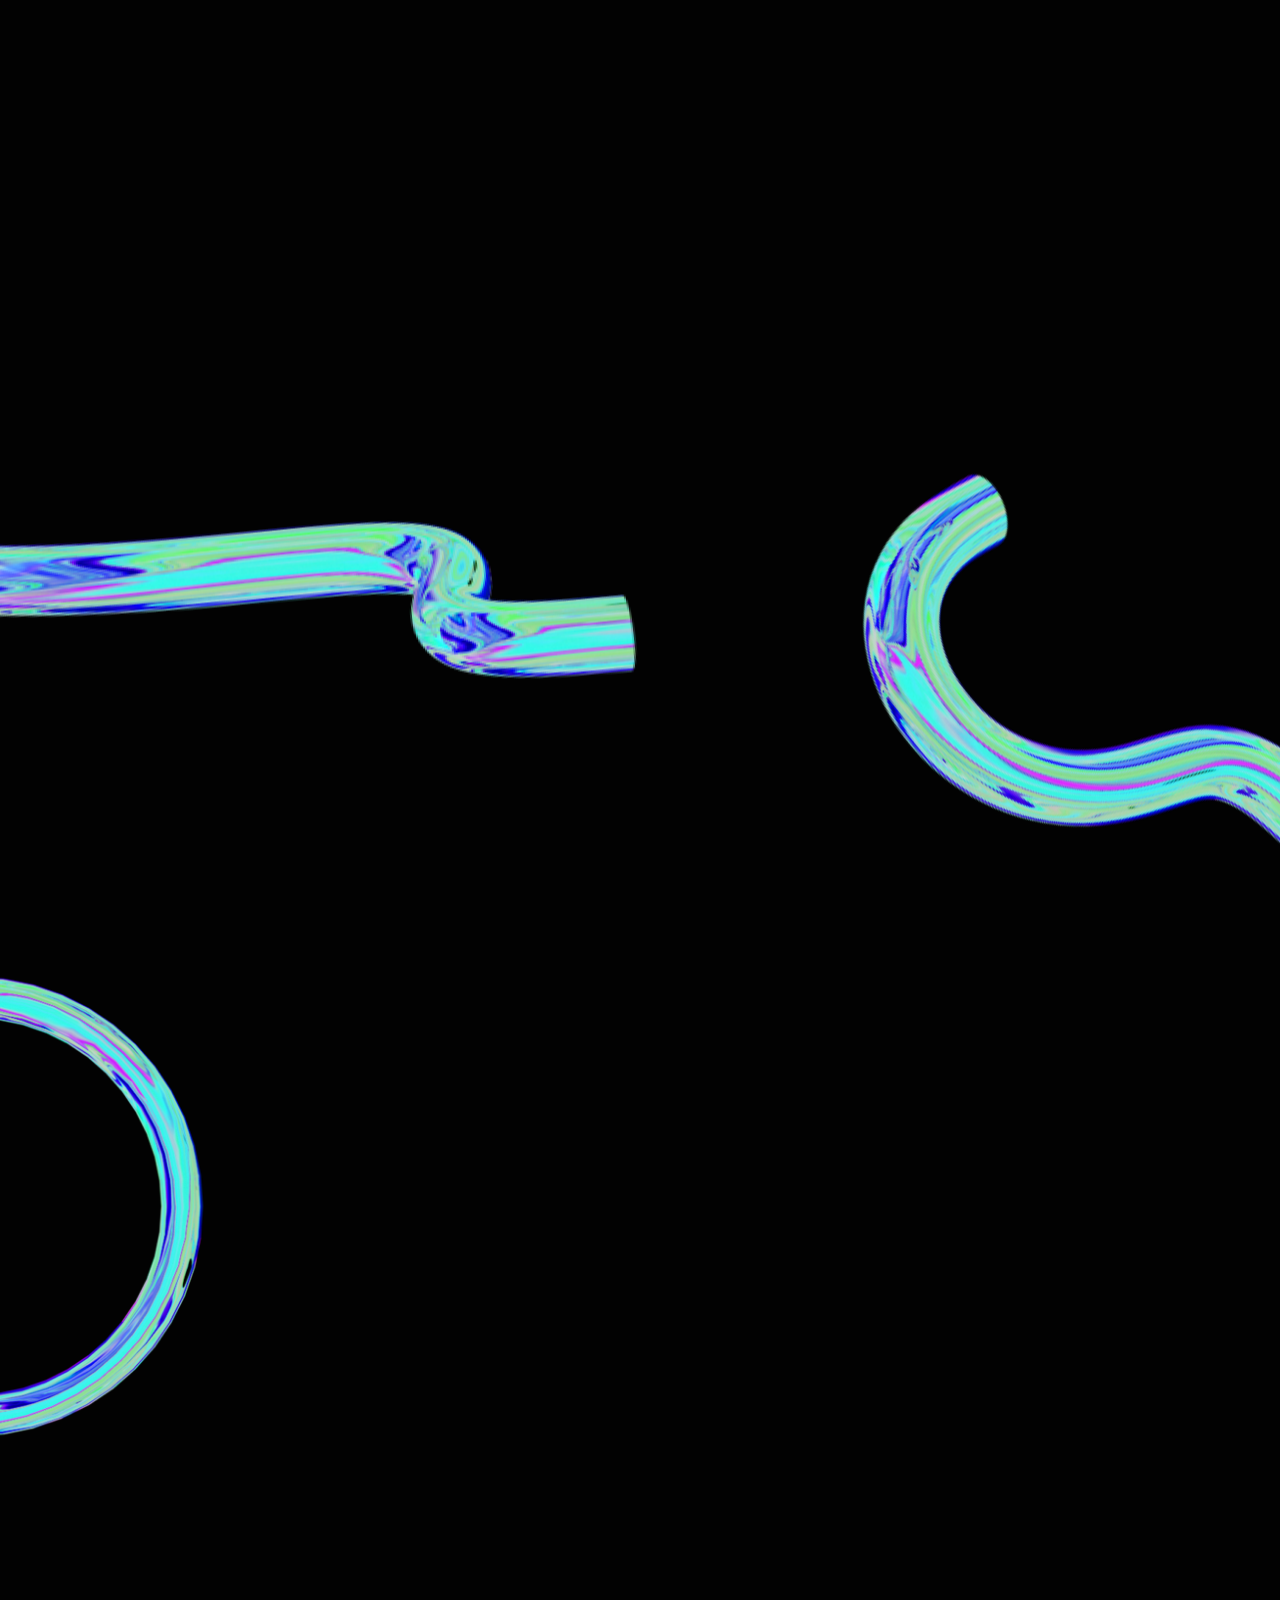
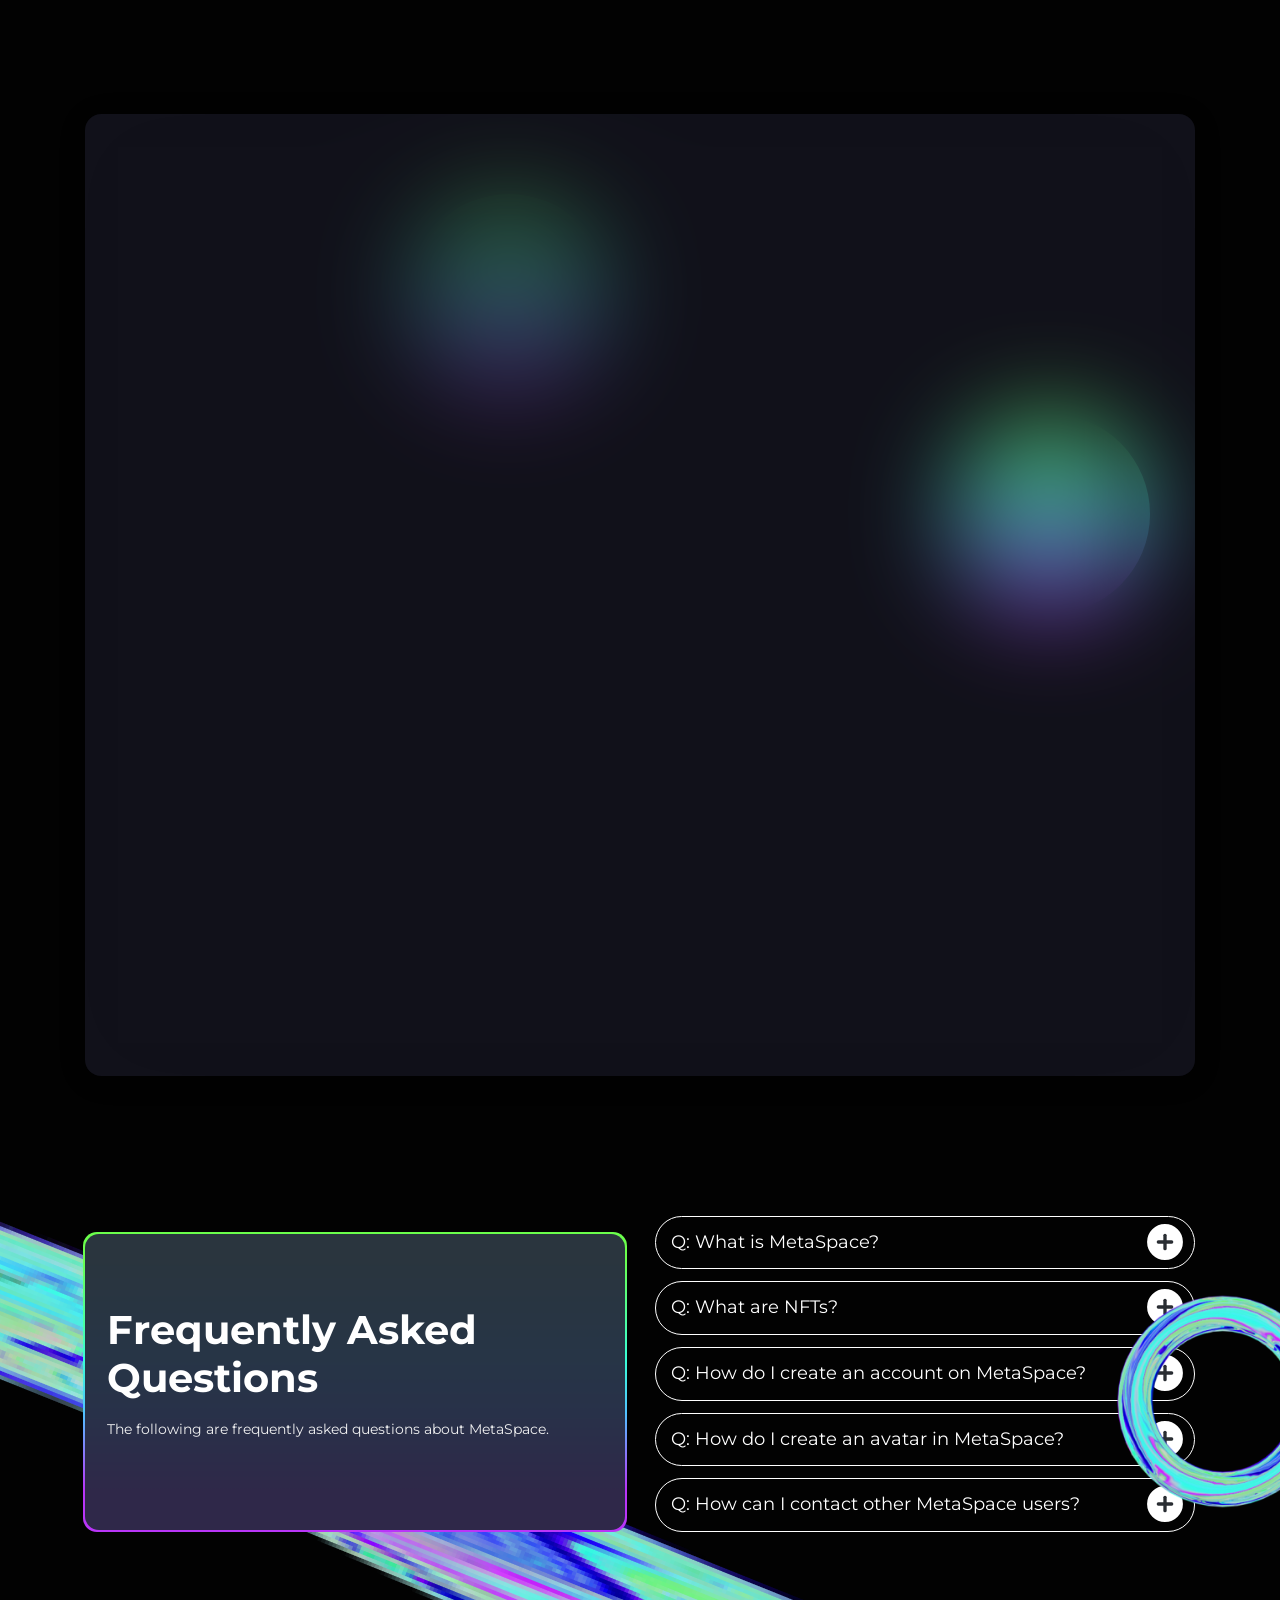
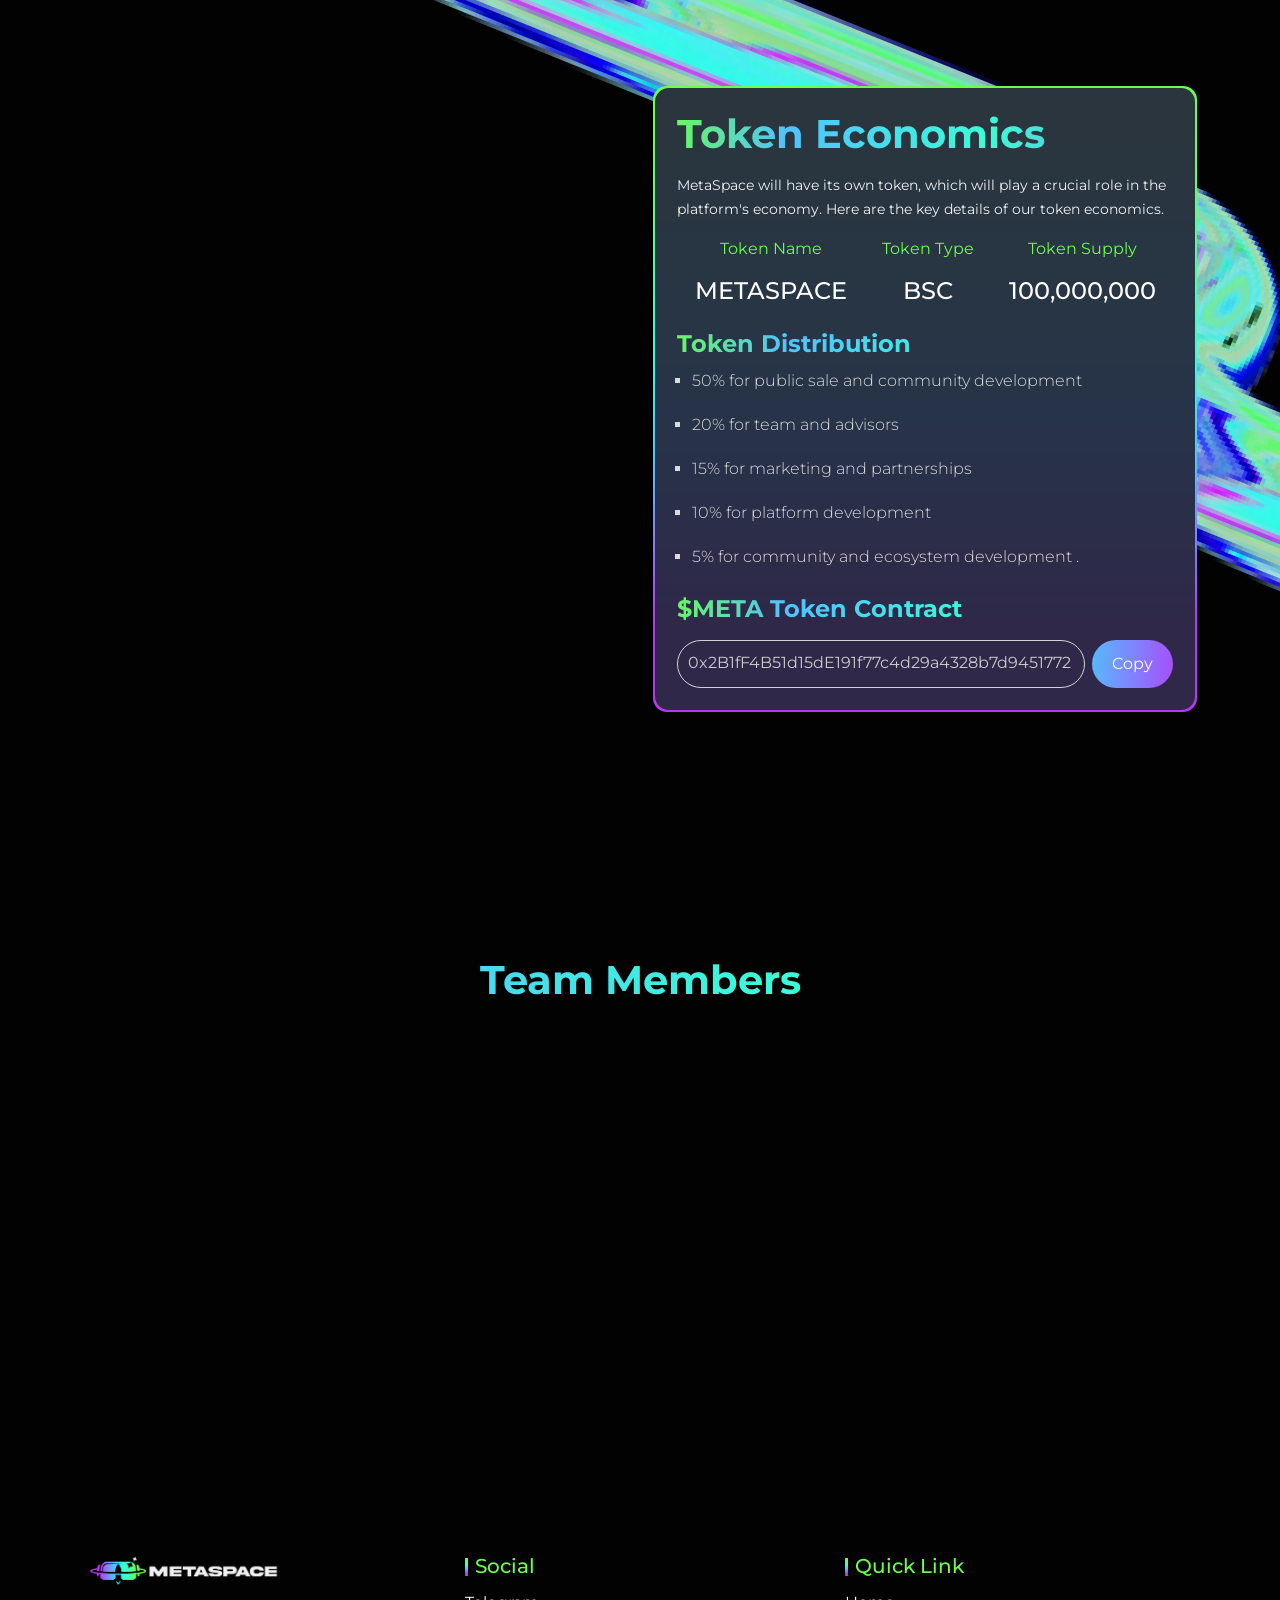
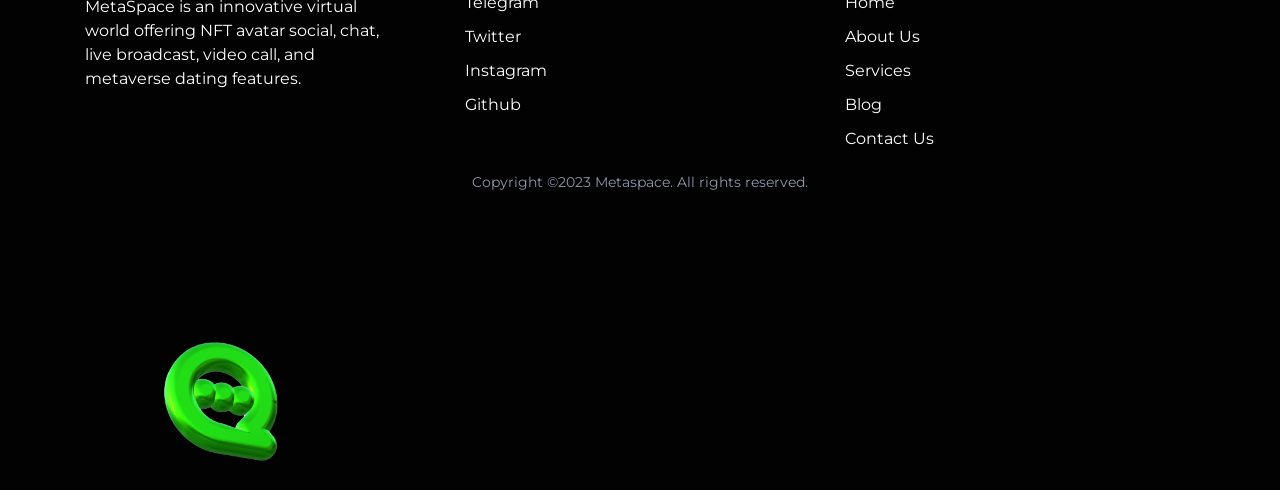
==== commit bd631e23: "added" ====
--- a/index.html
+++ b/index.html
@@ -65,7 +65,7 @@
       </div>
       <img class="hero-bg" src="./img/ezgif-2-75b8244db1.gif" alt="">
     </section>
-<section class="por fade-c"  style="z-index: 1;">
+<section class="por fade-c asfo-container"  style="z-index: 1;">
     <img src="./img/fade.png" class="fade"  style="position: absolute;
     width: 100%;
     margin: auto;
@@ -278,7 +278,7 @@
     </div>
 </section>
 <section class="roadmap-section spacer por" id="roadmap">
-    <img src="./img/b-circle.png" class="b-circle rellax" data-rellax-speed="-2" alt="">
+    <img src="./img/b-circle.png" class="b-circle rellax" data-rellax-speed="-4" alt="">
     <div class="container">
         <div class="title-box mb-5 fade-in" data-scroll>
             <h2 class="title text-gradient mb-3">Roadmap</h2>
--- a/css/style.css
+++ b/css/style.css
@@ -536,11 +536,26 @@
 .copy-box {
     display: flex;
 }
+.asfo-container {
+    position: relative;
+}
+.hero-section::before {
+    content: "";
+    width: 100%;
+    height: 70px;
+    background: linear-gradient(359deg, black, transparent);
+    position: absolute;
+    bottom: 0;
+    z-index: 1;
+}
 
   /* mobile css START herer =====================================*/
 @media (max-width: 767px) {
     .big-pipe {
         width: 100%;
+    }
+    .asfo-img {
+        top: 146px;
     }
     .swiper-loop .swiper-slide img {
         width: 100px;
